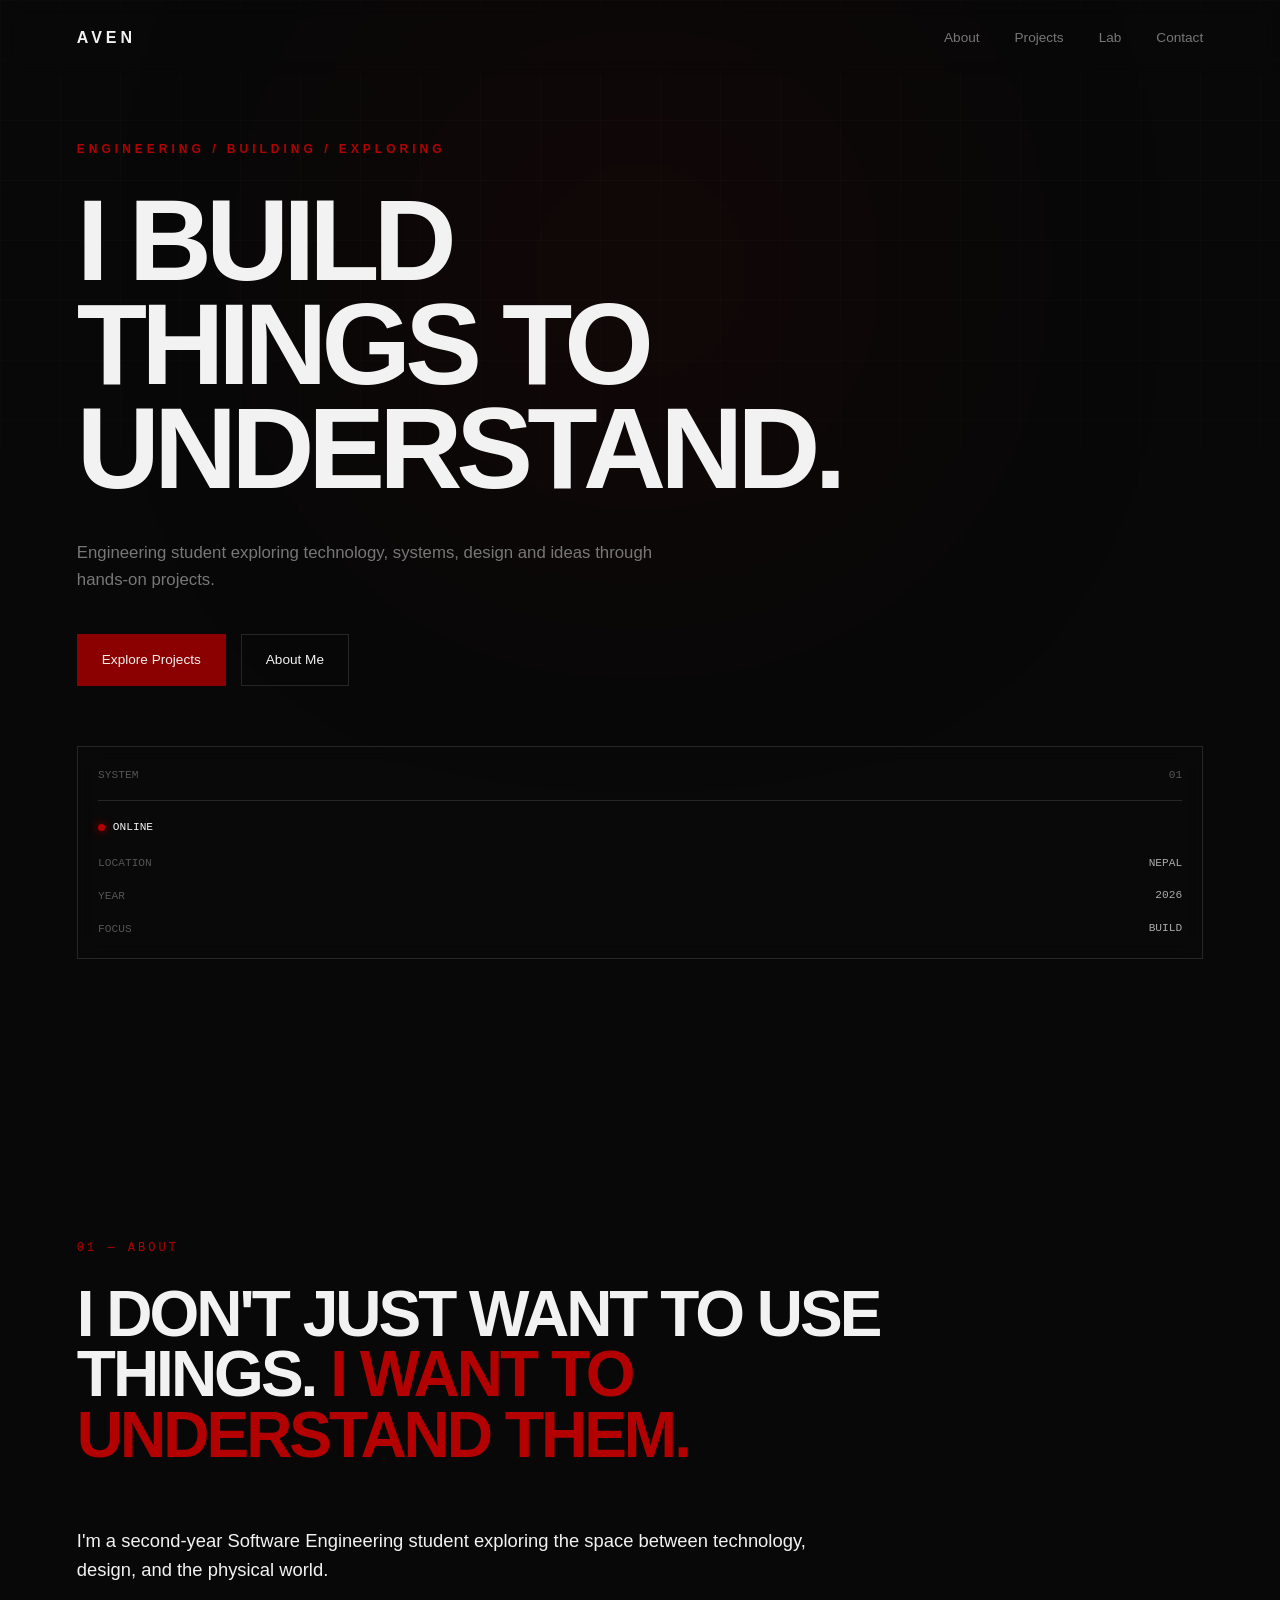
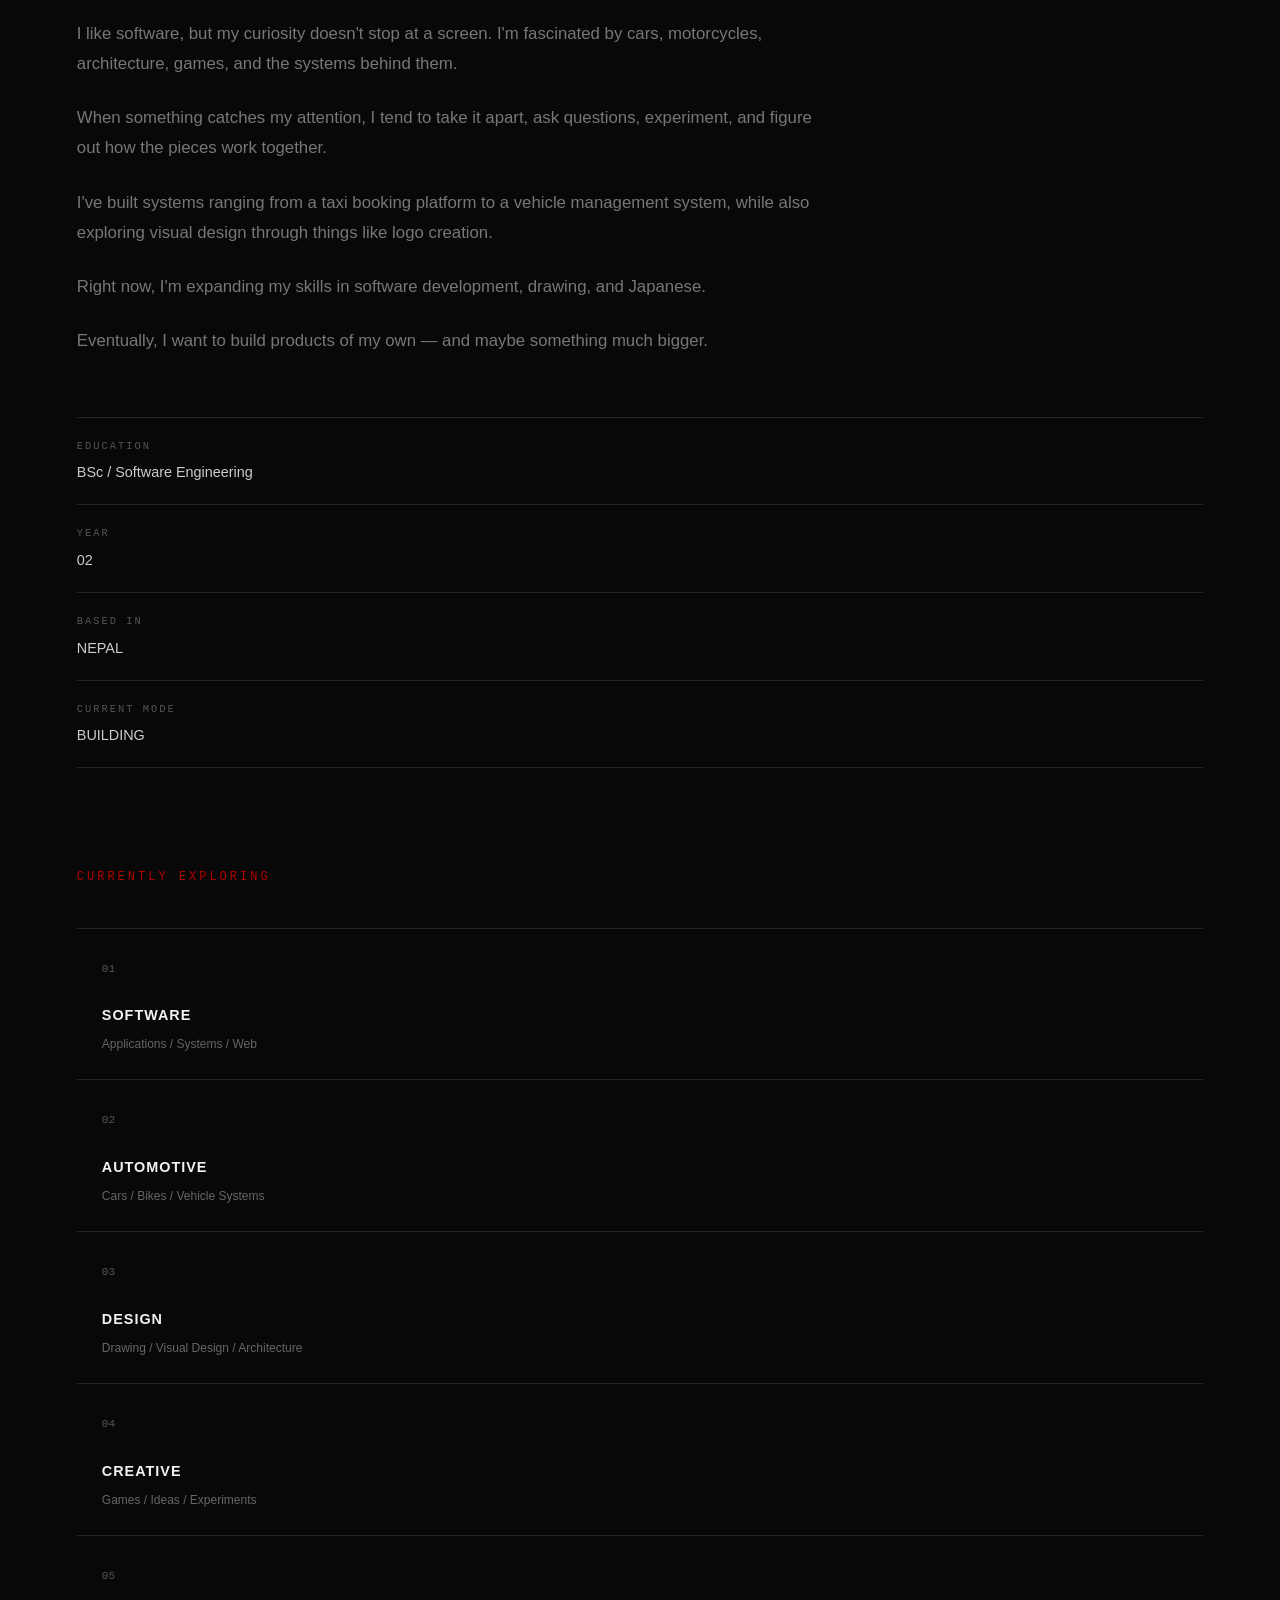
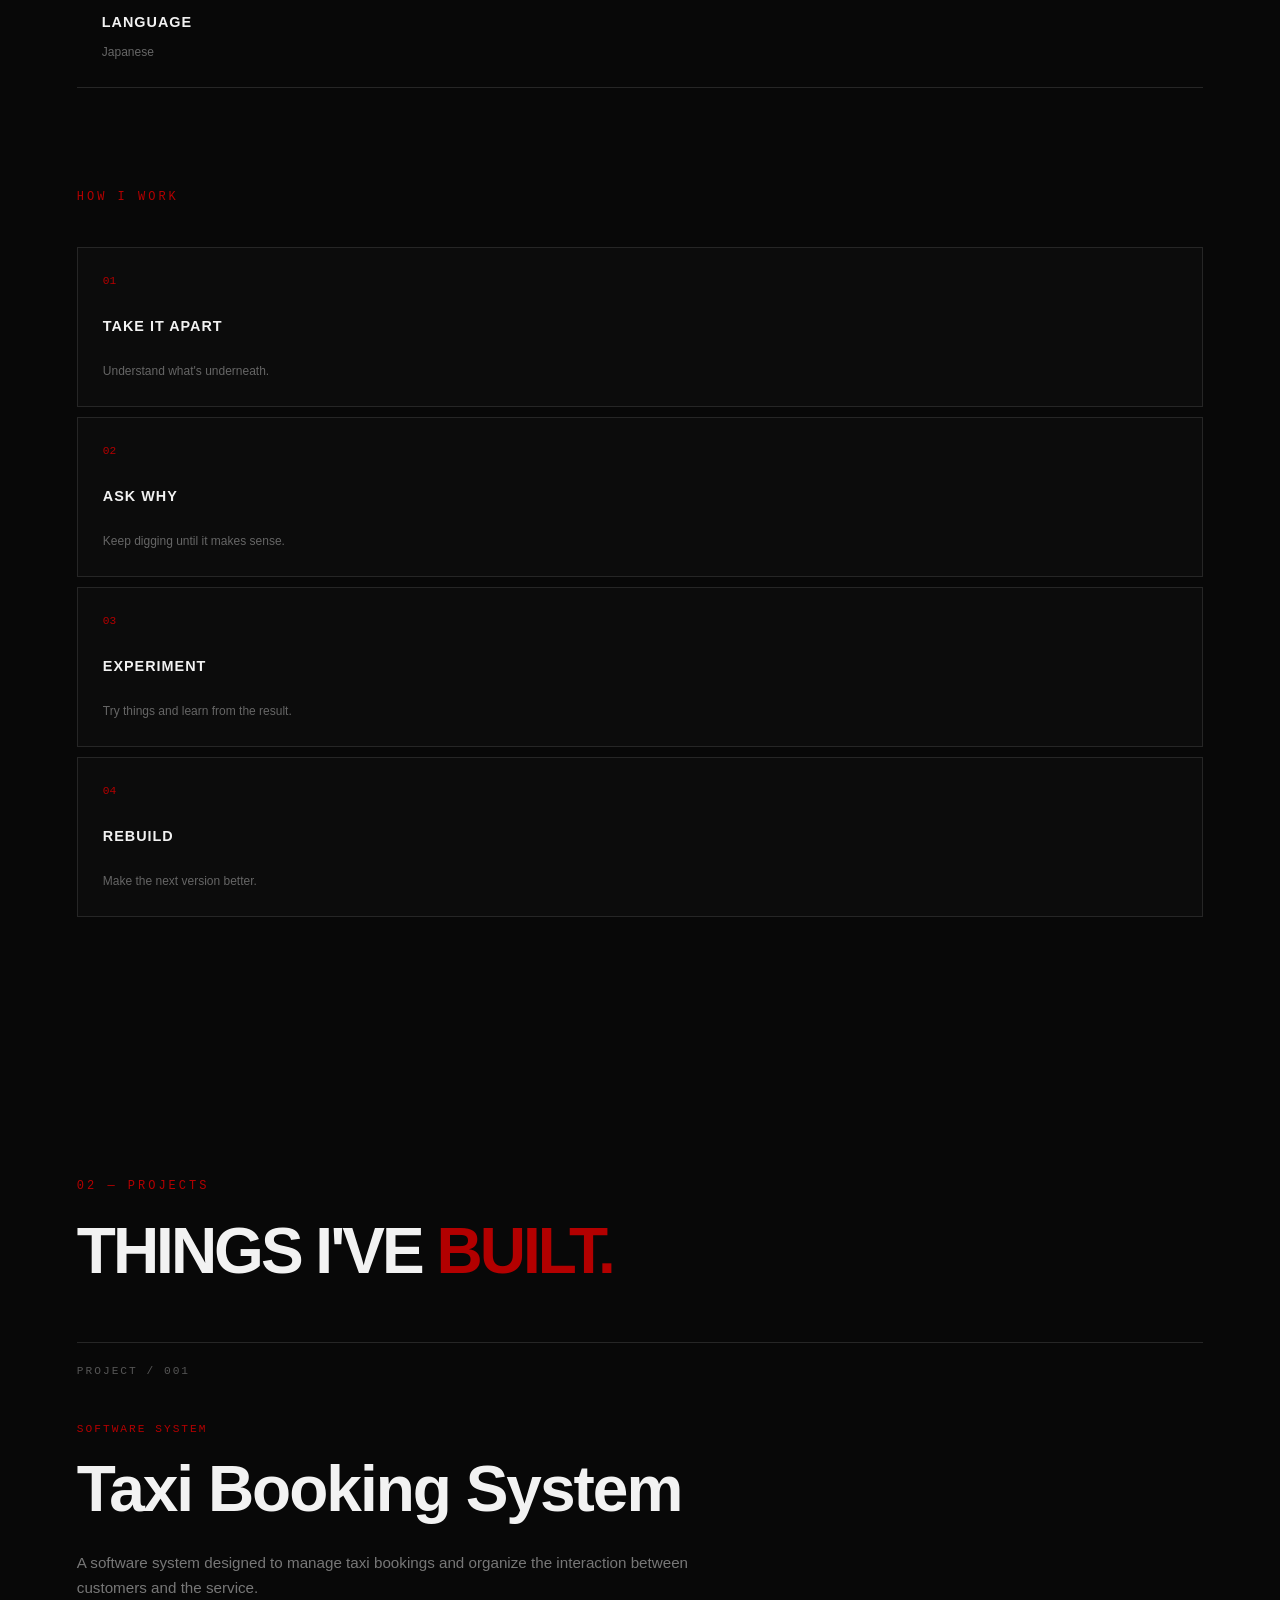
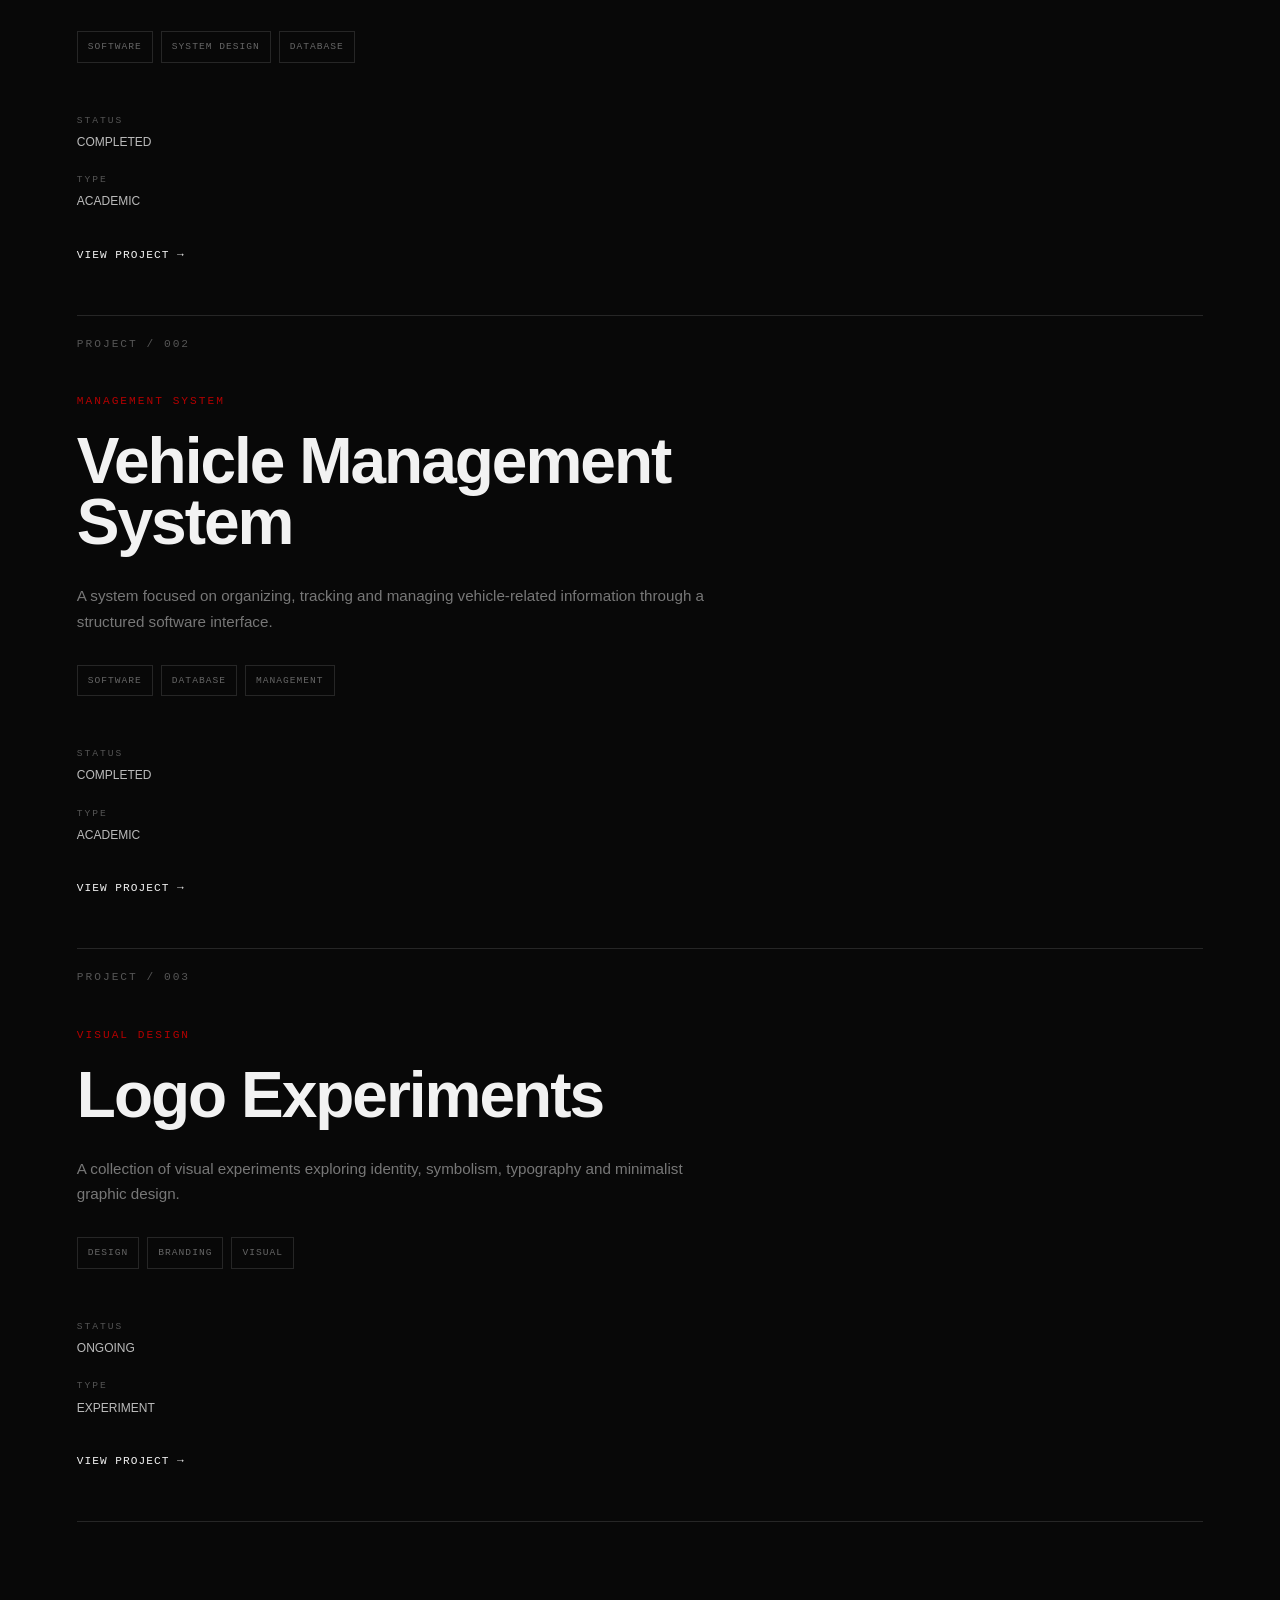
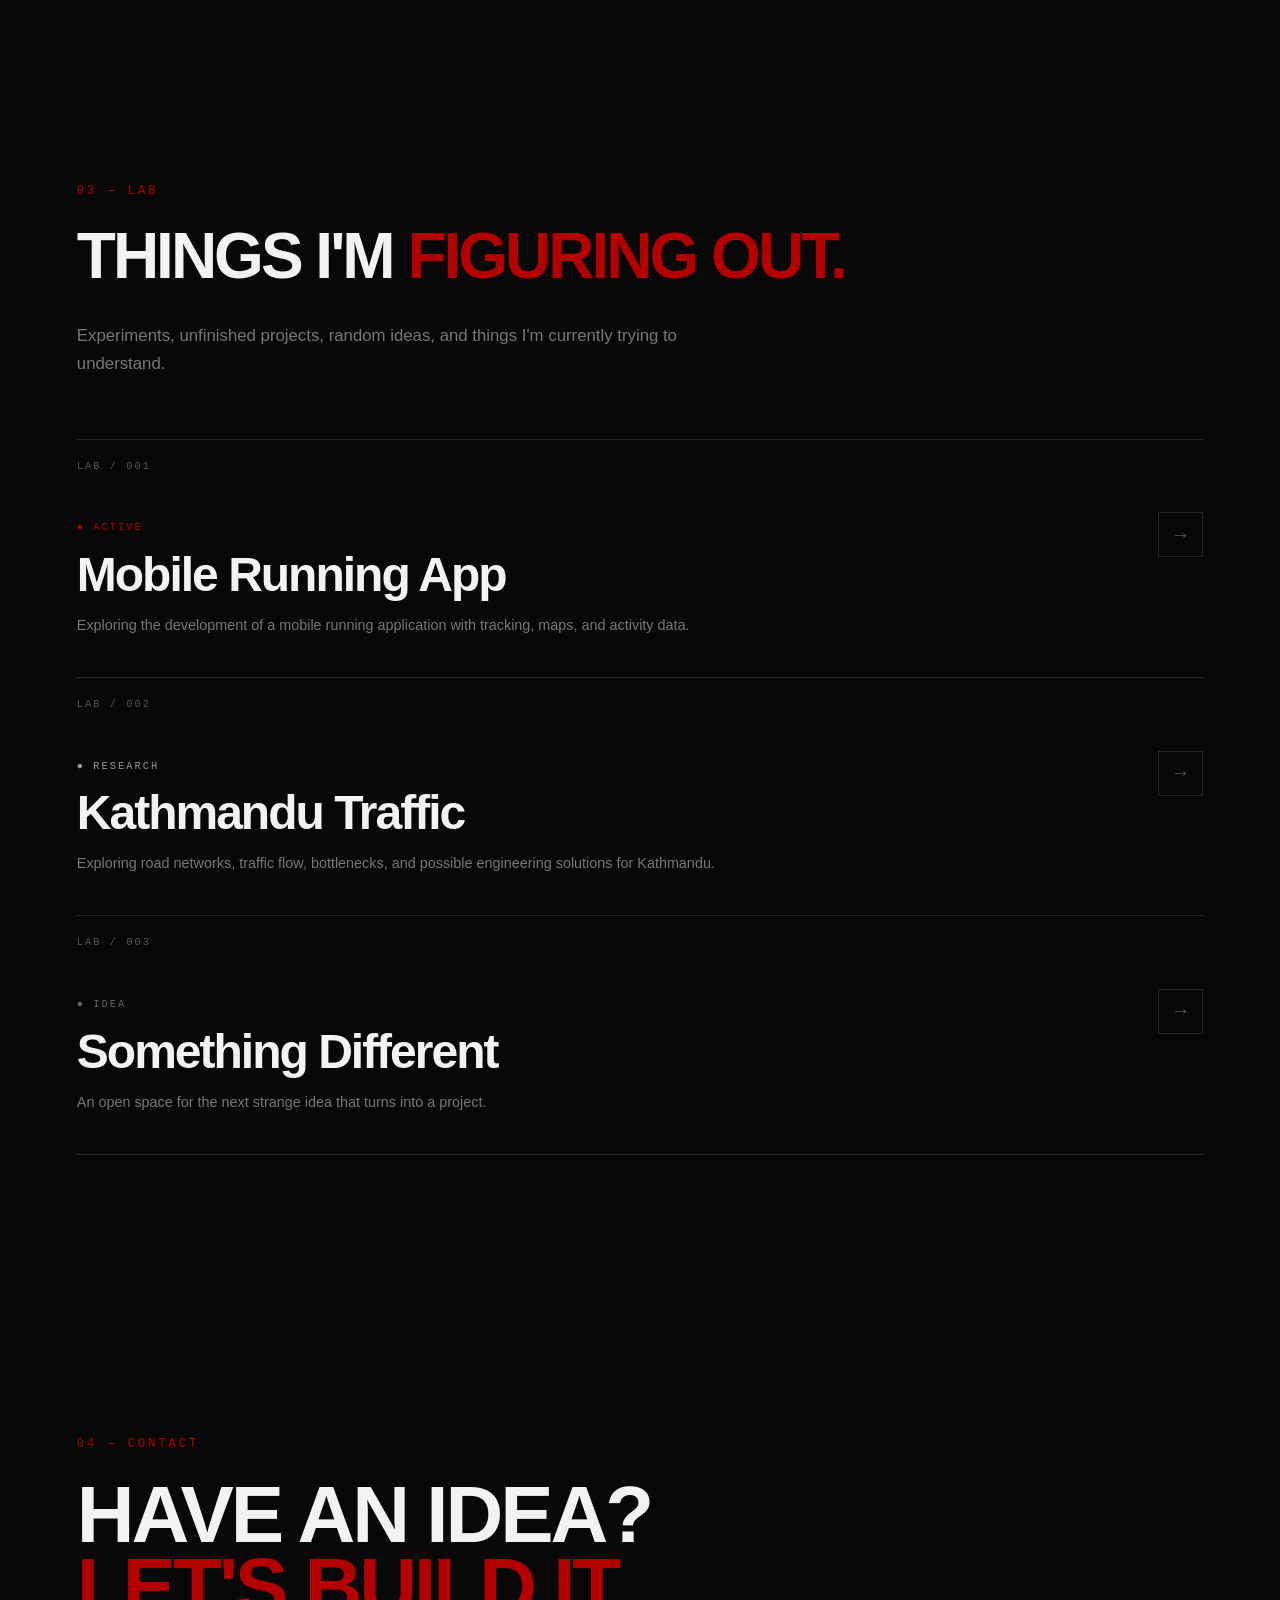
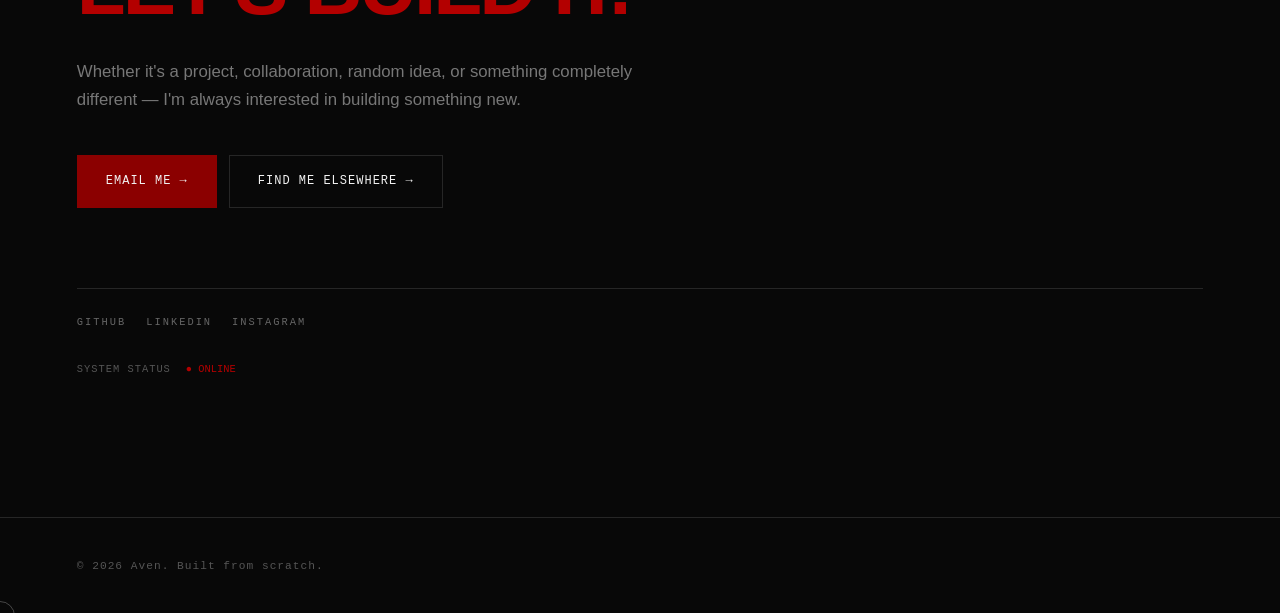
==== index.html @ 1aaad0e2 "Add taxy booking case study" ====
<!DOCTYPE html>
<html lang="en">
<head>
    <meta charset="UTF-8">
    <meta name="viewport" content="width=device-width, initial-scale=1.0">

    <title>Aven — Engineering Portfolio</title>

    <meta
        name="description"
        content="Aven's engineering portfolio — projects, experiments, skills, and ideas."
    >

    <link rel="stylesheet" href="css/style.css">
</head>

<body>

    <header>
        <nav>
            <a href="#" class="logo">AVEN</a>

            <div class="nav-links">
                <a href="#about">About</a>
                <a href="#projects">Projects</a>
                <a href="#lab">Lab</a>
                <a href="#contact">Contact</a>
            </div>
        </nav>
    </header>


    <main>

        <!-- HERO -->
        <section id="hero">

    <div class="hero-content">

        <p class="eyebrow">ENGINEERING / BUILDING / EXPLORING</p>

        <h1>
            I BUILD<br>
            THINGS TO<br>
            UNDERSTAND.
        </h1>

        <p class="hero-description">
            Engineering student exploring technology, systems,
            design and ideas through hands-on projects.
        </p>

        <div class="hero-buttons">
            <a href="#projects">Explore Projects</a>
            <a href="#about">About Me</a>
        </div>

    </div>


    <div class="system-panel">

        <div class="system-header">
            <span>SYSTEM</span>
            <span>01</span>
        </div>

        <div class="system-status">
            <span class="status-dot"></span>
            <span>ONLINE</span>
        </div>

        <div class="system-info">
            <div>
                <span>LOCATION</span>
                <strong>NEPAL</strong>
            </div>

            <div>
                <span>YEAR</span>
                <strong>2026</strong>
            </div>

            <div>
                <span>FOCUS</span>
                <strong>BUILD</strong>
            </div>
        </div>

    </div>


    <div class="scroll-indicator">
        <span>SCROLL TO EXPLORE</span>
        <div class="scroll-line"></div>
    </div>

</section>


       <!-- ABOUT -->
<section id="about">

    <div class="section-intro">

        <p class="section-label">01 — ABOUT</p>

        <h2>
            I DON'T JUST WANT
            TO USE THINGS.
            <span>I WANT TO UNDERSTAND THEM.</span>
        </h2>

    </div>


    <div class="about-content">

        <div class="about-text">

            <p class="about-lead">
                I'm a second-year Software Engineering student
                exploring the space between technology, design,
                and the physical world.
            </p>

            <p>
                I like software, but my curiosity doesn't stop
                at a screen. I'm fascinated by cars, motorcycles,
                architecture, games, and the systems behind them.
            </p>

            <p>
                When something catches my attention, I tend to
                take it apart, ask questions, experiment, and
                figure out how the pieces work together.
            </p>

            <p>
                I've built systems ranging from a taxi booking
                platform to a vehicle management system, while
                also exploring visual design through things like
                logo creation.
            </p>

            <p>
                Right now, I'm expanding my skills in software
                development, drawing, and Japanese.
            </p>

            <p>
                Eventually, I want to build products of my own —
                and maybe something much bigger.
            </p>

        </div>


        <div class="about-side">

            <div class="about-stat">
                <span>EDUCATION</span>
                <strong>BSc / Software Engineering</strong>
            </div>

            <div class="about-stat">
                <span>YEAR</span>
                <strong>02</strong>
            </div>

            <div class="about-stat">
                <span>BASED IN</span>
                <strong>NEPAL</strong>
            </div>

            <div class="about-stat">
                <span>CURRENT MODE</span>
                <strong>BUILDING</strong>
            </div>

        </div>

    </div>


    <!-- INTERESTS -->

    <div class="interests">

        <p class="section-label">CURRENTLY EXPLORING</p>

        <div class="interest-grid">

            <div class="interest">
                <span>01</span>
                <h3>SOFTWARE</h3>
                <p>Applications / Systems / Web</p>
            </div>

            <div class="interest">
                <span>02</span>
                <h3>AUTOMOTIVE</h3>
                <p>Cars / Bikes / Vehicle Systems</p>
            </div>

            <div class="interest">
                <span>03</span>
                <h3>DESIGN</h3>
                <p>Drawing / Visual Design / Architecture</p>
            </div>

            <div class="interest">
                <span>04</span>
                <h3>CREATIVE</h3>
                <p>Games / Ideas / Experiments</p>
            </div>

            <div class="interest">
                <span>05</span>
                <h3>LANGUAGE</h3>
                <p>Japanese</p>
            </div>

        </div>

    </div>


    <!-- PHILOSOPHY -->

    <div class="philosophy">

        <p class="section-label">HOW I WORK</p>

        <div class="philosophy-flow">

            <div>
                <span>01</span>
                <strong>TAKE IT APART</strong>
                <p>Understand what's underneath.</p>
            </div>

            <div class="flow-arrow">→</div>

            <div>
                <span>02</span>
                <strong>ASK WHY</strong>
                <p>Keep digging until it makes sense.</p>
            </div>

            <div class="flow-arrow">→</div>

            <div>
                <span>03</span>
                <strong>EXPERIMENT</strong>
                <p>Try things and learn from the result.</p>
            </div>

            <div class="flow-arrow">→</div>

            <div>
                <span>04</span>
                <strong>REBUILD</strong>
                <p>Make the next version better.</p>
            </div>

        </div>

    </div>

</section>

<!-- PROJECTS -->
<section id="projects">

    <div class="section-intro">

        <p class="section-label">02 — PROJECTS</p>

        <h2>
            THINGS I'VE
            <span>BUILT.</span>
        </h2>

    </div>


    <div class="projects-list">


        <!-- PROJECT 01 -->

        <article class="project">

            <div class="project-number">
                PROJECT / 001
            </div>

            <div class="project-main">

                <div class="project-info">

                    <p class="project-type">
                        SOFTWARE SYSTEM
                    </p>

                    <h3>
                        Taxi Booking System
                    </h3>

                    <p class="project-description">
                        A software system designed to manage
                        taxi bookings and organize the interaction
                        between customers and the service.
                    </p>

                    <div class="project-tags">

                        <span>SOFTWARE</span>
                        <span>SYSTEM DESIGN</span>
                        <span>DATABASE</span>

                    </div>

                </div>


                <div class="project-meta">

                    <div>
                        <span>STATUS</span>
                        <strong>COMPLETED</strong>
                    </div>

                    <div>
                        <span>TYPE</span>
                        <strong>ACADEMIC</strong>
                    </div>

                   <a href="./taxi-booking.html">
    VIEW PROJECT →
</a>
                </div>

            </div>

        </article>



        <!-- PROJECT 02 -->

        <article class="project">

            <div class="project-number">
                PROJECT / 002
            </div>

            <div class="project-main">

                <div class="project-info">

                    <p class="project-type">
                        MANAGEMENT SYSTEM
                    </p>

                    <h3>
                        Vehicle Management System
                    </h3>

                    <p class="project-description">
                        A system focused on organizing,
                        tracking and managing vehicle-related
                        information through a structured software
                        interface.
                    </p>

                    <div class="project-tags">

                        <span>SOFTWARE</span>
                        <span>DATABASE</span>
                        <span>MANAGEMENT</span>

                    </div>

                </div>


                <div class="project-meta">

                    <div>
                        <span>STATUS</span>
                        <strong>COMPLETED</strong>
                    </div>

                    <div>
                        <span>TYPE</span>
                        <strong>ACADEMIC</strong>
                    </div>

                    <a href="#">
                        VIEW PROJECT →
                    </a>

                </div>

            </div>

        </article>



        <!-- PROJECT 03 -->

        <article class="project">

            <div class="project-number">
                PROJECT / 003
            </div>

            <div class="project-main">

                <div class="project-info">

                    <p class="project-type">
                        VISUAL DESIGN
                    </p>

                    <h3>
                        Logo Experiments
                    </h3>

                    <p class="project-description">
                        A collection of visual experiments exploring
                        identity, symbolism, typography and
                        minimalist graphic design.
                    </p>

                    <div class="project-tags">

                        <span>DESIGN</span>
                        <span>BRANDING</span>
                        <span>VISUAL</span>

                    </div>

                </div>


                <div class="project-meta">

                    <div>
                        <span>STATUS</span>
                        <strong>ONGOING</strong>
                    </div>

                    <div>
                        <span>TYPE</span>
                        <strong>EXPERIMENT</strong>
                    </div>

                    <a href="#">
                        VIEW PROJECT →
                    </a>

                </div>

            </div>

        </article>

    </div>

</section>


<!-- LAB -->
<section id="lab">

    <div class="section-intro">

        <p class="section-label">03 — LAB</p>

        <h2>
            THINGS I'M
            <span>FIGURING OUT.</span>
        </h2>

        <p class="lab-intro">
            Experiments, unfinished projects, random ideas,
            and things I'm currently trying to understand.
        </p>

    </div>


    <div class="lab-list">


        <!-- LAB ITEM 01 -->

        <article class="lab-item">

            <div class="lab-index">
                LAB / 001
            </div>

            <div class="lab-content">

                <div>

                    <span class="lab-status active">
                        ● ACTIVE
                    </span>

                    <h3>
                        Mobile Running App
                    </h3>

                    <p>
                        Exploring the development of a mobile
                        running application with tracking,
                        maps, and activity data.
                    </p>

                </div>

                <div class="lab-arrow">
                    →
                </div>

            </div>

        </article>


        <!-- LAB ITEM 02 -->

        <article class="lab-item">

            <div class="lab-index">
                LAB / 002
            </div>

            <div class="lab-content">

                <div>

                    <span class="lab-status research">
                        ● RESEARCH
                    </span>

                    <h3>
                        Kathmandu Traffic
                    </h3>

                    <p>
                        Exploring road networks, traffic flow,
                        bottlenecks, and possible engineering
                        solutions for Kathmandu.
                    </p>

                </div>

                <div class="lab-arrow">
                    →
                </div>

            </div>

        </article>


<!-- LAB ITEM 03 -->

        <article class="lab-item">

            <div class="lab-index">
                LAB / 003
            </div>

            <div class="lab-content">

                <div>

                    <span class="lab-status">
                        ● IDEA
                    </span>

                    <h3>
                        Something Different
                    </h3>

                    <p>
                        An open space for the next strange idea
                        that turns into a project.
                    </p>

                </div>

                <div class="lab-arrow">
                    →
                </div>

            </div>

        </article>


    </div>

</section>


<!-- CONTACT -->
<section id="contact">

    <div class="contact-content">

        <p class="section-label">
            04 — CONTACT
        </p>

        <h2>
            HAVE AN IDEA?
            <span>LET'S BUILD IT.</span>
        </h2>

        <p class="contact-description">
            Whether it's a project, collaboration, random idea,
            or something completely different — I'm always
            interested in building something new.
        </p>

       <div class="contact-buttons">

    <a
        href="mailto:your-email@example.com"
        class="contact-button"
    >
        EMAIL ME →
    </a>

    <a
        href="https://linktr.ee/abhishek755"
        class="contact-button secondary"
        target="_blank"
        rel="noopener noreferrer"
    >
        FIND ME ELSEWHERE →
    </a>

</div>

    </div>


    <div class="contact-footer">

        <div class="social-links">

            <a href="#" target="_blank">
                GITHUB
            </a>

            <a href="#" target="_blank">
                LINKEDIN
            </a>

            <a href="#" target="_blank">
                INSTAGRAM
            </a>

        </div>


        <div class="contact-system">

            <span>
                SYSTEM STATUS
            </span>

            <strong>
                ● ONLINE
            </strong>

        </div>

    </div>

</section>
    </main>


    <footer>
        <p>© 2026 Aven. Built from scratch.</p>
    </footer>

    <div class="cursor-dot"></div>
    <div class="cursor-ring"></div>


    <script src="js/script.js"></script>

</body>
</html>
---- css/style.css ----
/* =========================================================
   AVEN PORTFOLIO — DESIGN SYSTEM
   Dark Industrial / Engineering Lab
========================================================= */


/* =========================================================
   01 — VARIABLES
========================================================= */

:root {
    --bg: #080808;
    --surface: #101010;
    --surface-light: #151515;

    --text: #f2f2f2;
    --muted: #777;
    --border: #262626;

    --accent: #8b0000;
    --accent-bright: #b30000;

    --max-width: 1400px;
}


/* =========================================================
   02 — RESET
========================================================= */

* {
    margin: 0;
    padding: 0;
    box-sizing: border-box;
}

html {
    scroll-behavior: smooth;
}

body {
    background: var(--bg);
    color: var(--text);

    font-family: Arial, sans-serif;

    line-height: 1.6;

    overflow-x: hidden;
}


/* =========================================================
   03 — BACKGROUND GRID
========================================================= */

body::before {
    content: "";

    position: fixed;
    inset: 0;

    pointer-events: none;

    background-image:
        linear-gradient(
            rgba(255, 255, 255, 0.025) 1px,
            transparent 1px
        ),
        linear-gradient(
            90deg,
            rgba(255, 255, 255, 0.025) 1px,
            transparent 1px
        );

    background-size: 60px 60px;

    mask-image: linear-gradient(
        to bottom,
        black,
        transparent 85%
    );

    z-index: -2;
}


/* =========================================================
   04 — AMBIENT RED GLOW
========================================================= */

body::after {
    content: "";

    position: fixed;

    width: 500px;
    height: 500px;

    left: var(--mouse-x, 50%);
    top: var(--mouse-y, 30%);

    transform: translate(-50%, -50%);

    background: var(--accent);

    opacity: 0.09;

    filter: blur(140px);

    pointer-events: none;

    z-index: -1;

    transition:
        left 0.15s ease-out,
        top 0.15s ease-out;
}


/* =========================================================
   05 — NAVIGATION
========================================================= */

header {
    position: fixed;

    top: 0;
    left: 0;

    width: 100%;

    padding: 25px 6%;

    z-index: 1000;

    backdrop-filter: blur(10px);
}

nav {
    max-width: var(--max-width);

    margin: auto;

    display: flex;

    justify-content: space-between;
    align-items: center;
}


/* LOGO */

.logo {
    color: var(--text);

    text-decoration: none;

    font-size: 1rem;

    font-weight: 800;

    letter-spacing: 4px;
}


/* NAV LINKS */

.nav-links {
    display: flex;

    gap: 35px;
}

.nav-links a {
    position: relative;

    color: var(--muted);

    text-decoration: none;

    font-size: 0.85rem;

    transition:
        color 0.3s ease;
}

.nav-links a::after {
    content: "";

    position: absolute;

    left: 0;
    bottom: -6px;

    width: 0;
    height: 1px;

    background: var(--accent-bright);

    transition:
        width 0.3s ease;
}

.nav-links a:hover {
    color: var(--text);
}

.nav-links a:hover::after {
    width: 100%;
}


/* =========================================================
   06 — GENERAL SECTIONS
========================================================= */

section {
    position: relative;

    min-height: 100vh;

    max-width: var(--max-width);

    margin: auto;

    padding:
        140px 6%;
}


/* =========================================================
   07 — HERO
========================================================= */

#hero {
    min-height: 100vh;

    display: flex;

    flex-direction: column;

    justify-content: center;

    align-items: flex-start;
}


/* SMALL LABEL */

.eyebrow {
    color: var(--accent-bright);

    font-size: 0.75rem;

    font-weight: 700;

    letter-spacing: 4px;

    margin-bottom: 30px;
}


/* MAIN TITLE */

h1 {
    max-width: 1000px;

    font-size:
        clamp(3.5rem, 9vw, 9rem);

    line-height: 0.9;

    letter-spacing: -6px;

    font-weight: 800;
}


/* HERO DESCRIPTION */

.hero-description {
    max-width: 600px;

    margin-top: 40px;

    color: var(--muted);

    font-size: 1.05rem;
}


/* =========================================================
   08 — BUTTONS
========================================================= */

.hero-buttons {
    display: flex;

    gap: 15px;

    margin-top: 40px;
}

.hero-buttons a {
    position: relative;

    padding: 14px 24px;

    border: 1px solid var(--border);

    color: var(--text);

    text-decoration: none;

    font-size: 0.85rem;

    transition:
        background 0.3s ease,
        border 0.3s ease,
        color 0.3s ease;
}

.hero-buttons a:first-child {
    background: var(--accent);

    border-color: var(--accent);
}

.hero-buttons a:first-child:hover {
    background: var(--accent-bright);

    border-color: var(--accent-bright);
}

.hero-buttons a:last-child:hover {
    background: var(--surface-light);

    border-color: #444;
}


/* =========================================================
   09 — SECTION LABELS
========================================================= */

.section-label {
    color: var(--accent-bright);

    font-family: monospace;

    font-size: 0.75rem;

    letter-spacing: 3px;

    margin-bottom: 25px;
}


/* =========================================================
   10 — HEADINGS
========================================================= */

h2 {
    max-width: 900px;

    font-size:
        clamp(2.5rem, 6vw, 5rem);

    line-height: 1;

    letter-spacing: -3px;

    margin-bottom: 30px;
}


/* =========================================================
   11 — ABOUT
========================================================= */

#about > p:last-child {
    max-width: 700px;

    font-size: 1.2rem;

    color: var(--muted);
}


/* =========================================================
   12 — PROJECTS
========================================================= */

.projects-grid {
    display: grid;

    grid-template-columns:
        repeat(2, 1fr);

    gap: 20px;

    margin-top: 60px;
}

.project-card {
    position: relative;

    min-height: 350px;

    padding: 35px;

    border: 1px solid var(--border);

    background: rgba(16, 16, 16, 0.6);

    display: flex;

    flex-direction: column;

    justify-content: flex-end;

    overflow: hidden;

    transition:
        transform 0.4s ease,
        border-color 0.4s ease;
}


/* RED EDGE */

.project-card::before {
    content: "";

    position: absolute;

    top: 0;
    left: 0;

    width: 2px;
    height: 0;

    background: var(--accent-bright);

    transition:
        height 0.4s ease;
}

.project-card:hover {
    transform: translateY(-6px);

    border-color: #3a3a3a;
}

.project-card:hover::before {
    height: 100%;
}


.project-card span {
    color: #555;

    font-family: monospace;

    font-size: 0.7rem;

    letter-spacing: 2px;
}

.project-card h3 {
    margin-top: 10px;

    font-size: 2rem;
}

.project-card p {
    color: var(--muted);

    margin-top: 8px;
}


/* =========================================================
   13 — LAB
========================================================= */

#lab > p:last-child {
    max-width: 700px;

    font-size: 1.1rem;

    color: var(--muted);
}


/* =========================================================
   14 — CONTACT
========================================================= */

#contact > p:last-child {
    color: var(--muted);

    font-size: 1.1rem;
}


/* =========================================================
   15 — FOOTER
========================================================= */

footer {
    max-width: var(--max-width);

    margin: auto;

    padding:
        40px 6%;

    border-top: 1px solid var(--border);
}

footer p {
    font-family: monospace;

    font-size: 0.7rem;

    color: #555;

    letter-spacing: 1px;
}

/* =========================================================
   HERO — ADVANCED SYSTEM
========================================================= */

#hero {
    position: relative;

    overflow: hidden;
}


/* HERO CONTENT */

.hero-content {
    position: relative;

    z-index: 2;

    animation:
        heroEnter 1s ease forwards;
}


/* HERO ENTRANCE */

@keyframes heroEnter {

    from {
        opacity: 0;

        transform:
            translateY(30px);
    }

    to {
        opacity: 1;

        transform:
            translateY(0);
    }

}


/* SYSTEM PANEL */

.system-panel {

    position: absolute;

    right: 6%;

    bottom: 18%;

    width: 230px;

    padding: 20px;

    border: 1px solid var(--border);

    background:
        rgba(10, 10, 10, 0.75);

    backdrop-filter:
        blur(10px);

    font-family: monospace;

    font-size: 0.7rem;

    z-index: 2;

    animation:
        panelEnter 1s ease 0.3s forwards;

    opacity: 0;

}


@keyframes panelEnter {

    from {

        opacity: 0;

        transform:
            translateY(20px);

    }

    to {

        opacity: 1;

        transform:
            translateY(0);

    }

}


/* PANEL HEADER */

.system-header {

    display: flex;

    justify-content:
        space-between;

    color: #555;

    padding-bottom: 15px;

    border-bottom:
        1px solid var(--border);

}


/* STATUS */

.system-status {

    display: flex;

    align-items: center;

    gap: 8px;

    margin: 18px 0;

    color: var(--text);

}


/* RED DOT */

.status-dot {

    width: 7px;

    height: 7px;

    background:
        var(--accent-bright);

    border-radius: 50%;

    box-shadow:
        0 0 10px
        var(--accent-bright);

    animation:
        statusPulse 2s infinite;

}


@keyframes statusPulse {

    0%,
    100% {

        opacity: 1;

        box-shadow:
            0 0 10px
            var(--accent-bright);

    }

    50% {

        opacity: 0.4;

        box-shadow:
            0 0 2px
            var(--accent-bright);

    }

}


/* SYSTEM INFO */

.system-info {

    display: flex;

    flex-direction:
        column;

    gap: 15px;

}


.system-info div {

    display: flex;

    justify-content:
        space-between;

}


.system-info span {

    color: #555;

}


.system-info strong {

    color: #aaa;

    font-weight:
        normal;

}


/* =========================================================
   SCROLL INDICATOR
========================================================= */

.scroll-indicator {

    position: absolute;

    bottom: 40px;

    left: 6%;

    display: flex;

    align-items: center;

    gap: 15px;

    font-family: monospace;

    font-size: 0.65rem;

    color: #555;

    letter-spacing: 2px;

}


.scroll-line {

    width: 60px;

    height: 1px;

    background:
        var(--border);

    position: relative;

    overflow: hidden;

}


.scroll-line::after {

    content: "";

    position: absolute;

    left: -100%;

    top: 0;

    width: 100%;

    height: 100%;

    background:
        var(--accent-bright);

    animation:
        scrollLine 2s infinite;

}


@keyframes scrollLine {

    0% {

        left: -100%;

    }

    50% {

        left: 0;

    }

    100% {

        left: 100%;

    }

}

/* =========================================================
   ABOUT SECTION
========================================================= */

.section-intro {
    max-width: 1000px;
}


/* ABOUT HEADING */

.section-intro h2 {
    max-width: 950px;

    font-size:
        clamp(3rem, 7vw, 6rem);

    line-height: 0.95;

    letter-spacing: -4px;
}

.section-intro h2 span {
    color: var(--accent-bright);
}


/* =========================================================
   ABOUT CONTENT
========================================================= */

.about-content {

    display: grid;

    grid-template-columns:
        minmax(0, 2fr)
        minmax(250px, 1fr);

    gap: 100px;

    margin-top: 80px;
}


.about-text {

    max-width: 750px;

    display: flex;

    flex-direction: column;

    gap: 24px;
}


.about-text p {

    color: var(--muted);

    font-size: 1.05rem;

    line-height: 1.8;
}


.about-text .about-lead {

    color: var(--text);

    font-size: 1.35rem;

    line-height: 1.6;

    margin-bottom: 10px;
}


/* =========================================================
   ABOUT SIDE INFORMATION
========================================================= */

.about-side {

    display: flex;

    flex-direction: column;

    align-self: start;

    border-top:
        1px solid var(--border);
}


.about-stat {

    display: flex;

    flex-direction: column;

    gap: 7px;

    padding: 20px 0;

    border-bottom:
        1px solid var(--border);
}


.about-stat span {

    font-family: monospace;

    font-size: 0.65rem;

    letter-spacing: 2px;

    color: #555;
}


.about-stat strong {

    font-size: 0.9rem;

    font-weight: normal;

    color: #ccc;
}


/* =========================================================
   INTERESTS
========================================================= */

.interests {

    margin-top: 160px;
}


.interest-grid {

    display: grid;

    grid-template-columns:
        repeat(5, 1fr);

    border-top:
        1px solid var(--border);

    border-bottom:
        1px solid var(--border);

    margin-top: 40px;
}


.interest {

    min-height: 190px;

    padding: 25px;

    border-right:
        1px solid var(--border);

    transition:
        background 0.3s ease;
}


.interest:last-child {

    border-right: none;
}


.interest:hover {

    background:
        var(--surface);
}


.interest span {

    font-family: monospace;

    color: #555;

    font-size: 0.7rem;
}


.interest h3 {

    margin-top: 45px;

    font-size: 0.9rem;

    letter-spacing: 1px;
}


.interest p {

    margin-top: 8px;

    font-size: 0.75rem;

    color: #666;
}


/* =========================================================
   PHILOSOPHY
========================================================= */

.philosophy {

    margin-top: 160px;
}


.philosophy-flow {

    display: grid;

    grid-template-columns:
        1fr auto 1fr auto 1fr auto 1fr;

    align-items: center;

    gap: 20px;

    margin-top: 40px;
}


.philosophy-flow > div:not(.flow-arrow) {

    min-height: 160px;

    padding: 25px;

    border:
        1px solid var(--border);

    background:
        rgba(16, 16, 16, 0.5);

    display: flex;

    flex-direction: column;

    justify-content: space-between;
}


.philosophy-flow span {

    font-family: monospace;

    color: var(--accent-bright);

    font-size: 0.7rem;
}


.philosophy-flow strong {

    font-size: 0.9rem;

    letter-spacing: 1px;
}


.philosophy-flow p {

    color: #666;

    font-size: 0.75rem;
}


.flow-arrow {

    color: #444;

    font-size: 1.2rem;
}

/* =========================================================
   PROJECT SYSTEM
========================================================= */

#projects {
    padding-top: 160px;
}


/* PROJECT LIST */

.projects-list {
    margin-top: 90px;

    border-top:
        1px solid var(--border);
}


/* PROJECT */

.project {

    border-bottom:
        1px solid var(--border);

    transition:
        background 0.4s ease;
}


.project:hover {

    background:
        rgba(139, 0, 0, 0.035);
}


/* PROJECT NUMBER */

.project-number {

    padding: 20px 0;

    color: #555;

    font-family: monospace;

    font-size: 0.7rem;

    letter-spacing: 2px;
}


/* PROJECT MAIN */

.project-main {

    display: grid;

    grid-template-columns:
        2fr 1fr;

    gap: 100px;

    padding:
        20px 0 60px;
}


/* PROJECT TYPE */

.project-type {

    color:
        var(--accent-bright);

    font-family: monospace;

    font-size: 0.7rem;

    letter-spacing: 2px;

    margin-bottom: 20px;
}


/* PROJECT TITLE */

.project-info h3 {

    font-size:
        clamp(2.5rem, 5vw, 5rem);

    line-height: 0.95;

    letter-spacing: -3px;

    max-width: 800px;
}


/* DESCRIPTION */

.project-description {

    max-width: 650px;

    margin-top: 30px;

    color: var(--muted);

    font-size: 1rem;

    line-height: 1.7;
}


/* TAGS */

.project-tags {

    display: flex;

    flex-wrap: wrap;

    gap: 8px;

    margin-top: 30px;
}


.project-tags span {

    padding:
        7px 10px;

    border:
        1px solid var(--border);

    color: #666;

    font-family: monospace;

    font-size: 0.6rem;

    letter-spacing: 1px;
}


/* =========================================================
   PROJECT META
========================================================= */

.project-meta {

    display: flex;

    flex-direction: column;

    align-items: flex-start;

    gap: 30px;

    padding-top: 10px;
}


.project-meta div {

    display: flex;

    flex-direction: column;

    gap: 5px;
}


.project-meta span {

    color: #555;

    font-family: monospace;

    font-size: 0.6rem;

    letter-spacing: 2px;
}


.project-meta strong {

    color: #bbb;

    font-size: 0.75rem;

    font-weight: normal;
}


/* PROJECT LINK */

.project-meta a {

    margin-top: auto;

    color: var(--text);

    text-decoration: none;

    font-family: monospace;

    font-size: 0.7rem;

    letter-spacing: 1px;

    transition:
        color 0.3s ease,
        transform 0.3s ease;
}


.project-meta a:hover {

    color:
        var(--accent-bright);

    transform:
        translateX(8px);
}

/* =========================================================
   LAB SECTION
========================================================= */

#lab {
    padding-top: 160px;
}


.lab-intro {

    max-width: 650px;

    margin-top: 35px;

    color: var(--muted);

    font-size: 1.05rem;

    line-height: 1.7;
}


/* =========================================================
   LAB LIST
========================================================= */

.lab-list {

    margin-top: 80px;

    border-top:
        1px solid var(--border);
}


/* LAB ITEM */

.lab-item {

    border-bottom:
        1px solid var(--border);

    transition:
        background 0.3s ease;
}


.lab-item:hover {

    background:
        rgba(139, 0, 0, 0.04);
}


/* LAB INDEX */

.lab-index {

    padding:
        18px 0;

    color: #555;

    font-family: monospace;

    font-size: 0.65rem;

    letter-spacing: 2px;
}


/* LAB CONTENT */

.lab-content {

    display: flex;

    justify-content:
        space-between;

    align-items: center;

    gap: 50px;

    padding:
        20px 0 50px;
}


/* STATUS */

.lab-status {

    display: inline-block;

    color: #666;

    font-family: monospace;

    font-size: 0.65rem;

    letter-spacing: 2px;

    margin-bottom: 15px;
}


.lab-status.active {

    color:
        var(--accent-bright);
}


.lab-status.research {

    color:
        #999;
}


/* TITLE */

.lab-content h3 {

    font-size:
        clamp(2rem, 4vw, 3.5rem);

    letter-spacing: -2px;

    line-height: 1;
}


/* DESCRIPTION */

.lab-content p {

    max-width: 650px;

    margin-top: 15px;

    color: var(--muted);

    font-size: 0.95rem;
}


/* ARROW */

.lab-arrow {

    width: 60px;

    height: 60px;

    border:
        1px solid var(--border);

    display: flex;

    justify-content: center;

    align-items: center;

    color: #555;

    font-size: 1.2rem;

    flex-shrink: 0;

    transition:
        color 0.3s ease,
        border-color 0.3s ease,
        transform 0.3s ease;
}


.lab-item:hover .lab-arrow {

    color:
        var(--text);

    border-color:
        var(--accent-bright);

    transform:
        translateX(8px);
}

/* =========================================================
   CONTACT SECTION
========================================================= */

#contact {

    min-height: 80vh;

    display: flex;

    flex-direction: column;

    justify-content: space-between;
}


/* CONTACT HEADING */

.contact-content h2 {

    max-width: 1000px;

    font-size:
        clamp(3rem, 8vw, 8rem);

    line-height: 0.9;

    letter-spacing: -5px;
}


.contact-content h2 span {

    display: block;

    color:
        var(--accent-bright);
}


/* DESCRIPTION */

.contact-description {

    max-width: 600px;

    margin-top: 35px;

    color: var(--muted);

    font-size: 1.05rem;

    line-height: 1.7;
}


/* EMAIL BUTTON */

.contact-button {

    display: inline-block;

    margin-top: 40px;

    padding:
        16px 28px;

    background:
        var(--accent);

    border:
        1px solid var(--accent);

    color: var(--text);

    text-decoration: none;

    font-family: monospace;

    font-size: 0.75rem;

    letter-spacing: 1px;

    transition:
        background 0.3s ease,
        transform 0.3s ease;
}


.contact-button:hover {

    background:
        var(--accent-bright);

    transform:
        translateY(-3px);
}


/* =========================================================
   CONTACT FOOTER
========================================================= */

.contact-footer {

    display: flex;

    justify-content:
        space-between;

    align-items: center;

    margin-top: 100px;

    padding-top: 25px;

    border-top:
        1px solid var(--border);
}


/* SOCIAL LINKS */

.social-links {

    display: flex;

    gap: 30px;
}


.social-links a {

    color: #666;

    text-decoration: none;

    font-family: monospace;

    font-size: 0.65rem;

    letter-spacing: 2px;

    transition:
        color 0.3s ease;
}


.social-links a:hover {

    color:
        var(--text);
}


/* SYSTEM */

.contact-system {

    display: flex;

    align-items: center;

    gap: 15px;

    font-family: monospace;

    font-size: 0.65rem;
}


.contact-system span {

    color: #555;

    letter-spacing: 1px;
}


.contact-system strong {

    color:
        var(--accent-bright);

    font-weight: normal;
}

/* =========================================================
   PROJECT CASE STUDY
========================================================= */

.project-nav {

    display: flex;

    justify-content: space-between;

    align-items: center;

    padding: 25px 6vw;

    border-bottom:
        1px solid var(--border);

    font-family: monospace;

    font-size: 0.65rem;

    letter-spacing: 2px;
}

.project-nav a {

    color: var(--text);

    text-decoration: none;

}

.project-nav > span {

    color: #555;

}

.case-study {

    width: min(1400px, 88%);

    margin: auto;

}


/* CASE HERO */

.case-hero {

    padding:
        130px 0 100px;

    max-width: 1100px;
}

.case-type {

    margin-top: 20px;

    color:
        var(--accent-bright);

    font-family: monospace;

    font-size: 0.7rem;

    letter-spacing: 2px;
}

.case-hero h1 {

    margin-top: 25px;

    font-size:
        clamp(4rem, 10vw, 10rem);

    line-height: 0.83;

    letter-spacing: -6px;
}

.case-hero h1 span {

    display: block;

    color:
        var(--accent-bright);
}

.case-intro {

    max-width: 650px;

    margin-top: 45px;

    color: var(--muted);

    font-size: 1.15rem;

    line-height: 1.8;
}


/* META */

.case-meta {

    display: grid;

    grid-template-columns:
        repeat(4, 1fr);

    border-top:
        1px solid var(--border);

    border-bottom:
        1px solid var(--border);

    margin-bottom: 100px;
}

.case-meta div {

    padding: 25px;

    border-right:
        1px solid var(--border);
}

.case-meta div:last-child {

    border-right: none;
}

.case-meta span,
.code-facts span {

    display: block;

    color: #555;

    font-family: monospace;

    font-size: 0.6rem;

    letter-spacing: 2px;

    margin-bottom: 10px;
}

.case-meta strong {

    font-size: 0.8rem;

    font-weight: normal;

    color: #ccc;
}


/* IMAGE */

.case-image {

    border:
        1px solid var(--border);

    background:
        #111;

    padding: 15px;

    margin-bottom: 160px;
}

.image-label {

    padding:
        10px 5px 15px;

    color: #555;

    font-family: monospace;

    font-size: 0.6rem;

    letter-spacing: 2px;
}

.case-image img {

    display: block;

    width: 100%;

    height: auto;
}


/* CASE SECTIONS */

.case-section {

    display: grid;

    grid-template-columns:
        220px 1fr;

    gap: 100px;

    padding:
        100px 0;

    border-top:
        1px solid var(--border);
}

.case-section-label {

    color: #555;

    font-family: monospace;

    font-size: 0.65rem;

    letter-spacing: 2px;
}

.case-section-content {

    max-width: 850px;
}

.case-section-content h2 {

    font-size:
        clamp(2.5rem, 5vw, 5rem);

    line-height: 0.95;

    letter-spacing: -3px;

    margin-bottom: 40px;
}

.case-section-content p {

    max-width: 700px;

    color: var(--muted);

    line-height: 1.8;

    margin-bottom: 22px;
}


/* ROLE GRID */

.role-grid {

    display: grid;

    grid-template-columns:
        repeat(3, 1fr);

    gap: 15px;

    margin-top: 60px;
}

.role-grid article {

    min-height: 260px;

    padding: 25px;

    border:
        1px solid var(--border);

    display: flex;

    flex-direction: column;
}

.role-grid span {

    color:
        var(--accent-bright);

    font-family: monospace;

    font-size: 0.65rem;
}

.role-grid h3 {

    margin-top: 60px;

    font-size: 1rem;

    letter-spacing: 1px;
}

.role-grid p {

    margin-top: auto;

    font-size: 0.85rem;

    margin-bottom: 0;
}


/* WORKFLOW */

.workflow {

    display: grid;

    grid-template-columns:
        1fr auto 1fr auto 1fr auto 1fr;

    align-items: center;

    gap: 15px;

    margin-top: 60px;
}

.workflow > div:not(.workflow-arrow) {

    min-height: 180px;

    padding: 22px;

    border:
        1px solid var(--border);

    display: flex;

    flex-direction: column;
}

.workflow span {

    color:
        var(--accent-bright);

    font-family: monospace;

    font-size: 0.65rem;
}

.workflow strong {

    margin-top: 45px;

    font-size: 0.8rem;

    letter-spacing: 1px;
}

.workflow p {

    margin-top: auto;

    margin-bottom: 0;

    font-size: 0.72rem;

    line-height: 1.5;
}

.workflow-arrow {

    color: #444;

    font-size: 1.2rem;
}


/* TECHNICAL FACTS */

.code-facts {

    display: grid;

    grid-template-columns:
        repeat(4, 1fr);

    margin-top: 60px;

    border-top:
        1px solid var(--border);

    border-bottom:
        1px solid var(--border);
}

.code-facts div {

    padding: 25px;

    border-right:
        1px solid var(--border);
}

.code-facts div:last-child {

    border-right: none;
}

.code-facts strong {

    font-family: monospace;

    font-size: 0.75rem;

    font-weight: normal;
}


/* END */

.case-end {

    padding:
        100px 0;

    display: flex;

    justify-content:
        space-between;

    align-items: center;

    border-top:
        1px solid var(--border);
}

.case-end p {

    color: #555;

    font-family: monospace;

    font-size: 0.65rem;

    letter-spacing: 2px;
}

.case-end a {

    color: var(--text);

    text-decoration: none;

    font-family: monospace;

    font-size: 0.7rem;

    letter-spacing: 1px;
}

.case-end a:hover {

    color:
        var(--accent-bright);
}
/* =========================================================
   16 — MOBILE
========================================================= */

@media (max-width: 700px) {

    header {
        padding: 20px 6%;
    }

    .nav-links {
        display: none;
    }

    section {
        padding:
            120px 7%;
    }

    h1 {
        font-size:
            clamp(3.2rem, 15vw, 5rem);

        letter-spacing: -3px;
    }

    h2 {
        letter-spacing: -2px;
    }

    .hero-description {
        font-size: 1rem;
    }

    .hero-buttons {
        flex-direction: column;

        width: 100%;
    }

    .hero-buttons a {
        text-align: center;
    }

    .projects-grid {
        grid-template-columns: 1fr;
    }

    .project-card {
        min-height: 280px;
    }
}
    .system-panel {
        position: relative;

        right: auto;
        bottom: auto;

        width: 100%;

        margin-top: 60px;
    }

    .scroll-indicator {
        display: none;
    }

        /* ABOUT */

    .section-intro h2 {
        font-size:
            clamp(2.8rem, 14vw, 4rem);

        letter-spacing: -3px;
    }

    .about-content {
        grid-template-columns: 1fr;

        gap: 60px;

        margin-top: 60px;
    }

    .about-text .about-lead {
        font-size: 1.15rem;
    }

    .interests {
        margin-top: 100px;
    }

    .interest-grid {
        grid-template-columns: 1fr;
    }

    .interest {
        min-height: auto;

        border-right: none;

        border-bottom:
            1px solid var(--border);
    }

    .interest:last-child {
        border-bottom: none;
    }

    .interest h3 {
        margin-top: 25px;
    }

    .philosophy {
        margin-top: 100px;
    }

    .philosophy-flow {
        grid-template-columns: 1fr;

        gap: 10px;
    }

    .flow-arrow {
        display: none;
    }


    /* PROJECTS */

#projects {
    padding-top: 120px;
}

.projects-list {
    margin-top: 60px;
}

.project-main {

    grid-template-columns: 1fr;

    gap: 50px;

    padding-bottom: 50px;
}

.project-info h3 {

    font-size:
        clamp(2.5rem, 13vw, 4rem);

    letter-spacing: -2px;
}

.project-description {
    font-size: 0.95rem;
}

.project-meta {

    padding-top: 0;

    gap: 20px;
}

.project-meta a {
    margin-top: 15px;
}

/* LAB */

#lab {
    padding-top: 120px;
}

.lab-list {
    margin-top: 60px;
}

.lab-content {
    align-items: flex-start;

    gap: 30px;

    padding-bottom: 40px;
}

.lab-content h3 {
    font-size:
        clamp(2rem, 11vw, 3rem);
}

.lab-content p {
    font-size: 0.9rem;
}

.lab-arrow {
    width: 45px;
    height: 45px;
}

    /* CONTACT */

    #contact {
        min-height: 80vh;
    }

    .contact-content h2 {
        font-size:
            clamp(3rem, 14vw, 5rem);

        letter-spacing: -3px;
    }

    .contact-footer {
        flex-direction: column;

        align-items: flex-start;

        gap: 30px;

        margin-top: 80px;
    }

    .social-links {
        flex-wrap: wrap;

        gap: 20px;
    }

    /* PROJECT CASE STUDY — MOBILE */

.project-nav {
    padding: 20px 5vw;
}

.case-study {
    width: 90%;
}

.case-hero {
    padding:
        90px 0 70px;
}

.case-hero h1 {
    font-size:
        clamp(3.5rem, 17vw, 6rem);

    letter-spacing: -4px;
}

.case-intro {
    font-size: 1rem;
}

.case-meta {
    grid-template-columns: 1fr 1fr;
}

.case-meta div:nth-child(2) {
    border-right: none;
}

.case-meta div:nth-child(-n+2) {
    border-bottom:
        1px solid var(--border);
}

.case-image {
    margin-bottom: 90px;
}

.case-section {
    grid-template-columns: 1fr;

    gap: 35px;

    padding: 70px 0;
}

.case-section-content h2 {
    font-size:
        clamp(2.5rem, 13vw, 4rem);

    letter-spacing: -2px;
}

.role-grid {
    grid-template-columns: 1fr;
}

.workflow {
    grid-template-columns: 1fr;

    gap: 10px;
}

.workflow-arrow {
    display: none;
}

.code-facts {
    grid-template-columns: 1fr 1fr;
}

.code-facts div:nth-child(2) {
    border-right: none;
}

.code-facts div:nth-child(-n+2) {
    border-bottom:
        1px solid var(--border);
}

.case-end {
    flex-direction: column;

    align-items: flex-start;

    gap: 30px;
}
    /* =========================================================
   CUSTOM CURSOR
========================================================= */

.cursor-dot {

    position: fixed;

    width: 5px;
    height: 5px;

    background:
        var(--text);

    border-radius: 50%;

    pointer-events: none;

    z-index: 9999;

    transform:
        translate(-50%, -50%);

}

.contact-buttons {
    display: flex;
    flex-wrap: wrap;
    gap: 12px;
}

.contact-button.secondary {
    background: transparent;
    border-color: var(--border);
}

.contact-button.secondary:hover {
    background: var(--surface-light);
    border-color: #444;
}


.cursor-ring {

    position: fixed;

    width: 30px;
    height: 30px;

    border: 1px solid
        rgba(255, 255, 255, 0.25);

    border-radius: 50%;

    pointer-events: none;

    z-index: 9998;

    transform:
        translate(-50%, -50%);

    transition:
        width 0.2s ease,
        height 0.2s ease,
        border-color 0.2s ease;

}


/* Hide custom cursor on touch devices */

@media (hover: none) {

    .cursor-dot,
    .cursor-ring {

        display: none;

    }

}
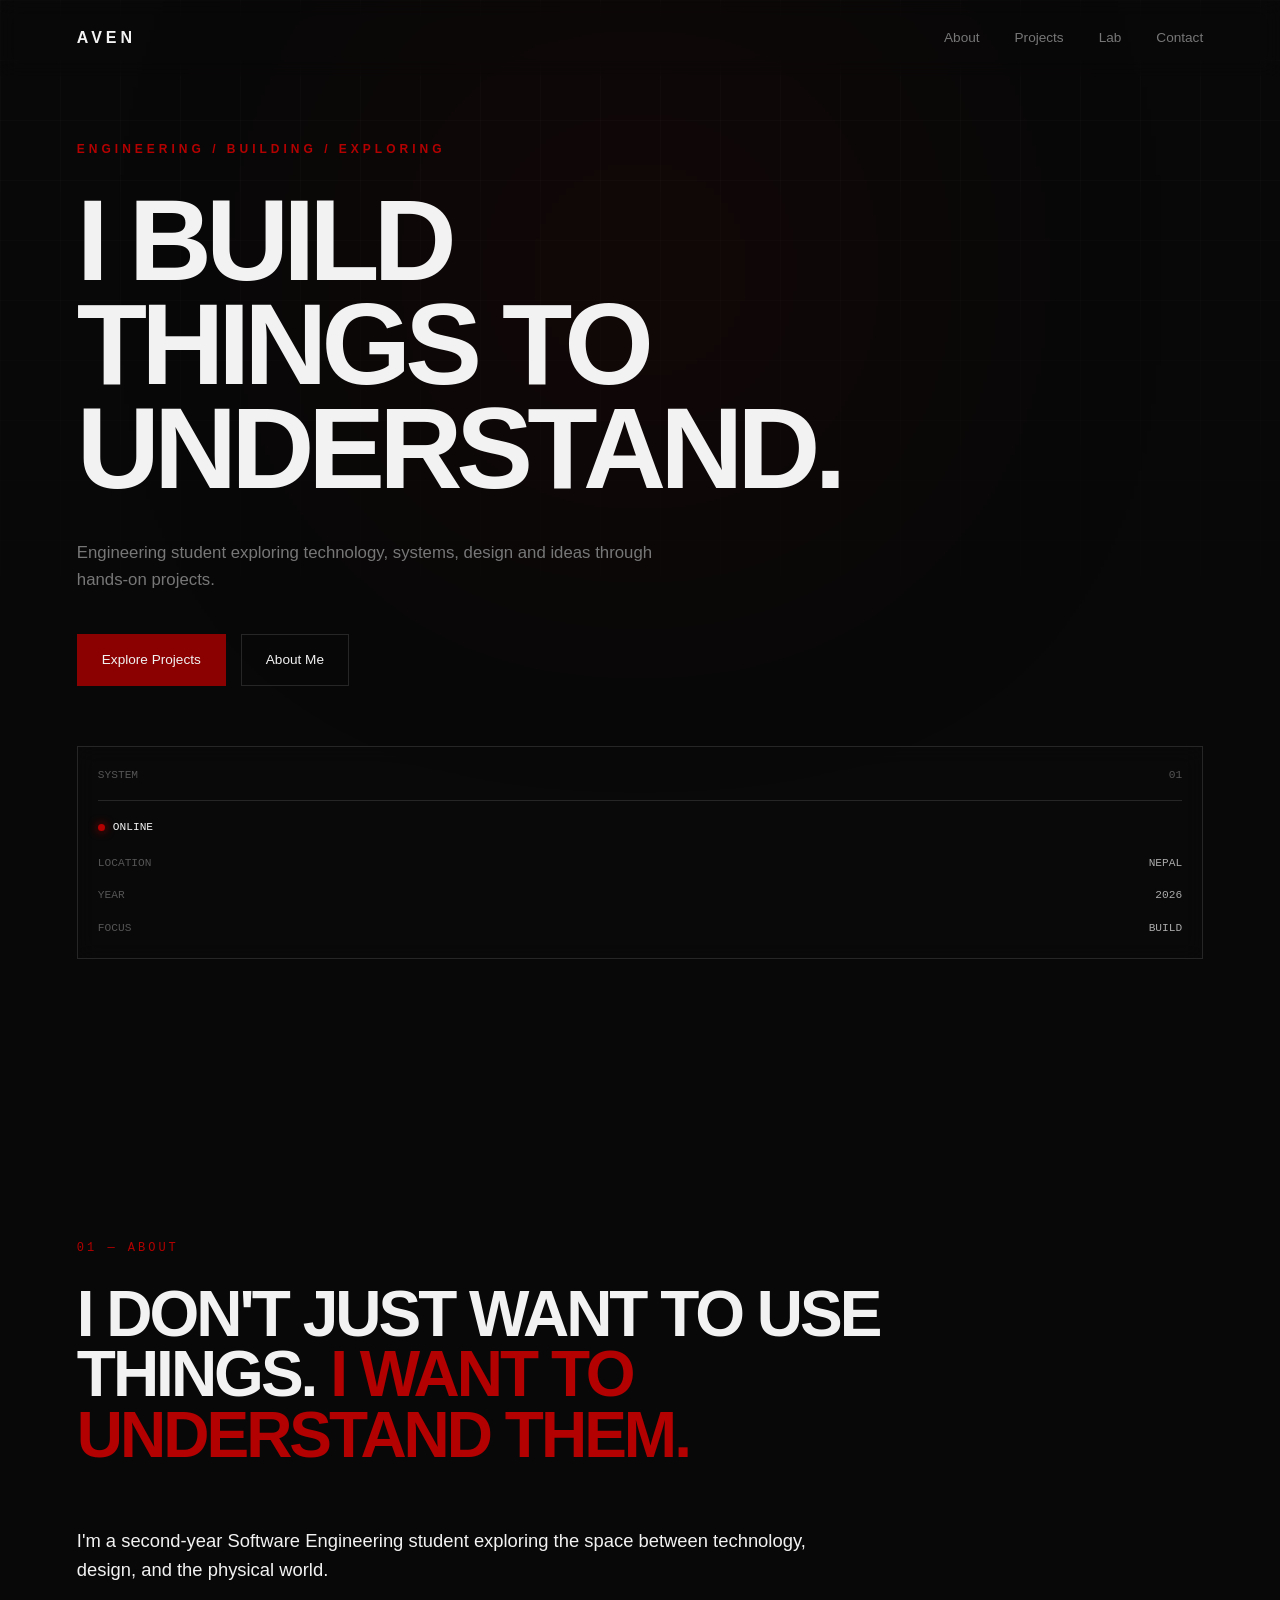
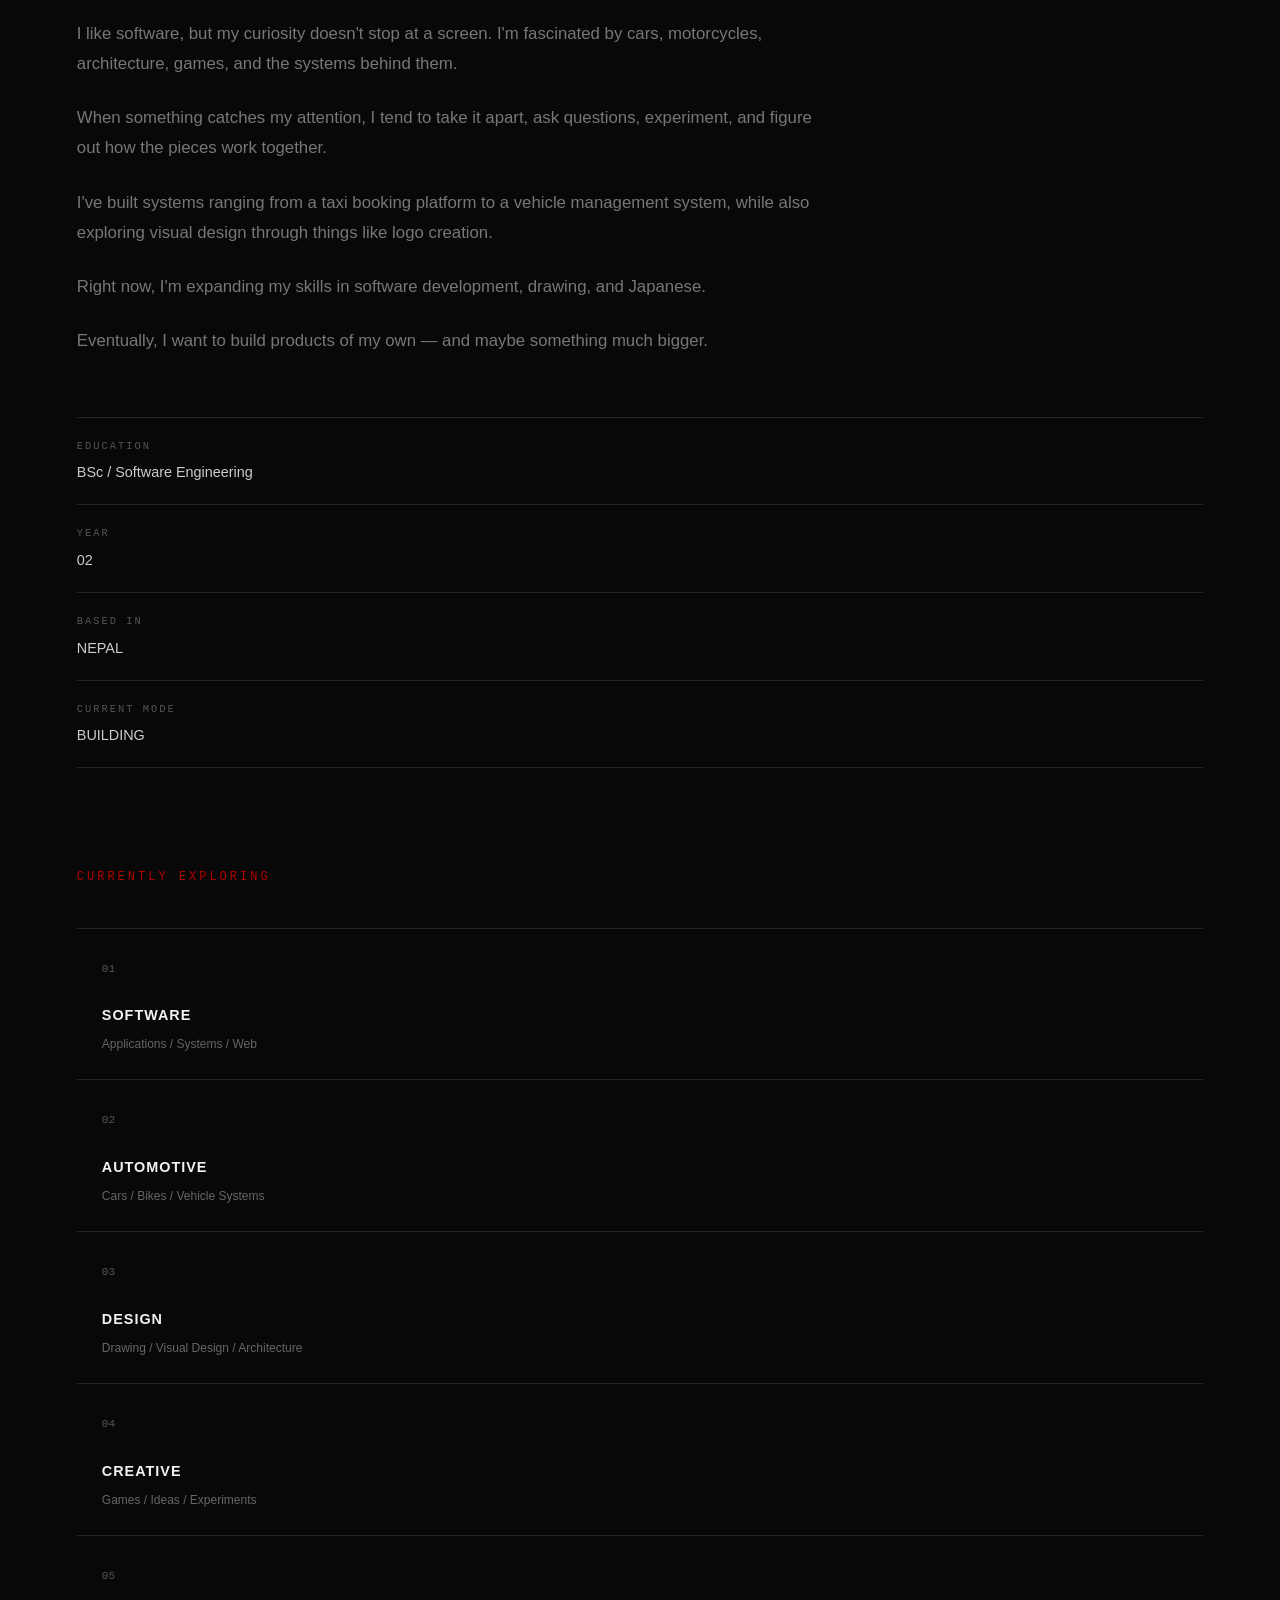
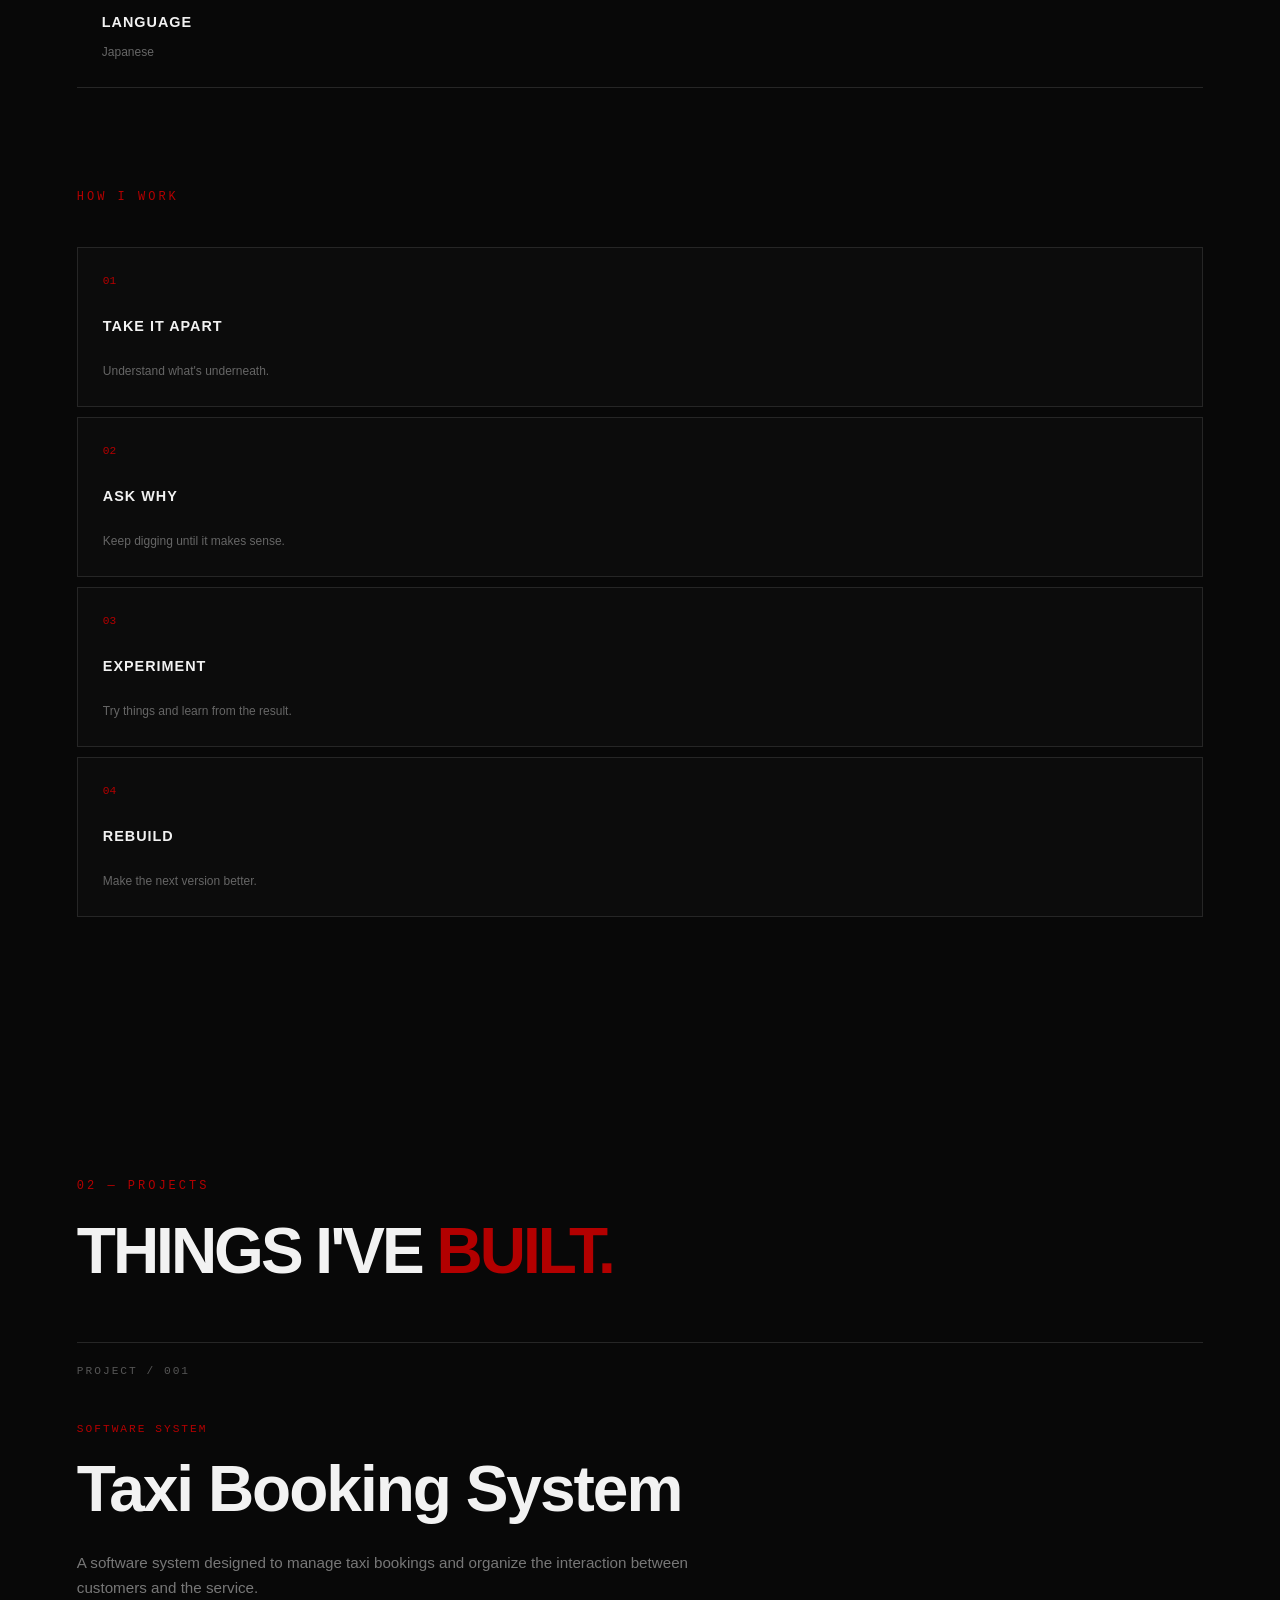
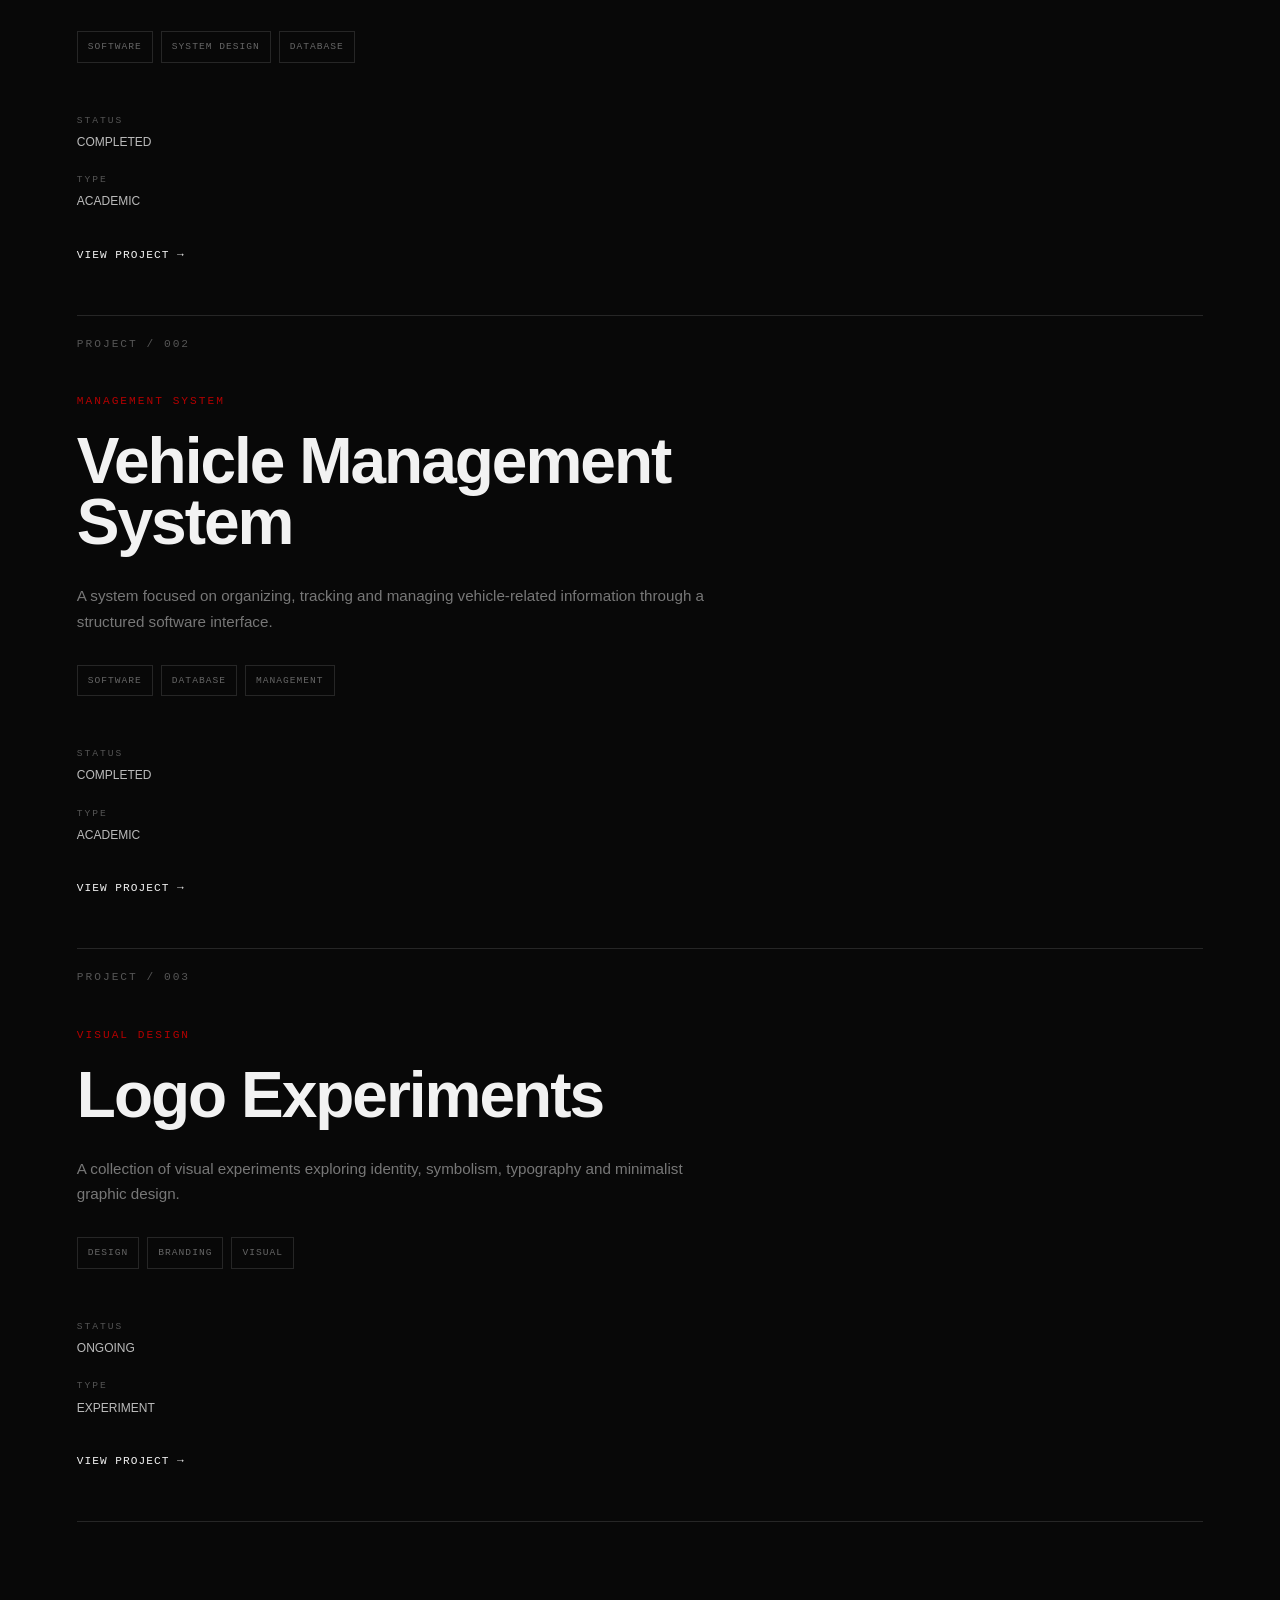
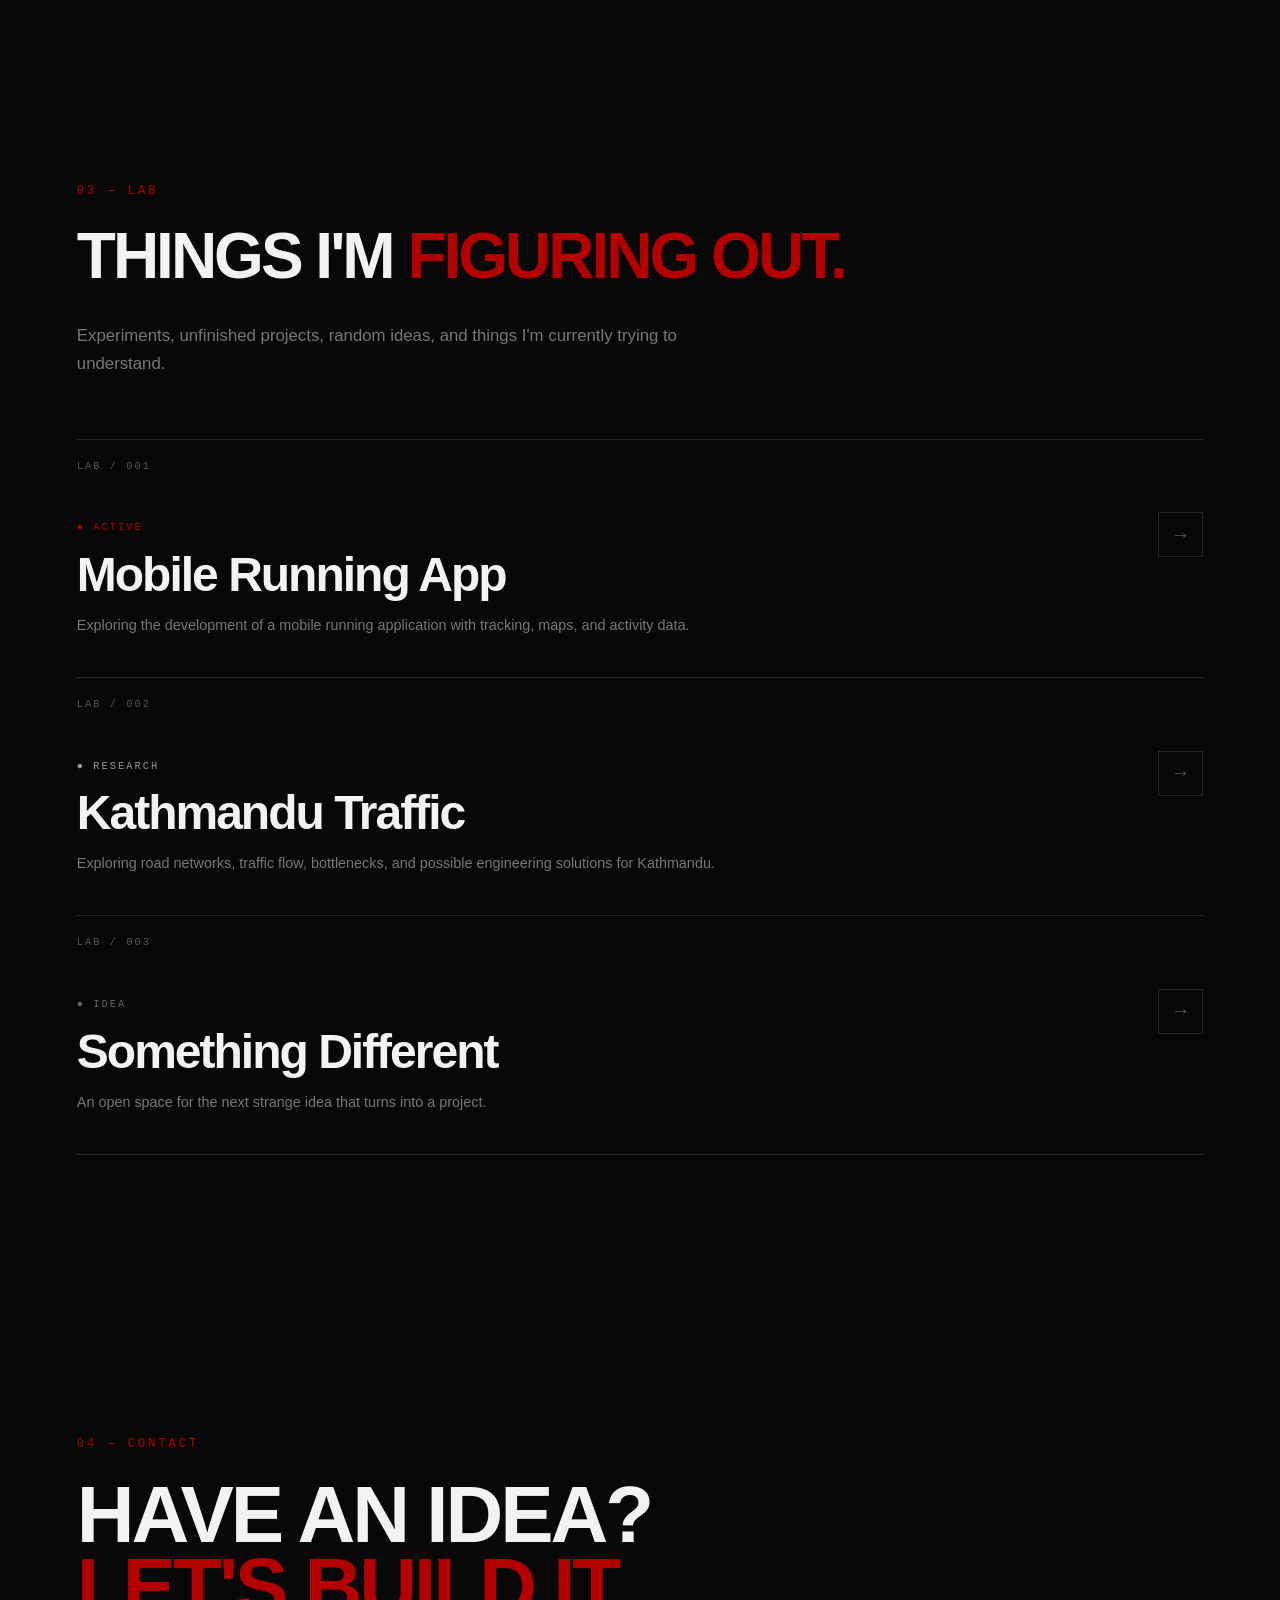
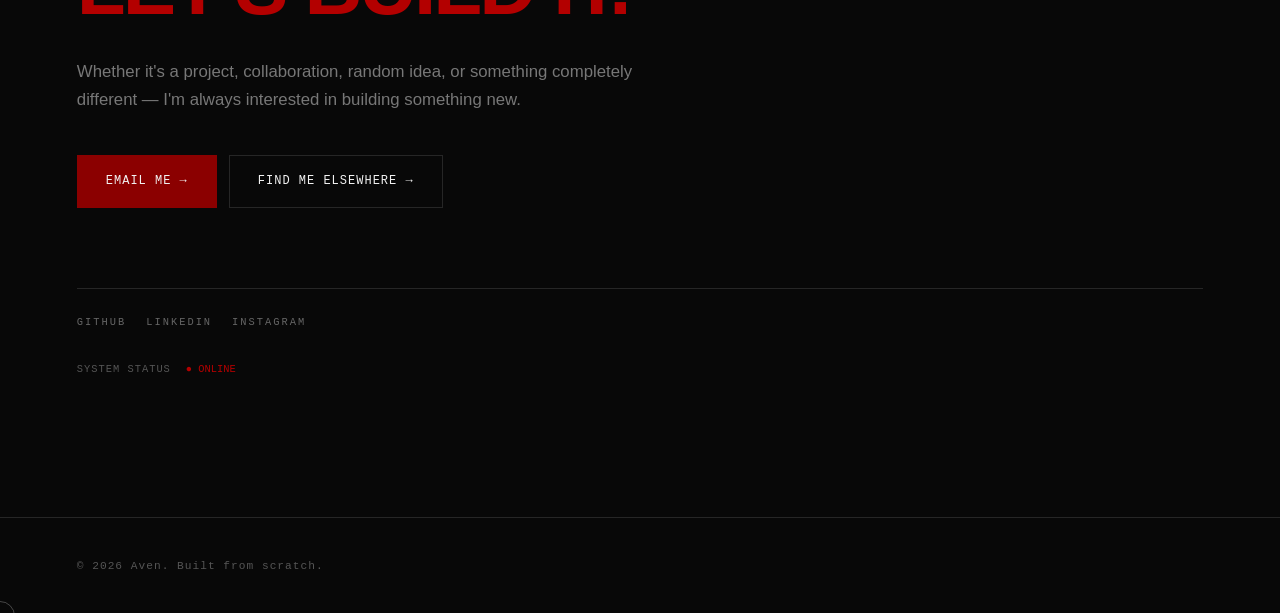
==== commit 5a3b29f5: "Add social media links" ====
--- a/index.html
+++ b/index.html
@@ -635,7 +635,7 @@
        <div class="contact-buttons">
 
     <a
-        href="mailto:your-email@example.com"
+        href="mailto:your-abhisheknepal69@gmail.com"
         class="contact-button"
     >
         EMAIL ME →
@@ -659,15 +659,15 @@
 
         <div class="social-links">
 
-            <a href="#" target="_blank">
+            <a href="#" target="https://github.com/itzabhishek18?tab=repositories">
                 GITHUB
             </a>
 
-            <a href="#" target="_blank">
+            <a href="#" target="https://www.linkedin.com/in/abhishek-nepal-785886305/?utm_so">
                 LINKEDIN
             </a>
 
-            <a href="#" target="_blank">
+            <a href="#" target="https://www.instagram.com/abhishek_5.12/?utm_source=profile">
                 INSTAGRAM
             </a>
 
--- a/css/style.css
+++ b/css/style.css
@@ -2353,6 +2353,19 @@
     }
 
 
+.system-roles {
+    grid-template-columns: 1fr;
+}
+
+.state-flow {
+    flex-direction: column;
+}
+
+.state-flow span {
+    transform: rotate(90deg);
+}
+
+
     /* PROJECTS */
 
 #projects {
@@ -2465,21 +2478,145 @@
 .case-study {
     width: 90%;
 }
-
+/* SYSTEM MAP */
+
+.system-map {
+    margin-top: 60px;
+}
+
+.system-node {
+    border: 1px solid var(--border);
+    padding: 25px;
+    background: rgba(255, 255, 255, 0.01);
+
+    display: flex;
+    flex-direction: column;
+    gap: 10px;
+}
+
+.system-node span,
+.ride-state > span {
+    color: #555;
+
+    font-family: monospace;
+
+    font-size: 0.6rem;
+
+    letter-spacing: 2px;
+}
+
+.system-node strong {
+    font-size: 1rem;
+
+    letter-spacing: 1px;
+}
+
+.system-node small {
+    color: var(--muted);
+
+    font-size: 0.75rem;
+
+    line-height: 1.5;
+}
+
+.login-node {
+    max-width: 300px;
+
+    margin: auto;
+
+    text-align: center;
+}
+
+.system-line {
+    width: 1px;
+
+    height: 45px;
+
+    background: var(--border);
+
+    margin: auto;
+}
+
+.system-roles {
+    display: grid;
+
+    grid-template-columns:
+        repeat(3, 1fr);
+
+    gap: 15px;
+}
+
+.ride-state {
+    border: 1px solid var(--border);
+
+    padding: 30px;
+}
+
+.state-flow {
+    display: flex;
+
+    align-items: center;
+
+    justify-content: center;
+
+    flex-wrap: wrap;
+
+    gap: 15px;
+
+    margin-top: 25px;
+}
+
+.state-flow div {
+    padding: 12px 16px;
+
+    border: 1px solid var(--border);
+
+    font-family: monospace;
+
+    font-size: 0.65rem;
+
+    letter-spacing: 1px;
+}
+
+.state-flow span {
+    color: var(--accent-bright);
+}
+
+.state-secondary {
+    margin-top: 20px;
+
+    text-align: center;
+
+    color: #555;
+
+    font-family: monospace;
+
+    font-size: 0.6rem;
+
+    letter-spacing: 2px;
+}
 .case-hero {
-    padding:
-        90px 0 70px;
+    padding: 70px 0 35px;
+    max-width: 1100px;
 }
 
 .case-hero h1 {
-    font-size:
-        clamp(3.5rem, 17vw, 6rem);
-
-    letter-spacing: -4px;
+    margin-top: 25px;
+
+    font-size: clamp(4rem, 7vw, 7.5rem);
+
+    line-height: 0.86;
+
+    letter-spacing: -5px;
+
+    max-width: 1200px;
 }
 
 .case-intro {
-    font-size: 1rem;
+
+    max-width: 650px;
+
+    margin-top: 30px;
 }
 
 .case-meta {
@@ -2496,7 +2633,16 @@
 }
 
 .case-image {
-    margin-bottom: 90px;
+
+    border:
+        1px solid var(--border);
+
+    background:
+        #111;
+
+    padding: 15px;
+
+    margin-bottom: 100px;
 }
 
 .case-section {
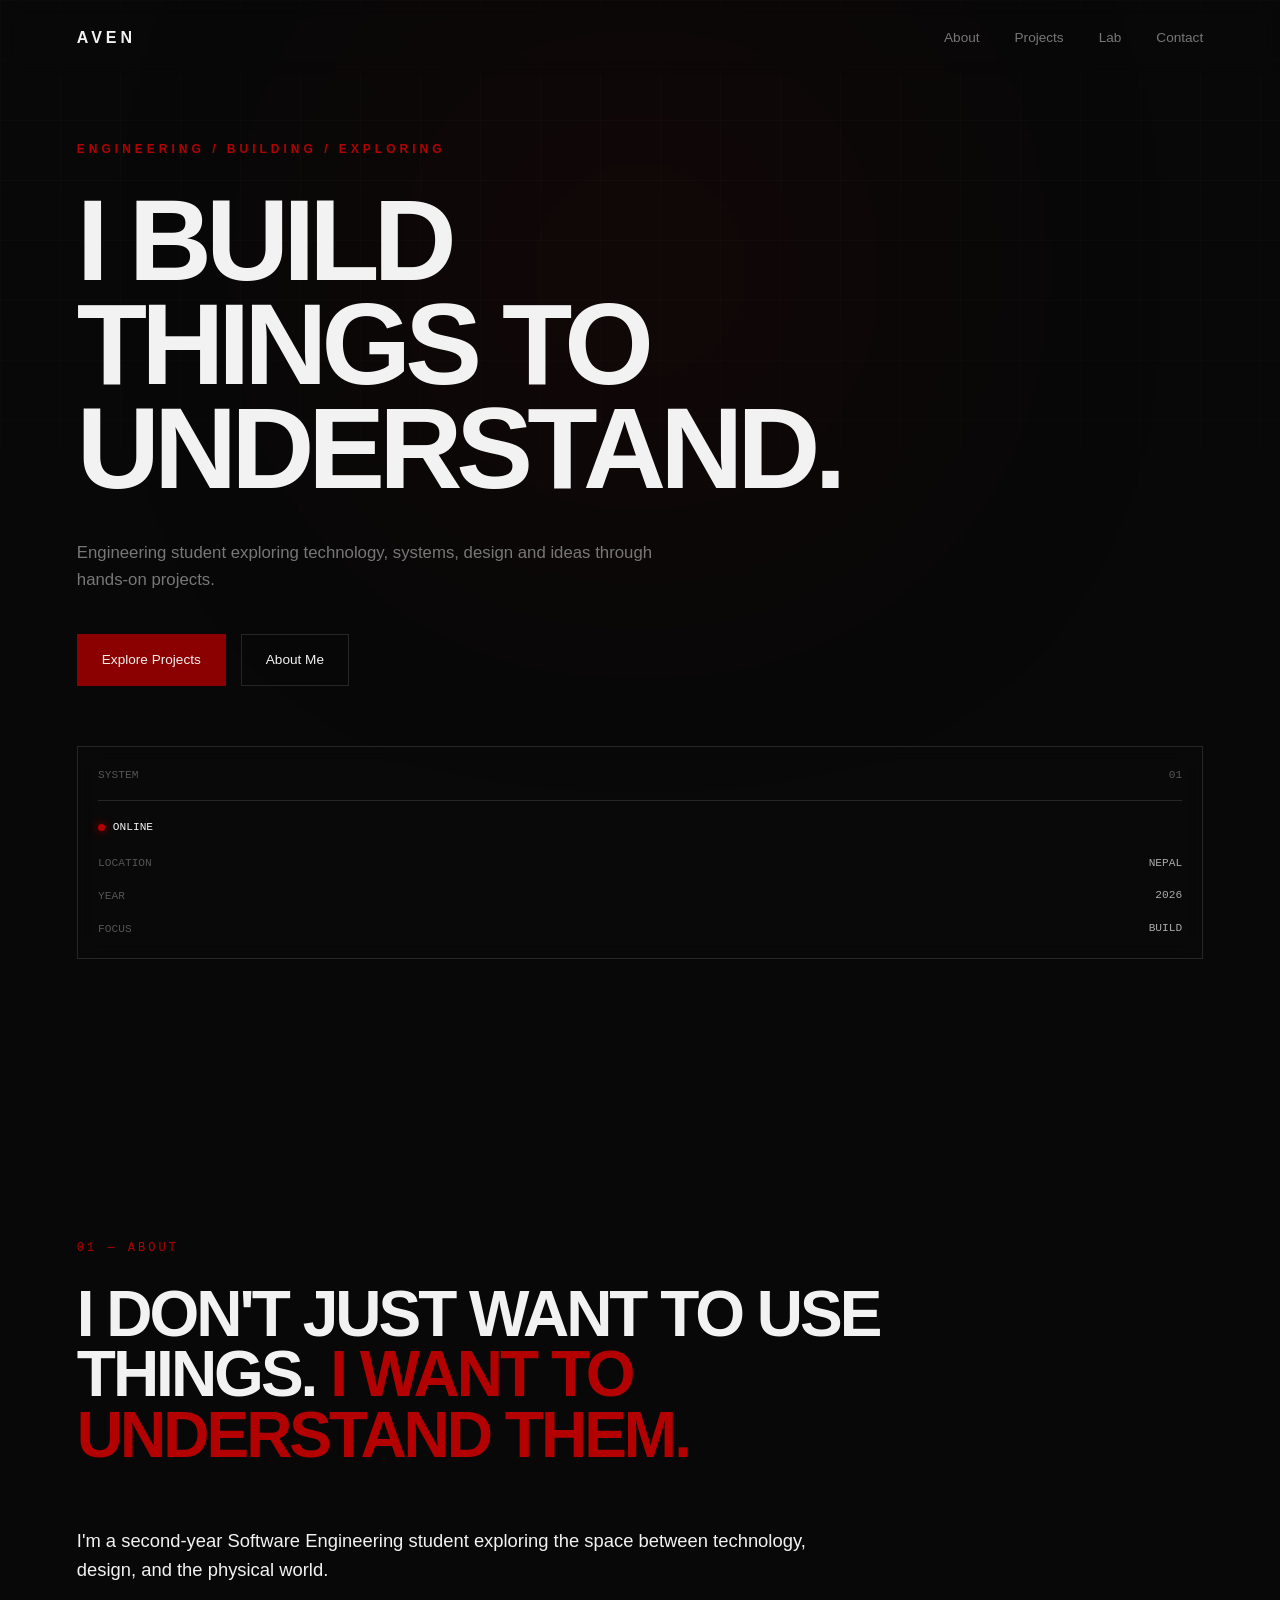
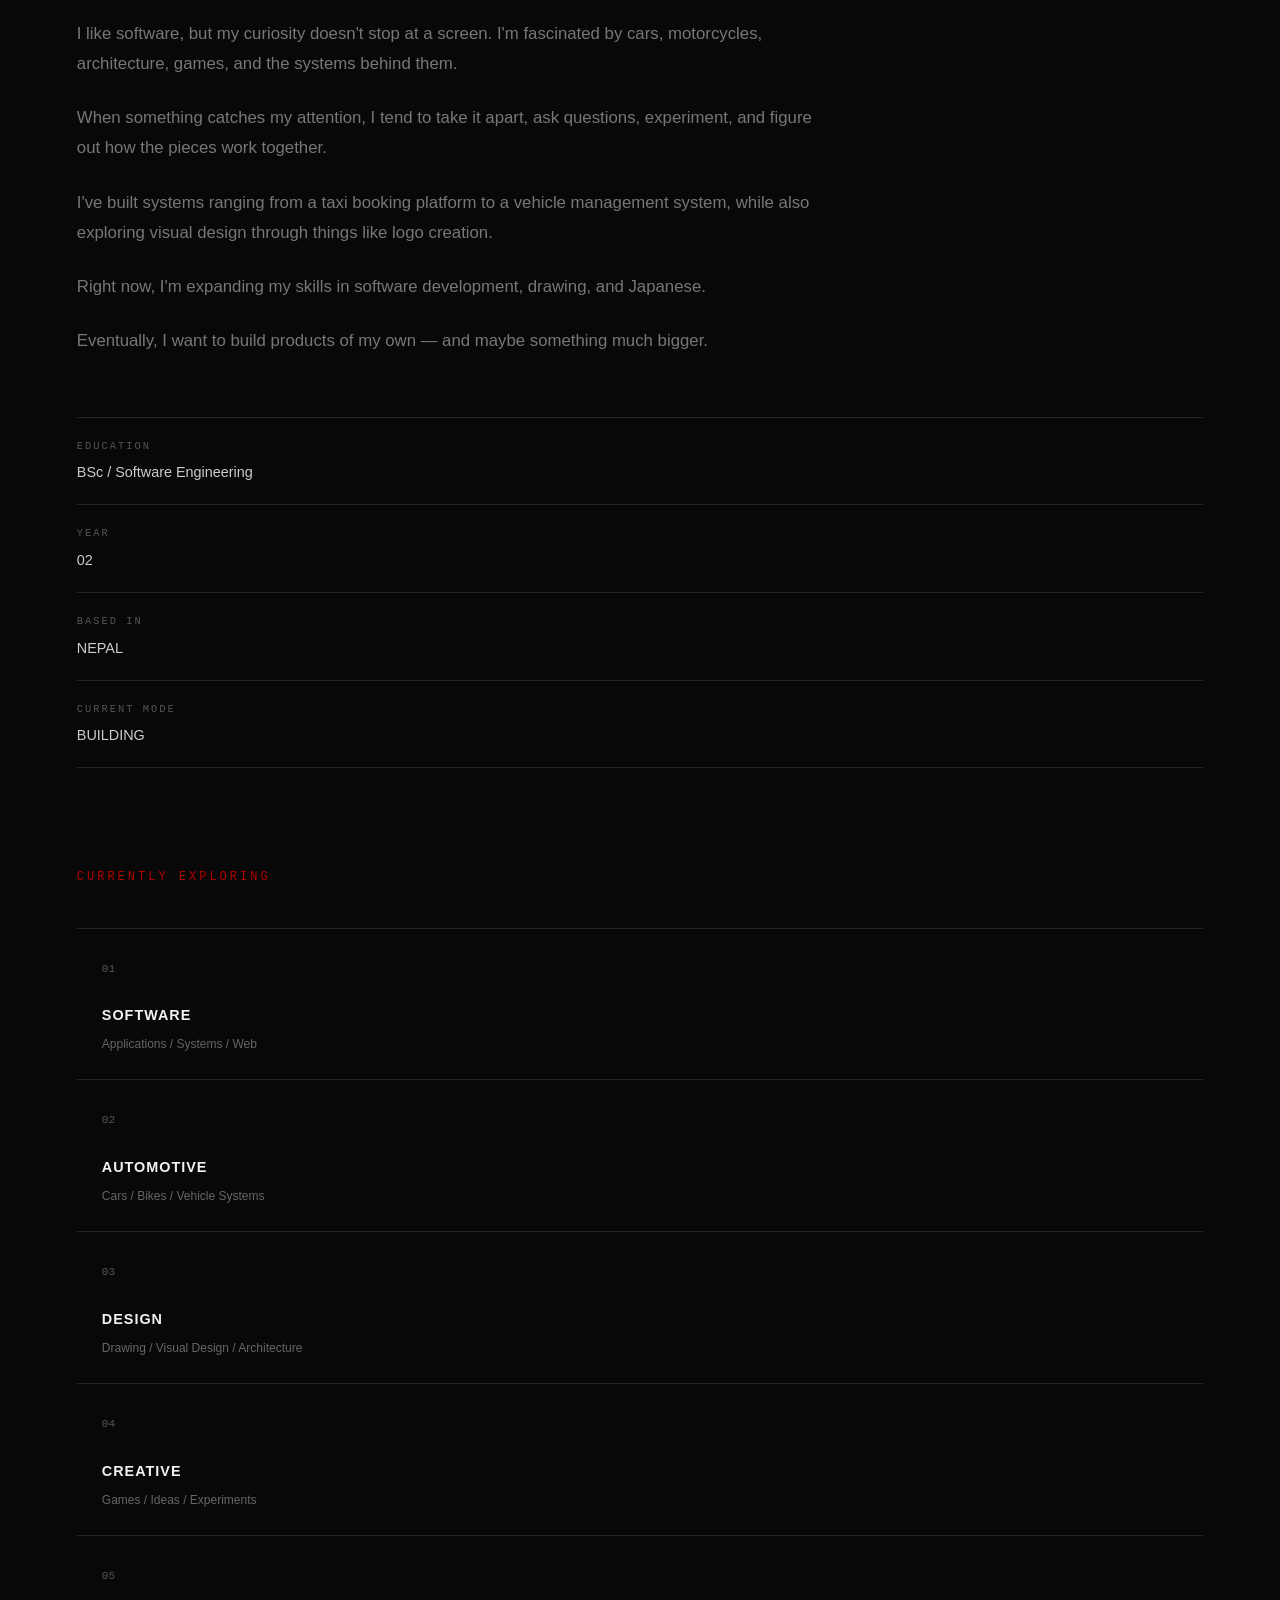
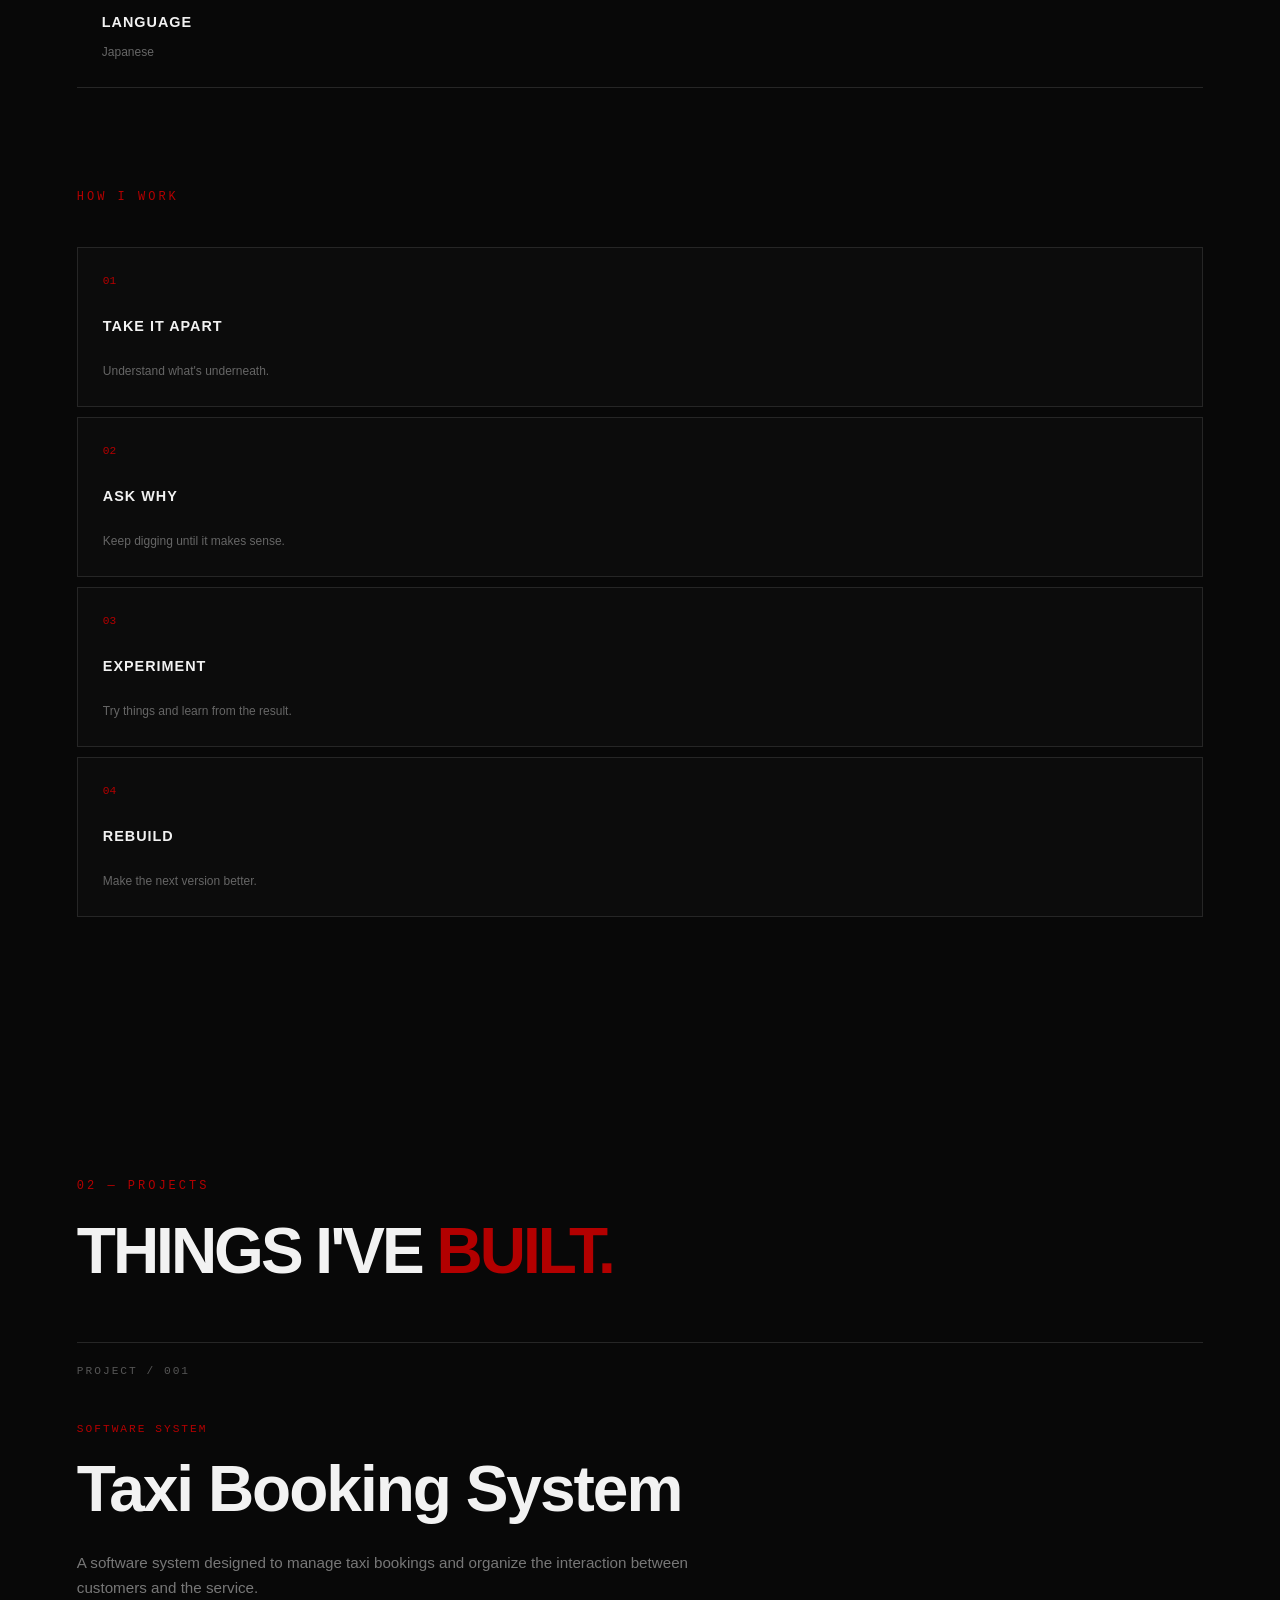
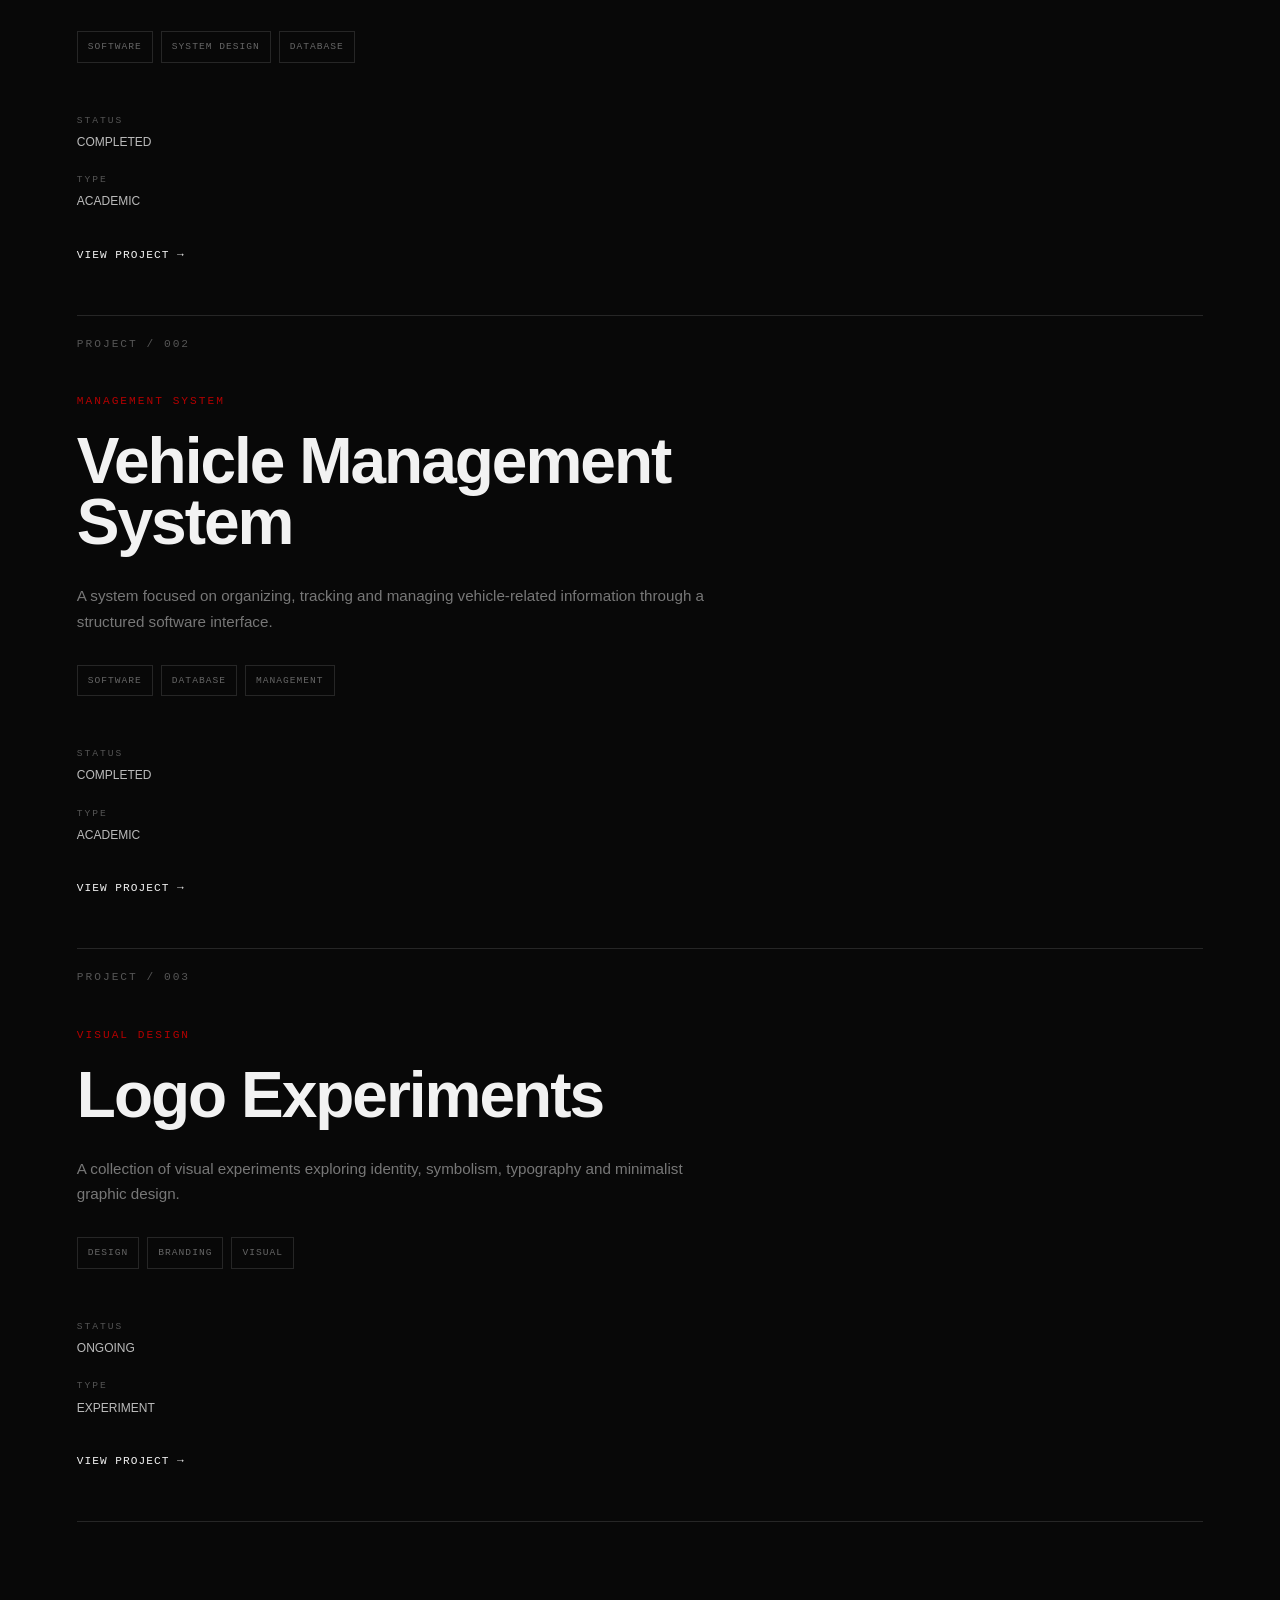
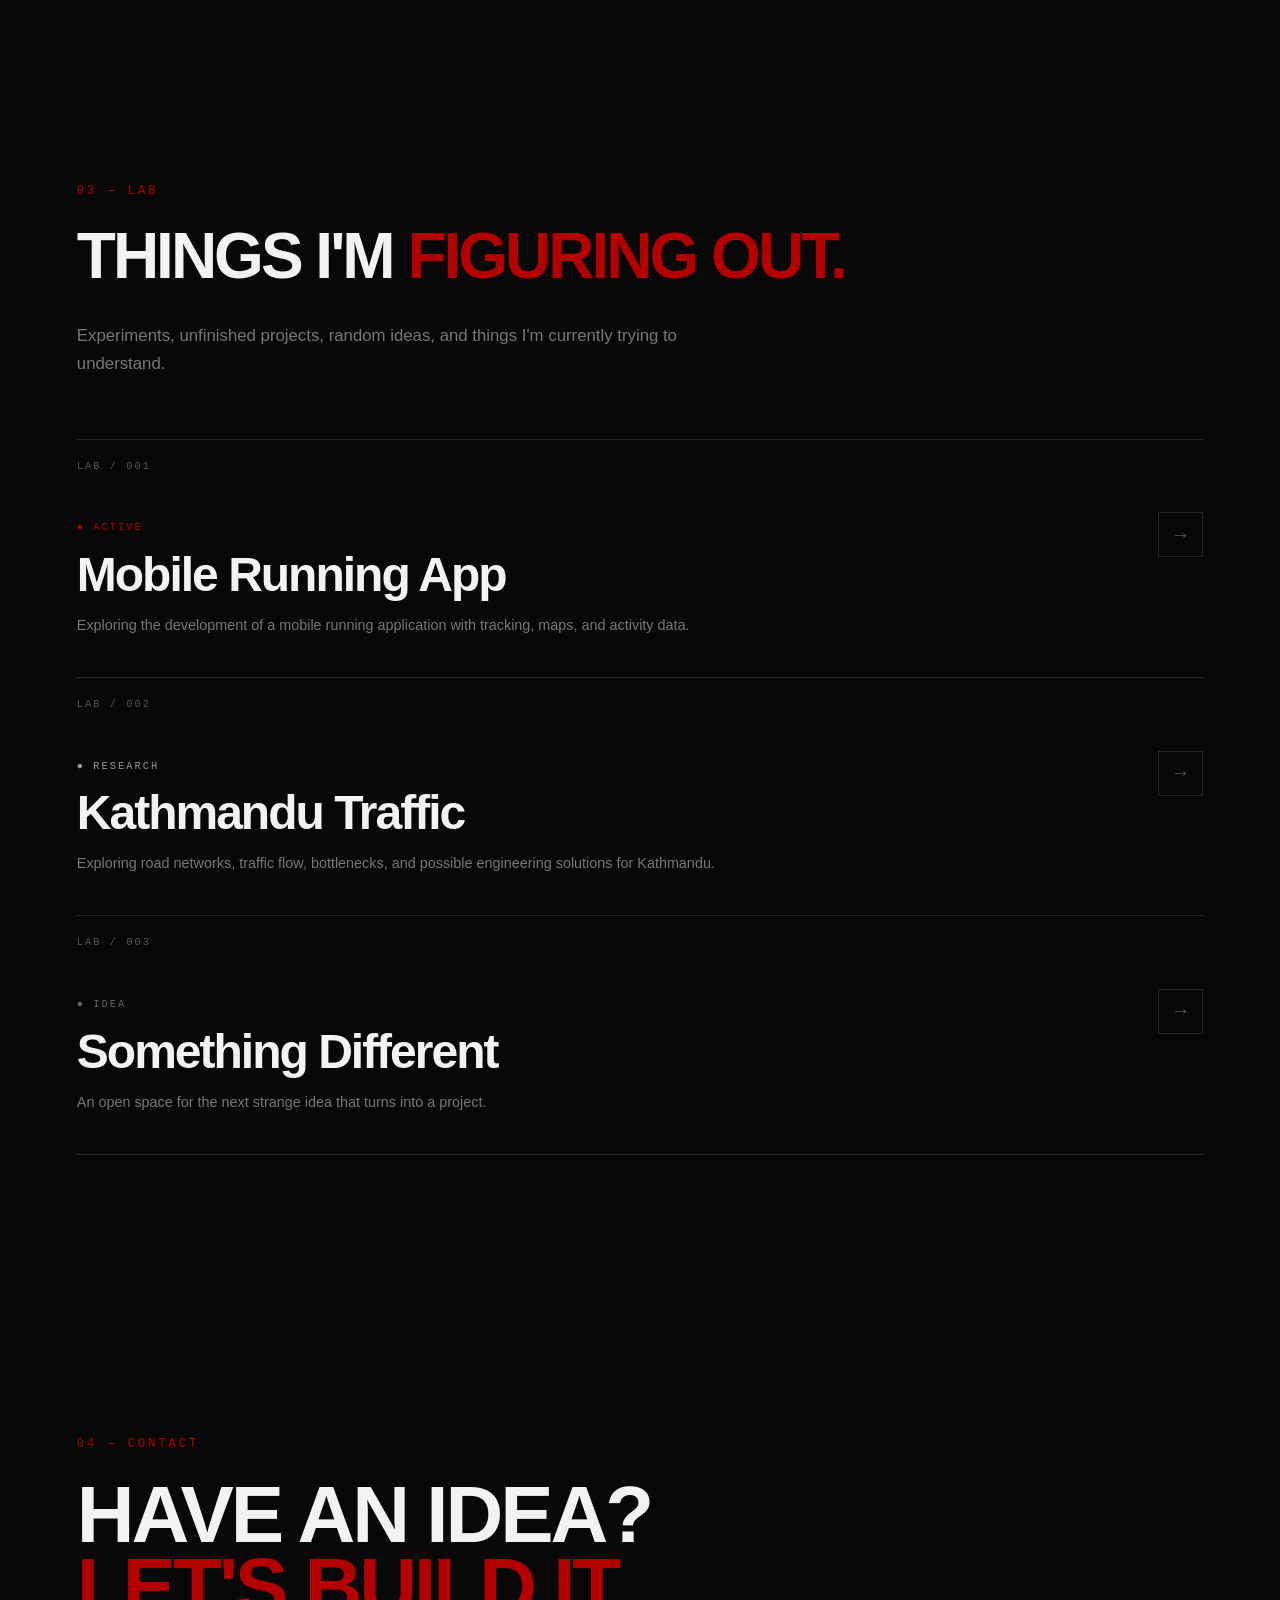
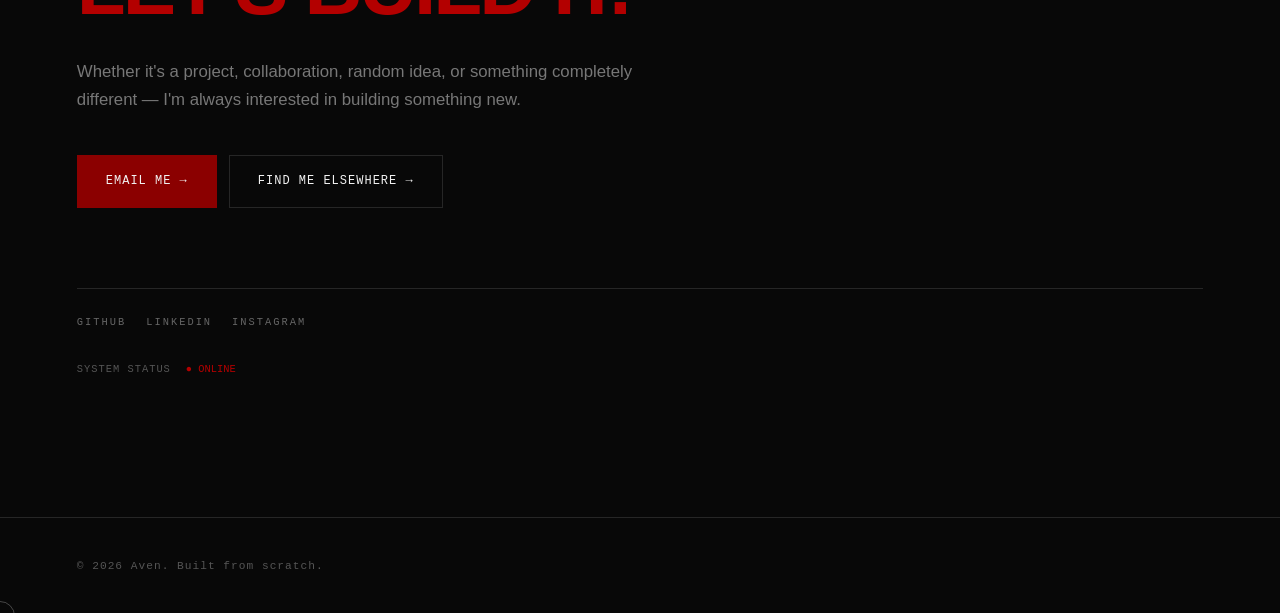
==== commit 2bb30df8: "Add social media links" ====
--- a/index.html
+++ b/index.html
@@ -659,19 +659,19 @@
 
         <div class="social-links">
 
-            <a href="#" target="https://github.com/itzabhishek18?tab=repositories">
-                GITHUB
-            </a>
-
-            <a href="#" target="https://www.linkedin.com/in/abhishek-nepal-785886305/?utm_so">
-                LINKEDIN
-            </a>
-
-            <a href="#" target="https://www.instagram.com/abhishek_5.12/?utm_source=profile">
-                INSTAGRAM
-            </a>
-
-        </div>
+    <a href="https://github.com/itzabhishek18" target="_blank" rel="noopener noreferrer">
+        GITHUB
+    </a>
+
+    <a href="https://www.linkedin.com/in/abhishek-nepal-785886305/" target="_blank" rel="noopener noreferrer">
+        LINKEDIN
+    </a>
+
+    <a href="https://www.instagram.com/abhishek_5.12/" target="_blank" rel="noopener noreferrer">
+        INSTAGRAM
+    </a>
+
+</div>
 
 
         <div class="contact-system">
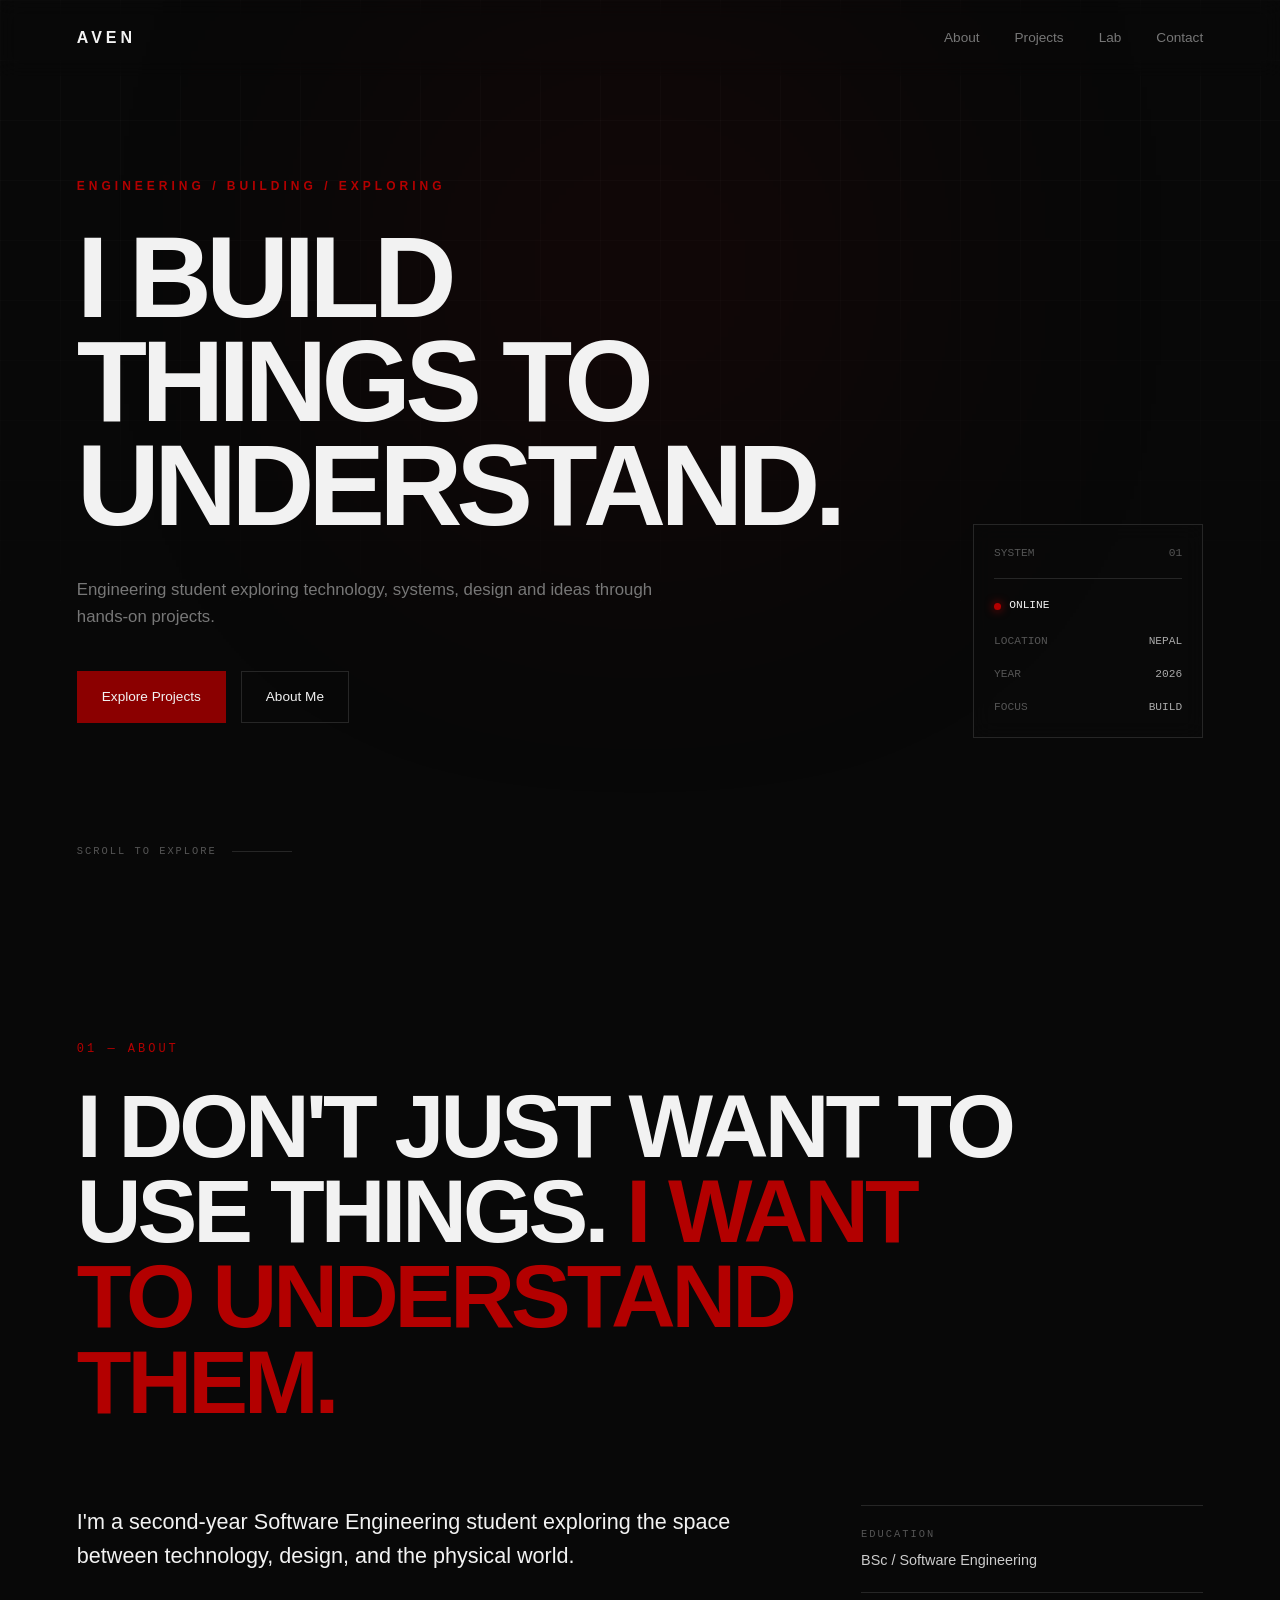
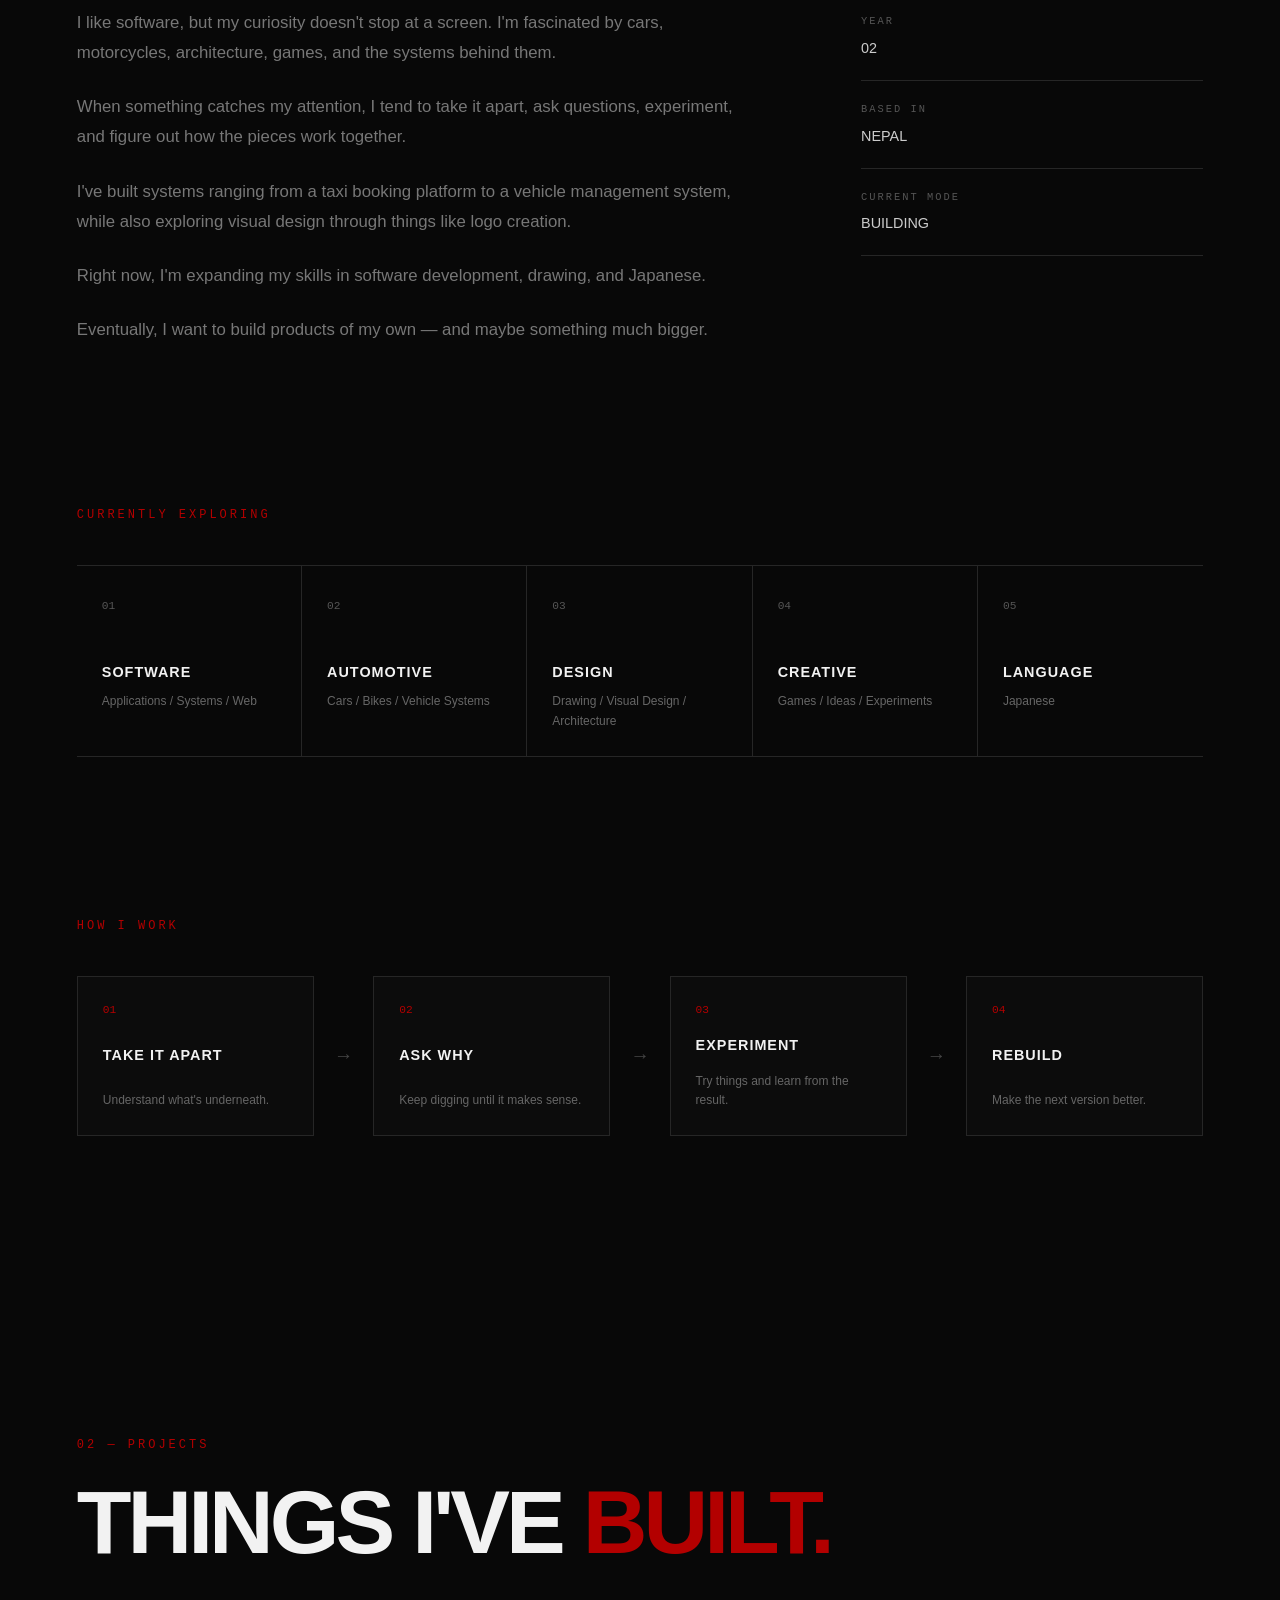
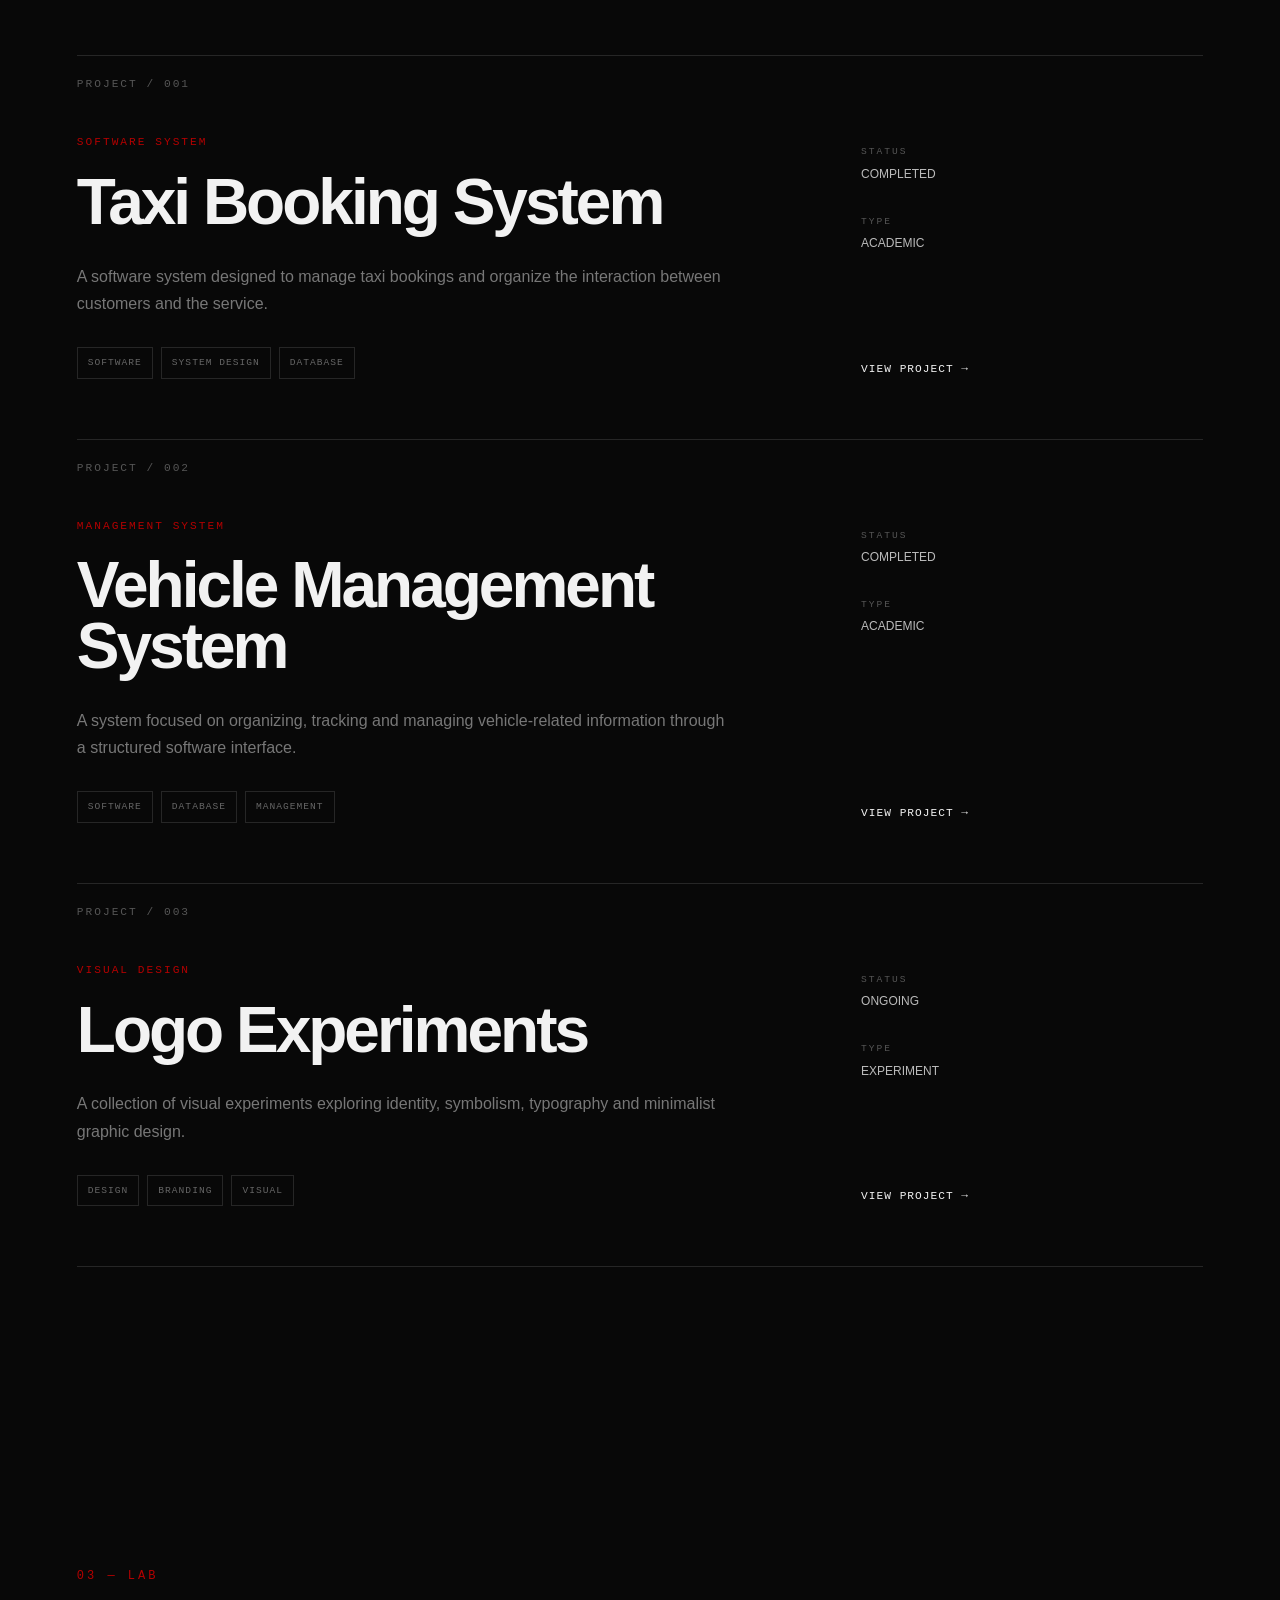
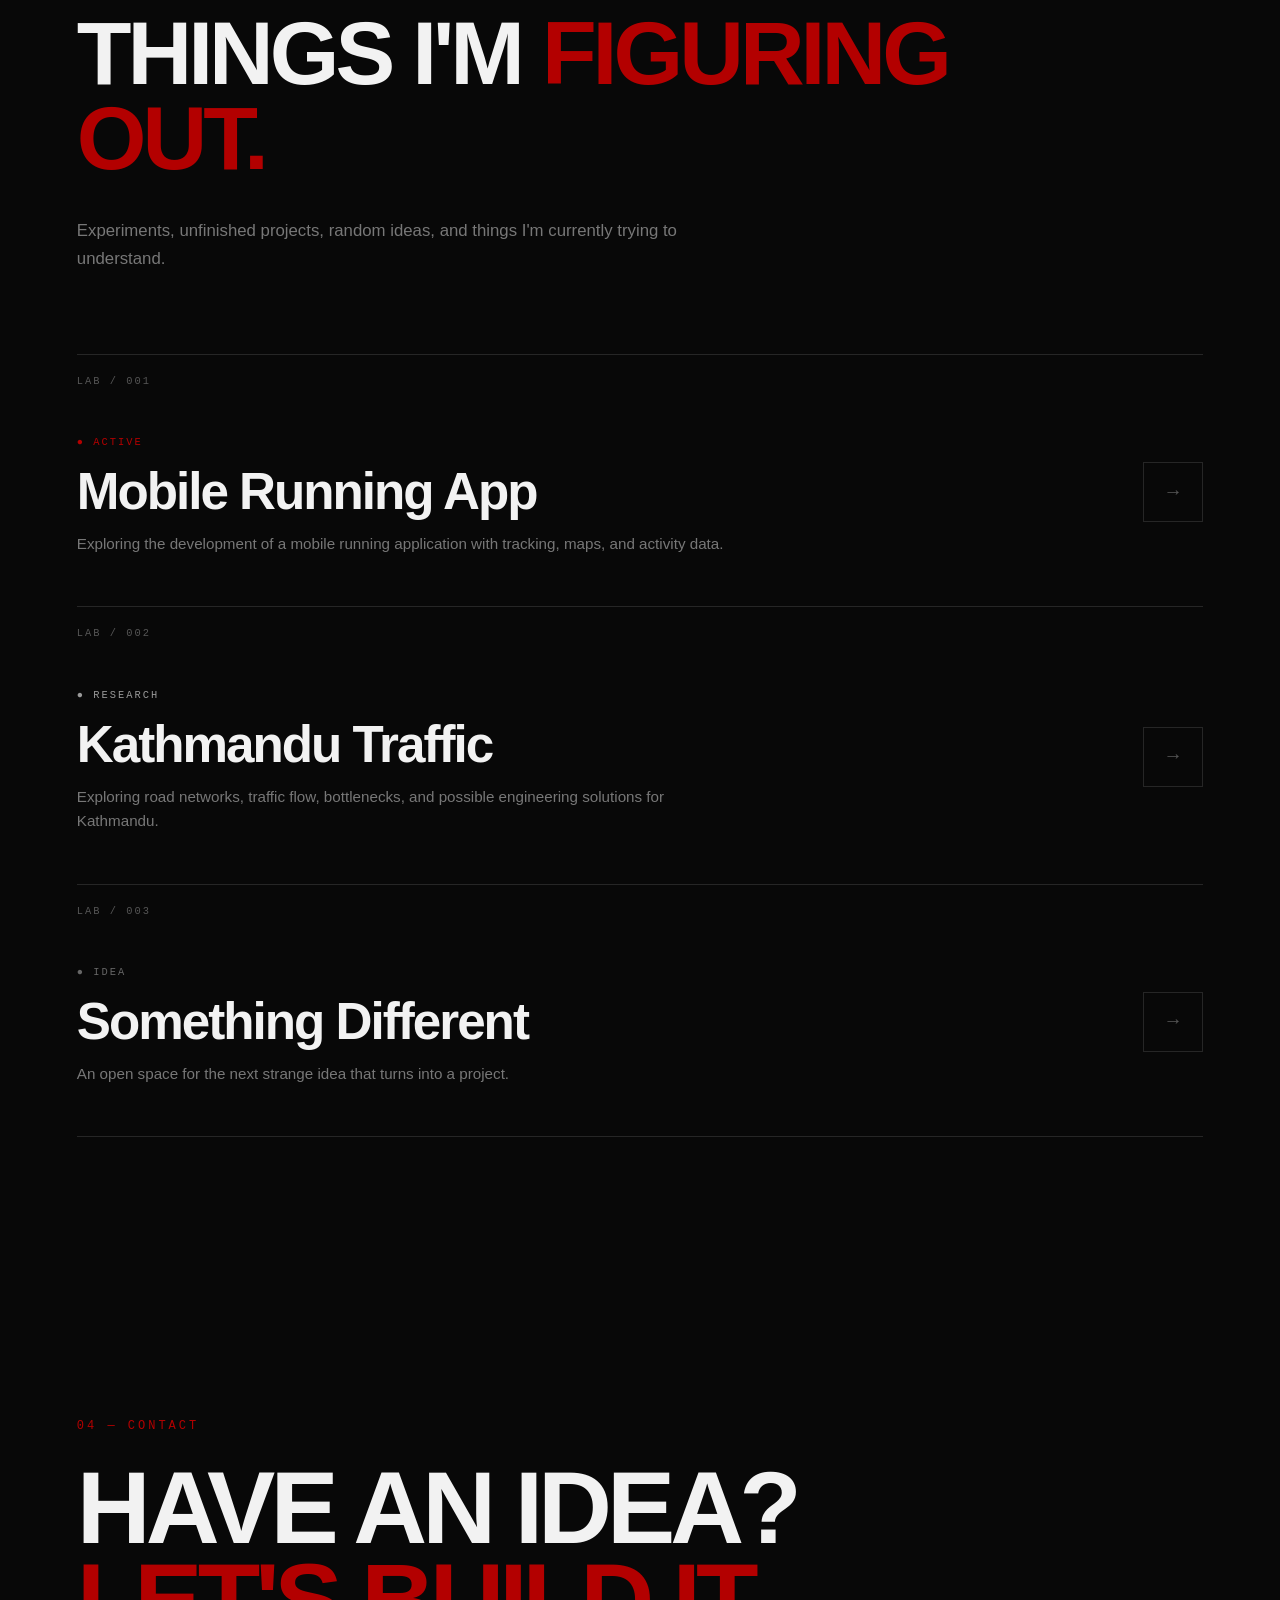
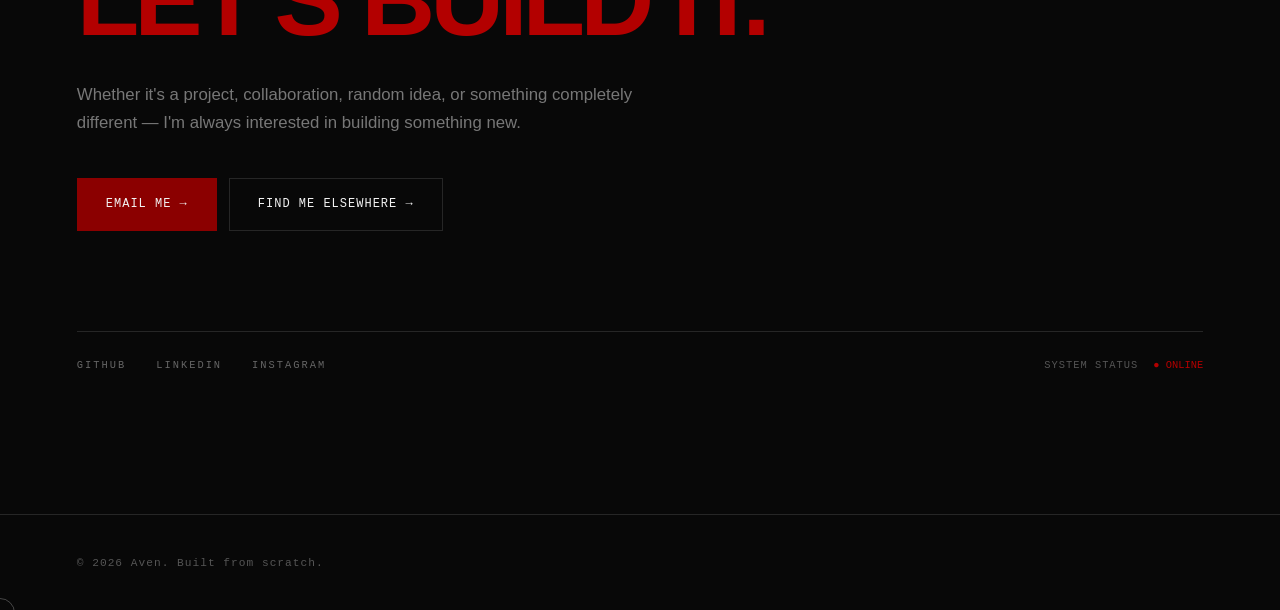
==== commit 434234e9: "updating medata" ====
--- a/css/style.css
+++ b/css/style.css
@@ -1,8 +1,8 @@
 /* =========================================================
-   AVEN PORTFOLIO — DESIGN SYSTEM
+   AVEN PORTFOLIO — CLEAN DESIGN SYSTEM
    Dark Industrial / Engineering Lab
+   Cleaned and consolidated from the existing stylesheet.
 ========================================================= */
-
 
 /* =========================================================
    01 — VARIABLES
@@ -23,9 +23,8 @@
     --max-width: 1400px;
 }
 
-
 /* =========================================================
-   02 — RESET
+   02 — RESET / BASE
 ========================================================= */
 
 * {
@@ -41,27 +40,20 @@
 body {
     background: var(--bg);
     color: var(--text);
-
     font-family: Arial, sans-serif;
-
     line-height: 1.6;
-
     overflow-x: hidden;
 }
 
-
 /* =========================================================
-   03 — BACKGROUND GRID
+   03 — GLOBAL BACKGROUND
 ========================================================= */
 
 body::before {
     content: "";
-
     position: fixed;
     inset: 0;
-
     pointer-events: none;
-
     background-image:
         linear-gradient(
             rgba(255, 255, 255, 0.025) 1px,
@@ -72,51 +64,69 @@
             rgba(255, 255, 255, 0.025) 1px,
             transparent 1px
         );
-
     background-size: 60px 60px;
-
-    mask-image: linear-gradient(
-        to bottom,
-        black,
-        transparent 85%
-    );
-
+    mask-image: linear-gradient(to bottom, black, transparent 85%);
     z-index: -2;
 }
-
-
-/* =========================================================
-   04 — AMBIENT RED GLOW
-========================================================= */
 
 body::after {
     content: "";
-
     position: fixed;
-
     width: 500px;
     height: 500px;
-
     left: var(--mouse-x, 50%);
     top: var(--mouse-y, 30%);
-
     transform: translate(-50%, -50%);
-
     background: var(--accent);
-
     opacity: 0.09;
-
     filter: blur(140px);
-
     pointer-events: none;
-
     z-index: -1;
-
     transition:
         left 0.15s ease-out,
         top 0.15s ease-out;
 }
 
+/* =========================================================
+   04 — GLOBAL SECTIONS / TYPOGRAPHY
+========================================================= */
+
+section {
+    position: relative;
+    max-width: var(--max-width);
+    margin: auto;
+    padding: 140px 6%;
+}
+
+h1,
+h2,
+h3 {
+    color: var(--text);
+}
+
+h1 {
+    max-width: 1000px;
+    font-size: clamp(3.5rem, 9vw, 9rem);
+    line-height: 0.9;
+    letter-spacing: -6px;
+    font-weight: 800;
+}
+
+h2 {
+    max-width: 900px;
+    font-size: clamp(2.5rem, 6vw, 5rem);
+    line-height: 1;
+    letter-spacing: -3px;
+    margin-bottom: 30px;
+}
+
+.section-label {
+    color: var(--accent-bright);
+    font-family: monospace;
+    font-size: 0.75rem;
+    letter-spacing: 3px;
+    margin-bottom: 25px;
+}
 
 /* =========================================================
    05 — NAVIGATION
@@ -124,82 +134,52 @@
 
 header {
     position: fixed;
-
     top: 0;
     left: 0;
-
     width: 100%;
-
     padding: 25px 6%;
-
     z-index: 1000;
-
     backdrop-filter: blur(10px);
 }
 
 nav {
     max-width: var(--max-width);
-
     margin: auto;
-
-    display: flex;
-
+    display: flex;
     justify-content: space-between;
     align-items: center;
 }
 
-
-/* LOGO */
-
 .logo {
     color: var(--text);
-
     text-decoration: none;
-
     font-size: 1rem;
-
     font-weight: 800;
-
     letter-spacing: 4px;
 }
 
-
-/* NAV LINKS */
-
 .nav-links {
     display: flex;
-
     gap: 35px;
 }
 
 .nav-links a {
     position: relative;
-
     color: var(--muted);
-
     text-decoration: none;
-
     font-size: 0.85rem;
-
-    transition:
-        color 0.3s ease;
+    transition: color 0.3s ease;
 }
 
 .nav-links a::after {
     content: "";
-
     position: absolute;
-
     left: 0;
     bottom: -6px;
-
     width: 0;
     height: 1px;
-
     background: var(--accent-bright);
-
-    transition:
-        width 0.3s ease;
+    transition: width 0.3s ease;
 }
 
 .nav-links a:hover {
@@ -210,246 +190,467 @@
     width: 100%;
 }
 
-
 /* =========================================================
-   06 — GENERAL SECTIONS
-========================================================= */
-
-section {
-    position: relative;
-
-    min-height: 100vh;
-
-    max-width: var(--max-width);
-
-    margin: auto;
-
-    padding:
-        140px 6%;
-}
-
-
-/* =========================================================
-   07 — HERO
+   06 — HERO
 ========================================================= */
 
 #hero {
     min-height: 100vh;
-
-    display: flex;
-
+    display: flex;
     flex-direction: column;
-
     justify-content: center;
-
     align-items: flex-start;
-}
-
-
-/* SMALL LABEL */
+    position: relative;
+    overflow: hidden;
+}
 
 .eyebrow {
     color: var(--accent-bright);
-
     font-size: 0.75rem;
-
     font-weight: 700;
-
     letter-spacing: 4px;
-
     margin-bottom: 30px;
 }
-
-
-/* MAIN TITLE */
-
-h1 {
-    max-width: 1000px;
-
-    font-size:
-        clamp(3.5rem, 9vw, 9rem);
-
-    line-height: 0.9;
-
-    letter-spacing: -6px;
-
-    font-weight: 800;
-}
-
-
-/* HERO DESCRIPTION */
 
 .hero-description {
     max-width: 600px;
-
     margin-top: 40px;
-
     color: var(--muted);
-
     font-size: 1.05rem;
 }
 
-
-/* =========================================================
-   08 — BUTTONS
-========================================================= */
-
 .hero-buttons {
     display: flex;
-
     gap: 15px;
-
     margin-top: 40px;
 }
 
 .hero-buttons a {
     position: relative;
-
     padding: 14px 24px;
-
     border: 1px solid var(--border);
-
     color: var(--text);
-
     text-decoration: none;
-
     font-size: 0.85rem;
-
     transition:
         background 0.3s ease,
-        border 0.3s ease,
+        border-color 0.3s ease,
         color 0.3s ease;
 }
 
 .hero-buttons a:first-child {
     background: var(--accent);
-
     border-color: var(--accent);
 }
 
 .hero-buttons a:first-child:hover {
     background: var(--accent-bright);
-
     border-color: var(--accent-bright);
 }
 
 .hero-buttons a:last-child:hover {
     background: var(--surface-light);
-
     border-color: #444;
 }
 
+.hero-content {
+    position: relative;
+    z-index: 2;
+    animation: heroEnter 1s ease forwards;
+}
+
+@keyframes heroEnter {
+    from {
+        opacity: 0;
+        transform: translateY(30px);
+    }
+
+    to {
+        opacity: 1;
+        transform: translateY(0);
+    }
+}
 
 /* =========================================================
-   09 — SECTION LABELS
+   07 — HERO SYSTEM PANEL
 ========================================================= */
 
-.section-label {
+.system-panel {
+    position: absolute;
+    right: 6%;
+    bottom: 18%;
+    width: 230px;
+    padding: 20px;
+    border: 1px solid var(--border);
+    background: rgba(10, 10, 10, 0.75);
+    backdrop-filter: blur(10px);
+    font-family: monospace;
+    font-size: 0.7rem;
+    z-index: 2;
+    opacity: 0;
+    animation: panelEnter 1s ease 0.3s forwards;
+}
+
+@keyframes panelEnter {
+    from {
+        opacity: 0;
+        transform: translateY(20px);
+    }
+
+    to {
+        opacity: 1;
+        transform: translateY(0);
+    }
+}
+
+.system-header {
+    display: flex;
+    justify-content: space-between;
+    color: #555;
+    padding-bottom: 15px;
+    border-bottom: 1px solid var(--border);
+}
+
+.system-status {
+    display: flex;
+    align-items: center;
+    gap: 8px;
+    margin: 18px 0;
+    color: var(--text);
+}
+
+.status-dot {
+    width: 7px;
+    height: 7px;
+    background: var(--accent-bright);
+    border-radius: 50%;
+    box-shadow: 0 0 10px var(--accent-bright);
+    animation: statusPulse 2s infinite;
+}
+
+@keyframes statusPulse {
+    0%,
+    100% {
+        opacity: 1;
+        box-shadow: 0 0 10px var(--accent-bright);
+    }
+
+    50% {
+        opacity: 0.4;
+        box-shadow: 0 0 2px var(--accent-bright);
+    }
+}
+
+.system-info {
+    display: flex;
+    flex-direction: column;
+    gap: 15px;
+}
+
+.system-info div {
+    display: flex;
+    justify-content: space-between;
+}
+
+.system-info span {
+    color: #555;
+}
+
+.system-info strong {
+    color: #aaa;
+    font-weight: normal;
+}
+
+.scroll-indicator {
+    position: absolute;
+    bottom: 40px;
+    left: 6%;
+    display: flex;
+    align-items: center;
+    gap: 15px;
+    font-family: monospace;
+    font-size: 0.65rem;
+    color: #555;
+    letter-spacing: 2px;
+}
+
+.scroll-line {
+    width: 60px;
+    height: 1px;
+    background: var(--border);
+    position: relative;
+    overflow: hidden;
+}
+
+.scroll-line::after {
+    content: "";
+    position: absolute;
+    left: -100%;
+    top: 0;
+    width: 100%;
+    height: 100%;
+    background: var(--accent-bright);
+    animation: scrollLine 2s infinite;
+}
+
+@keyframes scrollLine {
+    0% {
+        left: -100%;
+    }
+
+    50% {
+        left: 0;
+    }
+
+    100% {
+        left: 100%;
+    }
+}
+
+/* =========================================================
+   08 — ABOUT
+========================================================= */
+
+.section-intro {
+    max-width: 1000px;
+}
+
+.section-intro h2 {
+    max-width: 950px;
+    font-size: clamp(3rem, 7vw, 6rem);
+    line-height: 0.95;
+    letter-spacing: -4px;
+}
+
+.section-intro h2 span {
     color: var(--accent-bright);
-
-    font-family: monospace;
-
-    font-size: 0.75rem;
-
-    letter-spacing: 3px;
-
-    margin-bottom: 25px;
-}
-
-
-/* =========================================================
-   10 — HEADINGS
-========================================================= */
-
-h2 {
-    max-width: 900px;
-
-    font-size:
-        clamp(2.5rem, 6vw, 5rem);
-
-    line-height: 1;
-
-    letter-spacing: -3px;
-
-    margin-bottom: 30px;
-}
-
-
-/* =========================================================
-   11 — ABOUT
-========================================================= */
+}
 
 #about > p:last-child {
     max-width: 700px;
-
     font-size: 1.2rem;
-
     color: var(--muted);
 }
 
+.about-content {
+    display: grid;
+    grid-template-columns: minmax(0, 2fr) minmax(250px, 1fr);
+    gap: 100px;
+    margin-top: 80px;
+}
+
+.about-text {
+    max-width: 750px;
+    display: flex;
+    flex-direction: column;
+    gap: 24px;
+}
+
+.about-text p {
+    color: var(--muted);
+    font-size: 1.05rem;
+    line-height: 1.8;
+}
+
+.about-text .about-lead {
+    color: var(--text);
+    font-size: 1.35rem;
+    line-height: 1.6;
+    margin-bottom: 10px;
+}
+
+.about-side {
+    display: flex;
+    flex-direction: column;
+    align-self: start;
+    border-top: 1px solid var(--border);
+}
+
+.about-stat {
+    display: flex;
+    flex-direction: column;
+    gap: 7px;
+    padding: 20px 0;
+    border-bottom: 1px solid var(--border);
+}
+
+.about-stat span {
+    font-family: monospace;
+    font-size: 0.65rem;
+    letter-spacing: 2px;
+    color: #555;
+}
+
+.about-stat strong {
+    font-size: 0.9rem;
+    font-weight: normal;
+    color: #ccc;
+}
+
+/* INTERESTS */
+
+.interests {
+    margin-top: 160px;
+}
+
+.interest-grid {
+    display: grid;
+    grid-template-columns: repeat(5, 1fr);
+    border-top: 1px solid var(--border);
+    border-bottom: 1px solid var(--border);
+    margin-top: 40px;
+}
+
+.interest {
+    min-height: 190px;
+    padding: 25px;
+    border-right: 1px solid var(--border);
+    transition: background 0.3s ease;
+}
+
+.interest:last-child {
+    border-right: none;
+}
+
+.interest:hover {
+    background: var(--surface);
+}
+
+.interest span {
+    font-family: monospace;
+    color: #555;
+    font-size: 0.7rem;
+}
+
+.interest h3 {
+    margin-top: 45px;
+    font-size: 0.9rem;
+    letter-spacing: 1px;
+}
+
+.interest p {
+    margin-top: 8px;
+    font-size: 0.75rem;
+    color: #666;
+}
+
+/* PHILOSOPHY */
+
+.philosophy {
+    margin-top: 160px;
+}
+
+.philosophy-flow {
+    display: grid;
+    grid-template-columns: 1fr auto 1fr auto 1fr auto 1fr;
+    align-items: center;
+    gap: 20px;
+    margin-top: 40px;
+}
+
+.philosophy-flow > div:not(.flow-arrow) {
+    min-height: 160px;
+    padding: 25px;
+    border: 1px solid var(--border);
+    background: rgba(16, 16, 16, 0.5);
+    display: flex;
+    flex-direction: column;
+    justify-content: space-between;
+}
+
+.philosophy-flow span {
+    font-family: monospace;
+    color: var(--accent-bright);
+    font-size: 0.7rem;
+}
+
+.philosophy-flow strong {
+    font-size: 0.9rem;
+    letter-spacing: 1px;
+}
+
+.philosophy-flow p {
+    color: #666;
+    font-size: 0.75rem;
+}
+
+.flow-arrow {
+    color: #444;
+    font-size: 1.2rem;
+}
 
 /* =========================================================
-   12 — PROJECTS
+   09 — PROJECTS
 ========================================================= */
+
+#projects {
+    padding-top: 160px;
+}
 
 .projects-grid {
     display: grid;
-
-    grid-template-columns:
-        repeat(2, 1fr);
-
+    grid-template-columns: repeat(2, 1fr);
     gap: 20px;
-
     margin-top: 60px;
+}
+
+.projects-list {
+    margin-top: 90px;
+    border-top: 1px solid var(--border);
+}
+
+.project {
+    border-bottom: 1px solid var(--border);
+    transition: background 0.4s ease;
+}
+
+.project:hover {
+    background: rgba(139, 0, 0, 0.035);
+}
+
+.project-number {
+    padding: 20px 0;
+    color: #555;
+    font-family: monospace;
+    font-size: 0.7rem;
+    letter-spacing: 2px;
+}
+
+.project-main {
+    display: grid;
+    grid-template-columns: 2fr 1fr;
+    gap: 100px;
+    padding: 20px 0 60px;
 }
 
 .project-card {
     position: relative;
-
     min-height: 350px;
-
     padding: 35px;
-
     border: 1px solid var(--border);
-
     background: rgba(16, 16, 16, 0.6);
-
-    display: flex;
-
+    display: flex;
     flex-direction: column;
-
     justify-content: flex-end;
-
     overflow: hidden;
-
     transition:
         transform 0.4s ease,
         border-color 0.4s ease;
 }
 
-
-/* RED EDGE */
-
 .project-card::before {
     content: "";
-
     position: absolute;
-
     top: 0;
     left: 0;
-
     width: 2px;
     height: 0;
-
     background: var(--accent-bright);
-
-    transition:
-        height 0.4s ease;
+    transition: height 0.4s ease;
 }
 
 .project-card:hover {
     transform: translateY(-6px);
-
     border-color: #3a3a3a;
 }
 
@@ -457,2027 +658,578 @@
     height: 100%;
 }
 
-
 .project-card span {
     color: #555;
-
-    font-family: monospace;
-
+    font-family: monospace;
     font-size: 0.7rem;
-
     letter-spacing: 2px;
 }
 
 .project-card h3 {
     margin-top: 10px;
-
     font-size: 2rem;
 }
 
 .project-card p {
     color: var(--muted);
-
     margin-top: 8px;
 }
 
-
-/* =========================================================
-   13 — LAB
-========================================================= */
-
-#lab > p:last-child {
-    max-width: 700px;
-
-    font-size: 1.1rem;
-
+.project-type {
+    color: var(--accent-bright);
+    font-family: monospace;
+    font-size: 0.7rem;
+    letter-spacing: 2px;
+    margin-bottom: 20px;
+}
+
+.project-info h3 {
+    font-size: clamp(2.5rem, 5vw, 5rem);
+    line-height: 0.95;
+    letter-spacing: -3px;
+    max-width: 800px;
+}
+
+.project-description {
+    max-width: 650px;
+    margin-top: 30px;
     color: var(--muted);
-}
-
-
-/* =========================================================
-   14 — CONTACT
-========================================================= */
-
-#contact > p:last-child {
-    color: var(--muted);
-
-    font-size: 1.1rem;
-}
-
-
-/* =========================================================
-   15 — FOOTER
-========================================================= */
-
-footer {
-    max-width: var(--max-width);
-
-    margin: auto;
-
-    padding:
-        40px 6%;
-
-    border-top: 1px solid var(--border);
-}
-
-footer p {
-    font-family: monospace;
-
+    font-size: 1rem;
+    line-height: 1.7;
+}
+
+.project-tags {
+    display: flex;
+    flex-wrap: wrap;
+    gap: 8px;
+    margin-top: 30px;
+}
+
+.project-tags span {
+    padding: 7px 10px;
+    border: 1px solid var(--border);
+    color: #666;
+    font-family: monospace;
+    font-size: 0.6rem;
+    letter-spacing: 1px;
+}
+
+.project-meta {
+    display: flex;
+    flex-direction: column;
+    align-items: flex-start;
+    gap: 30px;
+    padding-top: 10px;
+}
+
+.project-meta div {
+    display: flex;
+    flex-direction: column;
+    gap: 5px;
+}
+
+.project-meta span {
+    color: #555;
+    font-family: monospace;
+    font-size: 0.6rem;
+    letter-spacing: 2px;
+}
+
+.project-meta strong {
+    color: #bbb;
+    font-size: 0.75rem;
+    font-weight: normal;
+}
+
+.project-meta a {
+    margin-top: auto;
+    color: var(--text);
+    text-decoration: none;
+    font-family: monospace;
     font-size: 0.7rem;
-
-    color: #555;
-
     letter-spacing: 1px;
-}
-
-/* =========================================================
-   HERO — ADVANCED SYSTEM
-========================================================= */
-
-#hero {
-    position: relative;
-
-    overflow: hidden;
-}
-
-
-/* HERO CONTENT */
-
-.hero-content {
-    position: relative;
-
-    z-index: 2;
-
-    animation:
-        heroEnter 1s ease forwards;
-}
-
-
-/* HERO ENTRANCE */
-
-@keyframes heroEnter {
-
-    from {
-        opacity: 0;
-
-        transform:
-            translateY(30px);
-    }
-
-    to {
-        opacity: 1;
-
-        transform:
-            translateY(0);
-    }
-
-}
-
-
-/* SYSTEM PANEL */
-
-.system-panel {
-
-    position: absolute;
-
-    right: 6%;
-
-    bottom: 18%;
-
-    width: 230px;
-
-    padding: 20px;
-
-    border: 1px solid var(--border);
-
-    background:
-        rgba(10, 10, 10, 0.75);
-
-    backdrop-filter:
-        blur(10px);
-
-    font-family: monospace;
-
-    font-size: 0.7rem;
-
-    z-index: 2;
-
-    animation:
-        panelEnter 1s ease 0.3s forwards;
-
-    opacity: 0;
-
-}
-
-
-@keyframes panelEnter {
-
-    from {
-
-        opacity: 0;
-
-        transform:
-            translateY(20px);
-
-    }
-
-    to {
-
-        opacity: 1;
-
-        transform:
-            translateY(0);
-
-    }
-
-}
-
-
-/* PANEL HEADER */
-
-.system-header {
-
-    display: flex;
-
-    justify-content:
-        space-between;
-
-    color: #555;
-
-    padding-bottom: 15px;
-
-    border-bottom:
-        1px solid var(--border);
-
-}
-
-
-/* STATUS */
-
-.system-status {
-
-    display: flex;
-
-    align-items: center;
-
-    gap: 8px;
-
-    margin: 18px 0;
-
-    color: var(--text);
-
-}
-
-
-/* RED DOT */
-
-.status-dot {
-
-    width: 7px;
-
-    height: 7px;
-
-    background:
-        var(--accent-bright);
-
-    border-radius: 50%;
-
-    box-shadow:
-        0 0 10px
-        var(--accent-bright);
-
-    animation:
-        statusPulse 2s infinite;
-
-}
-
-
-@keyframes statusPulse {
-
-    0%,
-    100% {
-
-        opacity: 1;
-
-        box-shadow:
-            0 0 10px
-            var(--accent-bright);
-
-    }
-
-    50% {
-
-        opacity: 0.4;
-
-        box-shadow:
-            0 0 2px
-            var(--accent-bright);
-
-    }
-
-}
-
-
-/* SYSTEM INFO */
-
-.system-info {
-
-    display: flex;
-
-    flex-direction:
-        column;
-
-    gap: 15px;
-
-}
-
-
-.system-info div {
-
-    display: flex;
-
-    justify-content:
-        space-between;
-
-}
-
-
-.system-info span {
-
-    color: #555;
-
-}
-
-
-.system-info strong {
-
-    color: #aaa;
-
-    font-weight:
-        normal;
-
-}
-
-
-/* =========================================================
-   SCROLL INDICATOR
-========================================================= */
-
-.scroll-indicator {
-
-    position: absolute;
-
-    bottom: 40px;
-
-    left: 6%;
-
-    display: flex;
-
-    align-items: center;
-
-    gap: 15px;
-
-    font-family: monospace;
-
-    font-size: 0.65rem;
-
-    color: #555;
-
-    letter-spacing: 2px;
-
-}
-
-
-.scroll-line {
-
-    width: 60px;
-
-    height: 1px;
-
-    background:
-        var(--border);
-
-    position: relative;
-
-    overflow: hidden;
-
-}
-
-
-.scroll-line::after {
-
-    content: "";
-
-    position: absolute;
-
-    left: -100%;
-
-    top: 0;
-
-    width: 100%;
-
-    height: 100%;
-
-    background:
-        var(--accent-bright);
-
-    animation:
-        scrollLine 2s infinite;
-
-}
-
-
-@keyframes scrollLine {
-
-    0% {
-
-        left: -100%;
-
-    }
-
-    50% {
-
-        left: 0;
-
-    }
-
-    100% {
-
-        left: 100%;
-
-    }
-
-}
-
-/* =========================================================
-   ABOUT SECTION
-========================================================= */
-
-.section-intro {
-    max-width: 1000px;
-}
-
-
-/* ABOUT HEADING */
-
-.section-intro h2 {
-    max-width: 950px;
-
-    font-size:
-        clamp(3rem, 7vw, 6rem);
-
-    line-height: 0.95;
-
-    letter-spacing: -4px;
-}
-
-.section-intro h2 span {
-    color: var(--accent-bright);
-}
-
-
-/* =========================================================
-   ABOUT CONTENT
-========================================================= */
-
-.about-content {
-
-    display: grid;
-
-    grid-template-columns:
-        minmax(0, 2fr)
-        minmax(250px, 1fr);
-
-    gap: 100px;
-
-    margin-top: 80px;
-}
-
-
-.about-text {
-
-    max-width: 750px;
-
-    display: flex;
-
-    flex-direction: column;
-
-    gap: 24px;
-}
-
-
-.about-text p {
-
-    color: var(--muted);
-
-    font-size: 1.05rem;
-
-    line-height: 1.8;
-}
-
-
-.about-text .about-lead {
-
-    color: var(--text);
-
-    font-size: 1.35rem;
-
-    line-height: 1.6;
-
-    margin-bottom: 10px;
-}
-
-
-/* =========================================================
-   ABOUT SIDE INFORMATION
-========================================================= */
-
-.about-side {
-
-    display: flex;
-
-    flex-direction: column;
-
-    align-self: start;
-
-    border-top:
-        1px solid var(--border);
-}
-
-
-.about-stat {
-
-    display: flex;
-
-    flex-direction: column;
-
-    gap: 7px;
-
-    padding: 20px 0;
-
-    border-bottom:
-        1px solid var(--border);
-}
-
-
-.about-stat span {
-
-    font-family: monospace;
-
-    font-size: 0.65rem;
-
-    letter-spacing: 2px;
-
-    color: #555;
-}
-
-
-.about-stat strong {
-
-    font-size: 0.9rem;
-
-    font-weight: normal;
-
-    color: #ccc;
-}
-
-
-/* =========================================================
-   INTERESTS
-========================================================= */
-
-.interests {
-
-    margin-top: 160px;
-}
-
-
-.interest-grid {
-
-    display: grid;
-
-    grid-template-columns:
-        repeat(5, 1fr);
-
-    border-top:
-        1px solid var(--border);
-
-    border-bottom:
-        1px solid var(--border);
-
-    margin-top: 40px;
-}
-
-
-.interest {
-
-    min-height: 190px;
-
-    padding: 25px;
-
-    border-right:
-        1px solid var(--border);
-
-    transition:
-        background 0.3s ease;
-}
-
-
-.interest:last-child {
-
-    border-right: none;
-}
-
-
-.interest:hover {
-
-    background:
-        var(--surface);
-}
-
-
-.interest span {
-
-    font-family: monospace;
-
-    color: #555;
-
-    font-size: 0.7rem;
-}
-
-
-.interest h3 {
-
-    margin-top: 45px;
-
-    font-size: 0.9rem;
-
-    letter-spacing: 1px;
-}
-
-
-.interest p {
-
-    margin-top: 8px;
-
-    font-size: 0.75rem;
-
-    color: #666;
-}
-
-
-/* =========================================================
-   PHILOSOPHY
-========================================================= */
-
-.philosophy {
-
-    margin-top: 160px;
-}
-
-
-.philosophy-flow {
-
-    display: grid;
-
-    grid-template-columns:
-        1fr auto 1fr auto 1fr auto 1fr;
-
-    align-items: center;
-
-    gap: 20px;
-
-    margin-top: 40px;
-}
-
-
-.philosophy-flow > div:not(.flow-arrow) {
-
-    min-height: 160px;
-
-    padding: 25px;
-
-    border:
-        1px solid var(--border);
-
-    background:
-        rgba(16, 16, 16, 0.5);
-
-    display: flex;
-
-    flex-direction: column;
-
-    justify-content: space-between;
-}
-
-
-.philosophy-flow span {
-
-    font-family: monospace;
-
-    color: var(--accent-bright);
-
-    font-size: 0.7rem;
-}
-
-
-.philosophy-flow strong {
-
-    font-size: 0.9rem;
-
-    letter-spacing: 1px;
-}
-
-
-.philosophy-flow p {
-
-    color: #666;
-
-    font-size: 0.75rem;
-}
-
-
-.flow-arrow {
-
-    color: #444;
-
-    font-size: 1.2rem;
-}
-
-/* =========================================================
-   PROJECT SYSTEM
-========================================================= */
-
-#projects {
-    padding-top: 160px;
-}
-
-
-/* PROJECT LIST */
-
-.projects-list {
-    margin-top: 90px;
-
-    border-top:
-        1px solid var(--border);
-}
-
-
-/* PROJECT */
-
-.project {
-
-    border-bottom:
-        1px solid var(--border);
-
-    transition:
-        background 0.4s ease;
-}
-
-
-.project:hover {
-
-    background:
-        rgba(139, 0, 0, 0.035);
-}
-
-
-/* PROJECT NUMBER */
-
-.project-number {
-
-    padding: 20px 0;
-
-    color: #555;
-
-    font-family: monospace;
-
-    font-size: 0.7rem;
-
-    letter-spacing: 2px;
-}
-
-
-/* PROJECT MAIN */
-
-.project-main {
-
-    display: grid;
-
-    grid-template-columns:
-        2fr 1fr;
-
-    gap: 100px;
-
-    padding:
-        20px 0 60px;
-}
-
-
-/* PROJECT TYPE */
-
-.project-type {
-
-    color:
-        var(--accent-bright);
-
-    font-family: monospace;
-
-    font-size: 0.7rem;
-
-    letter-spacing: 2px;
-
-    margin-bottom: 20px;
-}
-
-
-/* PROJECT TITLE */
-
-.project-info h3 {
-
-    font-size:
-        clamp(2.5rem, 5vw, 5rem);
-
-    line-height: 0.95;
-
-    letter-spacing: -3px;
-
-    max-width: 800px;
-}
-
-
-/* DESCRIPTION */
-
-.project-description {
-
-    max-width: 650px;
-
-    margin-top: 30px;
-
-    color: var(--muted);
-
-    font-size: 1rem;
-
-    line-height: 1.7;
-}
-
-
-/* TAGS */
-
-.project-tags {
-
-    display: flex;
-
-    flex-wrap: wrap;
-
-    gap: 8px;
-
-    margin-top: 30px;
-}
-
-
-.project-tags span {
-
-    padding:
-        7px 10px;
-
-    border:
-        1px solid var(--border);
-
-    color: #666;
-
-    font-family: monospace;
-
-    font-size: 0.6rem;
-
-    letter-spacing: 1px;
-}
-
-
-/* =========================================================
-   PROJECT META
-========================================================= */
-
-.project-meta {
-
-    display: flex;
-
-    flex-direction: column;
-
-    align-items: flex-start;
-
-    gap: 30px;
-
-    padding-top: 10px;
-}
-
-
-.project-meta div {
-
-    display: flex;
-
-    flex-direction: column;
-
-    gap: 5px;
-}
-
-
-.project-meta span {
-
-    color: #555;
-
-    font-family: monospace;
-
-    font-size: 0.6rem;
-
-    letter-spacing: 2px;
-}
-
-
-.project-meta strong {
-
-    color: #bbb;
-
-    font-size: 0.75rem;
-
-    font-weight: normal;
-}
-
-
-/* PROJECT LINK */
-
-.project-meta a {
-
-    margin-top: auto;
-
-    color: var(--text);
-
-    text-decoration: none;
-
-    font-family: monospace;
-
-    font-size: 0.7rem;
-
-    letter-spacing: 1px;
-
     transition:
         color 0.3s ease,
         transform 0.3s ease;
 }
 
-
 .project-meta a:hover {
-
-    color:
-        var(--accent-bright);
-
-    transform:
-        translateX(8px);
+    color: var(--accent-bright);
+    transform: translateX(8px);
 }
 
 /* =========================================================
-   LAB SECTION
+   10 — LAB
 ========================================================= */
 
 #lab {
     padding-top: 160px;
 }
 
+#lab > p:last-child {
+    max-width: 700px;
+    font-size: 1.1rem;
+    color: var(--muted);
+}
 
 .lab-intro {
-
     max-width: 650px;
-
     margin-top: 35px;
-
     color: var(--muted);
-
     font-size: 1.05rem;
-
     line-height: 1.7;
 }
 
-
-/* =========================================================
-   LAB LIST
-========================================================= */
-
 .lab-list {
-
     margin-top: 80px;
-
-    border-top:
-        1px solid var(--border);
-}
-
-
-/* LAB ITEM */
+    border-top: 1px solid var(--border);
+}
 
 .lab-item {
-
-    border-bottom:
-        1px solid var(--border);
-
-    transition:
-        background 0.3s ease;
-}
-
+    border-bottom: 1px solid var(--border);
+    transition: background 0.3s ease;
+}
 
 .lab-item:hover {
-
-    background:
-        rgba(139, 0, 0, 0.04);
-}
-
-
-/* LAB INDEX */
+    background: rgba(139, 0, 0, 0.04);
+}
 
 .lab-index {
-
-    padding:
-        18px 0;
-
-    color: #555;
-
-    font-family: monospace;
-
+    padding: 18px 0;
+    color: #555;
+    font-family: monospace;
     font-size: 0.65rem;
-
     letter-spacing: 2px;
 }
 
-
-/* LAB CONTENT */
-
 .lab-content {
-
-    display: flex;
-
-    justify-content:
-        space-between;
-
+    display: flex;
+    justify-content: space-between;
     align-items: center;
-
     gap: 50px;
-
-    padding:
-        20px 0 50px;
-}
-
-
-/* STATUS */
+    padding: 20px 0 50px;
+}
 
 .lab-status {
-
     display: inline-block;
-
     color: #666;
-
-    font-family: monospace;
-
+    font-family: monospace;
     font-size: 0.65rem;
-
     letter-spacing: 2px;
-
     margin-bottom: 15px;
 }
 
-
 .lab-status.active {
-
-    color:
-        var(--accent-bright);
-}
-
+    color: var(--accent-bright);
+}
 
 .lab-status.research {
-
-    color:
-        #999;
-}
-
-
-/* TITLE */
+    color: #999;
+}
 
 .lab-content h3 {
-
-    font-size:
-        clamp(2rem, 4vw, 3.5rem);
-
+    font-size: clamp(2rem, 4vw, 3.5rem);
     letter-spacing: -2px;
-
     line-height: 1;
 }
 
-
-/* DESCRIPTION */
-
 .lab-content p {
-
     max-width: 650px;
-
     margin-top: 15px;
-
     color: var(--muted);
-
     font-size: 0.95rem;
 }
 
-
-/* ARROW */
-
 .lab-arrow {
-
     width: 60px;
-
     height: 60px;
-
-    border:
-        1px solid var(--border);
-
-    display: flex;
-
+    border: 1px solid var(--border);
+    display: flex;
     justify-content: center;
-
     align-items: center;
-
-    color: #555;
-
+    color: #555;
     font-size: 1.2rem;
-
     flex-shrink: 0;
-
     transition:
         color 0.3s ease,
         border-color 0.3s ease,
         transform 0.3s ease;
 }
 
-
 .lab-item:hover .lab-arrow {
-
-    color:
-        var(--text);
-
-    border-color:
-        var(--accent-bright);
-
-    transform:
-        translateX(8px);
+    color: var(--text);
+    border-color: var(--accent-bright);
+    transform: translateX(8px);
 }
 
 /* =========================================================
-   CONTACT SECTION
+   11 — CONTACT
 ========================================================= */
 
 #contact {
-
     min-height: 80vh;
-
-    display: flex;
-
+    display: flex;
     flex-direction: column;
-
     justify-content: space-between;
 }
 
-
-/* CONTACT HEADING */
-
 .contact-content h2 {
-
     max-width: 1000px;
-
-    font-size:
-        clamp(3rem, 8vw, 8rem);
-
+    font-size: clamp(3rem, 8vw, 8rem);
     line-height: 0.9;
-
     letter-spacing: -5px;
 }
 
-
 .contact-content h2 span {
-
     display: block;
-
-    color:
-        var(--accent-bright);
-}
-
-
-/* DESCRIPTION */
+    color: var(--accent-bright);
+}
 
 .contact-description {
-
     max-width: 600px;
-
     margin-top: 35px;
-
     color: var(--muted);
-
     font-size: 1.05rem;
-
     line-height: 1.7;
 }
 
-
-/* EMAIL BUTTON */
+.contact-buttons {
+    display: flex;
+    flex-wrap: wrap;
+    gap: 12px;
+}
 
 .contact-button {
-
     display: inline-block;
-
     margin-top: 40px;
-
-    padding:
-        16px 28px;
-
-    background:
-        var(--accent);
-
-    border:
-        1px solid var(--accent);
-
+    padding: 16px 28px;
+    background: var(--accent);
+    border: 1px solid var(--accent);
     color: var(--text);
-
     text-decoration: none;
-
-    font-family: monospace;
-
+    font-family: monospace;
     font-size: 0.75rem;
-
     letter-spacing: 1px;
-
     transition:
         background 0.3s ease,
         transform 0.3s ease;
 }
 
-
 .contact-button:hover {
-
-    background:
-        var(--accent-bright);
-
-    transform:
-        translateY(-3px);
-}
-
+    background: var(--accent-bright);
+    transform: translateY(-3px);
+}
+
+.contact-button.secondary {
+    background: transparent;
+    border-color: var(--border);
+}
+
+.contact-button.secondary:hover {
+    background: var(--surface-light);
+    border-color: #444;
+}
+
+.contact-footer {
+    display: flex;
+    justify-content: space-between;
+    align-items: center;
+    margin-top: 100px;
+    padding-top: 25px;
+    border-top: 1px solid var(--border);
+}
+
+.social-links {
+    display: flex;
+    gap: 30px;
+}
+
+.social-links a {
+    color: #666;
+    text-decoration: none;
+    font-family: monospace;
+    font-size: 0.65rem;
+    letter-spacing: 2px;
+    transition: color 0.3s ease;
+}
+
+.social-links a:hover {
+    color: var(--text);
+}
+
+.contact-system {
+    display: flex;
+    align-items: center;
+    gap: 15px;
+    font-family: monospace;
+    font-size: 0.65rem;
+}
+
+.contact-system span {
+    color: #555;
+    letter-spacing: 1px;
+}
+
+.contact-system strong {
+    color: var(--accent-bright);
+    font-weight: normal;
+}
 
 /* =========================================================
-   CONTACT FOOTER
+   12 — FOOTER
 ========================================================= */
 
-.contact-footer {
-
-    display: flex;
-
-    justify-content:
-        space-between;
-
+footer {
+    max-width: var(--max-width);
+    margin: auto;
+    padding: 40px 6%;
+    border-top: 1px solid var(--border);
+}
+
+footer p {
+    font-family: monospace;
+    font-size: 0.7rem;
+    color: #555;
+    letter-spacing: 1px;
+}
+
+/* =========================================================
+   13 — TAXI BOOKING CASE STUDY
+========================================================= */
+
+/* CASE NAVIGATION */
+
+.project-nav {
+    display: flex;
+    justify-content: space-between;
     align-items: center;
-
-    margin-top: 100px;
-
-    padding-top: 25px;
-
-    border-top:
-        1px solid var(--border);
-}
-
-
-/* SOCIAL LINKS */
-
-.social-links {
-
-    display: flex;
-
-    gap: 30px;
-}
-
-
-.social-links a {
-
-    color: #666;
-
+    padding: 25px 6vw;
+    border-bottom: 1px solid var(--border);
+    font-family: monospace;
+    font-size: 0.65rem;
+    letter-spacing: 2px;
+}
+
+.project-nav a {
+    color: var(--text);
     text-decoration: none;
-
-    font-family: monospace;
-
-    font-size: 0.65rem;
-
+}
+
+.project-nav > span {
+    color: #555;
+}
+
+/* CASE CONTAINER */
+
+.case-study {
+    width: min(1400px, 88%);
+    margin: auto;
+}
+
+/* CASE HERO */
+
+.case-hero {
+    padding: 130px 0 100px;
+    max-width: 1100px;
+}
+
+.case-type {
+    margin-top: 20px;
+    color: var(--accent-bright);
+    font-family: monospace;
+    font-size: 0.7rem;
     letter-spacing: 2px;
-
-    transition:
-        color 0.3s ease;
-}
-
-
-.social-links a:hover {
-
-    color:
-        var(--text);
-}
-
-
-/* SYSTEM */
-
-.contact-system {
-
-    display: flex;
-
-    align-items: center;
-
-    gap: 15px;
-
-    font-family: monospace;
-
-    font-size: 0.65rem;
-}
-
-
-.contact-system span {
-
-    color: #555;
-
-    letter-spacing: 1px;
-}
-
-
-.contact-system strong {
-
-    color:
-        var(--accent-bright);
-
-    font-weight: normal;
-}
-
-/* =========================================================
-   PROJECT CASE STUDY
-========================================================= */
-
-.project-nav {
-
-    display: flex;
-
-    justify-content: space-between;
-
-    align-items: center;
-
-    padding: 25px 6vw;
-
-    border-bottom:
-        1px solid var(--border);
-
-    font-family: monospace;
-
-    font-size: 0.65rem;
-
-    letter-spacing: 2px;
-}
-
-.project-nav a {
-
-    color: var(--text);
-
-    text-decoration: none;
-
-}
-
-.project-nav > span {
-
-    color: #555;
-
-}
-
-.case-study {
-
-    width: min(1400px, 88%);
-
-    margin: auto;
-
-}
-
-
-/* CASE HERO */
-
-.case-hero {
-
-    padding:
-        130px 0 100px;
-
-    max-width: 1100px;
-}
-
-.case-type {
-
-    margin-top: 20px;
-
-    color:
-        var(--accent-bright);
-
-    font-family: monospace;
-
-    font-size: 0.7rem;
-
-    letter-spacing: 2px;
 }
 
 .case-hero h1 {
-
     margin-top: 25px;
-
-    font-size:
-        clamp(4rem, 10vw, 10rem);
-
+    font-size: clamp(4rem, 10vw, 10rem);
     line-height: 0.83;
-
     letter-spacing: -6px;
 }
 
 .case-hero h1 span {
-
     display: block;
-
-    color:
-        var(--accent-bright);
+    color: var(--accent-bright);
 }
 
 .case-intro {
-
     max-width: 650px;
-
     margin-top: 45px;
-
     color: var(--muted);
-
     font-size: 1.15rem;
-
     line-height: 1.8;
 }
 
-
-/* META */
+/* CASE METADATA
+   Intentionally compact: this is project information,
+   not a full-screen section.
+*/
 
 .case-meta {
-
     display: grid;
-
-    grid-template-columns:
-        repeat(4, 1fr);
-
-    border-top:
-        1px solid var(--border);
-
-    border-bottom:
-        1px solid var(--border);
-
-    margin-bottom: 100px;
+    grid-template-columns: repeat(2, minmax(0, 1fr));
+    border-top: 1px solid var(--border);
+    border-bottom: 1px solid var(--border);
+    margin-bottom: 90px;
 }
 
 .case-meta div {
-
-    padding: 25px;
-
-    border-right:
-        1px solid var(--border);
-}
-
-.case-meta div:last-child {
-
+    min-height: 0;
+    padding: 24px 22px;
+    border-right: 1px solid var(--border);
+}
+
+.case-meta div:nth-child(2n) {
     border-right: none;
+}
+
+.case-meta div:nth-child(-n + 2) {
+    border-bottom: 1px solid var(--border);
 }
 
 .case-meta span,
 .code-facts span {
-
     display: block;
-
-    color: #555;
-
-    font-family: monospace;
-
+    color: #555;
+    font-family: monospace;
     font-size: 0.6rem;
-
     letter-spacing: 2px;
-
     margin-bottom: 10px;
 }
 
 .case-meta strong {
-
+    display: block;
     font-size: 0.8rem;
-
     font-weight: normal;
-
     color: #ccc;
 }
 
-
-/* IMAGE */
+/* MAIN APPLICATION IMAGE */
 
 .case-image {
-
-    border:
-        1px solid var(--border);
-
-    background:
-        #111;
-
+    border: 1px solid var(--border);
+    background: #111;
     padding: 15px;
-
-    margin-bottom: 160px;
+    margin-bottom: 140px;
 }
 
 .image-label {
-
-    padding:
-        10px 5px 15px;
-
-    color: #555;
-
-    font-family: monospace;
-
+    padding: 10px 5px 15px;
+    color: #555;
+    font-family: monospace;
     font-size: 0.6rem;
-
     letter-spacing: 2px;
 }
 
 .case-image img {
-
     display: block;
-
     width: 100%;
-
     height: auto;
 }
 
+/* APPLICATION VISUAL */
+
+.project-visual {
+    width: 100%;
+    max-width: 1100px;
+    margin: 80px auto 120px;
+}
+
+.project-visual-label {
+    margin-bottom: 18px;
+    color: var(--accent-bright);
+    font-family: monospace;
+    font-size: 0.65rem;
+    letter-spacing: 3px;
+}
+
+.project-visual img {
+    display: block;
+    width: 100%;
+    height: auto;
+    border: 1px solid rgba(255, 255, 255, 0.12);
+    border-radius: 2px;
+}
+
+.project-visual p {
+    margin-top: 14px;
+    color: #777;
+    font-size: 0.8rem;
+    line-height: 1.6;
+}
 
 /* CASE SECTIONS */
 
 .case-section {
-
     display: grid;
-
-    grid-template-columns:
-        220px 1fr;
-
+    grid-template-columns: 220px minmax(0, 1fr);
     gap: 100px;
-
-    padding:
-        100px 0;
-
-    border-top:
-        1px solid var(--border);
+    padding: 100px 0;
+    border-top: 1px solid var(--border);
+    min-height: auto;
 }
 
 .case-section-label {
-
-    color: #555;
-
-    font-family: monospace;
-
+    color: #555;
+    font-family: monospace;
     font-size: 0.65rem;
-
     letter-spacing: 2px;
 }
 
 .case-section-content {
-
     max-width: 850px;
 }
 
 .case-section-content h2 {
-
-    font-size:
-        clamp(2.5rem, 5vw, 5rem);
-
+    font-size: clamp(2.5rem, 5vw, 5rem);
     line-height: 0.95;
-
     letter-spacing: -3px;
-
     margin-bottom: 40px;
 }
 
 .case-section-content p {
-
     max-width: 700px;
-
     color: var(--muted);
-
     line-height: 1.8;
-
     margin-bottom: 22px;
 }
 
-
 /* ROLE GRID */
 
 .role-grid {
-
     display: grid;
-
-    grid-template-columns:
-        repeat(3, 1fr);
-
+    grid-template-columns: repeat(3, minmax(0, 1fr));
     gap: 15px;
-
     margin-top: 60px;
 }
 
 .role-grid article {
-
     min-height: 260px;
-
     padding: 25px;
-
-    border:
-        1px solid var(--border);
-
-    display: flex;
-
+    border: 1px solid var(--border);
+    display: flex;
     flex-direction: column;
 }
 
 .role-grid span {
-
-    color:
-        var(--accent-bright);
-
-    font-family: monospace;
-
+    color: var(--accent-bright);
+    font-family: monospace;
     font-size: 0.65rem;
 }
 
 .role-grid h3 {
-
     margin-top: 60px;
-
     font-size: 1rem;
-
     letter-spacing: 1px;
 }
 
 .role-grid p {
-
     margin-top: auto;
-
+    margin-bottom: 0;
     font-size: 0.85rem;
-
-    margin-bottom: 0;
-}
-
-
-/* WORKFLOW */
-
-.workflow {
-
-    display: grid;
-
-    grid-template-columns:
-        1fr auto 1fr auto 1fr auto 1fr;
-
-    align-items: center;
-
-    gap: 15px;
-
-    margin-top: 60px;
-}
-
-.workflow > div:not(.workflow-arrow) {
-
-    min-height: 180px;
-
-    padding: 22px;
-
-    border:
-        1px solid var(--border);
-
-    display: flex;
-
-    flex-direction: column;
-}
-
-.workflow span {
-
-    color:
-        var(--accent-bright);
-
-    font-family: monospace;
-
-    font-size: 0.65rem;
-}
-
-.workflow strong {
-
-    margin-top: 45px;
-
-    font-size: 0.8rem;
-
-    letter-spacing: 1px;
-}
-
-.workflow p {
-
-    margin-top: auto;
-
-    margin-bottom: 0;
-
-    font-size: 0.72rem;
-
-    line-height: 1.5;
-}
-
-.workflow-arrow {
-
-    color: #444;
-
-    font-size: 1.2rem;
-}
-
-
-/* TECHNICAL FACTS */
-
-.code-facts {
-
-    display: grid;
-
-    grid-template-columns:
-        repeat(4, 1fr);
-
-    margin-top: 60px;
-
-    border-top:
-        1px solid var(--border);
-
-    border-bottom:
-        1px solid var(--border);
-}
-
-.code-facts div {
-
-    padding: 25px;
-
-    border-right:
-        1px solid var(--border);
-}
-
-.code-facts div:last-child {
-
-    border-right: none;
-}
-
-.code-facts strong {
-
-    font-family: monospace;
-
-    font-size: 0.75rem;
-
-    font-weight: normal;
-}
-
-
-/* END */
-
-.case-end {
-
-    padding:
-        100px 0;
-
-    display: flex;
-
-    justify-content:
-        space-between;
-
-    align-items: center;
-
-    border-top:
-        1px solid var(--border);
-}
-
-.case-end p {
-
-    color: #555;
-
-    font-family: monospace;
-
-    font-size: 0.65rem;
-
-    letter-spacing: 2px;
-}
-
-.case-end a {
-
-    color: var(--text);
-
-    text-decoration: none;
-
-    font-family: monospace;
-
-    font-size: 0.7rem;
-
-    letter-spacing: 1px;
-}
-
-.case-end a:hover {
-
-    color:
-        var(--accent-bright);
-}
-/* =========================================================
-   16 — MOBILE
-========================================================= */
-
-@media (max-width: 700px) {
-
-    header {
-        padding: 20px 6%;
-    }
-
-    .nav-links {
-        display: none;
-    }
-
-    section {
-        padding:
-            120px 7%;
-    }
-
-    h1 {
-        font-size:
-            clamp(3.2rem, 15vw, 5rem);
-
-        letter-spacing: -3px;
-    }
-
-    h2 {
-        letter-spacing: -2px;
-    }
-
-    .hero-description {
-        font-size: 1rem;
-    }
-
-    .hero-buttons {
-        flex-direction: column;
-
-        width: 100%;
-    }
-
-    .hero-buttons a {
-        text-align: center;
-    }
-
-    .projects-grid {
-        grid-template-columns: 1fr;
-    }
-
-    .project-card {
-        min-height: 280px;
-    }
-}
-    .system-panel {
-        position: relative;
-
-        right: auto;
-        bottom: auto;
-
-        width: 100%;
-
-        margin-top: 60px;
-    }
-
-    .scroll-indicator {
-        display: none;
-    }
-
-        /* ABOUT */
-
-    .section-intro h2 {
-        font-size:
-            clamp(2.8rem, 14vw, 4rem);
-
-        letter-spacing: -3px;
-    }
-
-    .about-content {
-        grid-template-columns: 1fr;
-
-        gap: 60px;
-
-        margin-top: 60px;
-    }
-
-    .about-text .about-lead {
-        font-size: 1.15rem;
-    }
-
-    .interests {
-        margin-top: 100px;
-    }
-
-    .interest-grid {
-        grid-template-columns: 1fr;
-    }
-
-    .interest {
-        min-height: auto;
-
-        border-right: none;
-
-        border-bottom:
-            1px solid var(--border);
-    }
-
-    .interest:last-child {
-        border-bottom: none;
-    }
-
-    .interest h3 {
-        margin-top: 25px;
-    }
-
-    .philosophy {
-        margin-top: 100px;
-    }
-
-    .philosophy-flow {
-        grid-template-columns: 1fr;
-
-        gap: 10px;
-    }
-
-    .flow-arrow {
-        display: none;
-    }
-
-
-.system-roles {
-    grid-template-columns: 1fr;
-}
-
-.state-flow {
-    flex-direction: column;
-}
-
-.state-flow span {
-    transform: rotate(90deg);
-}
-
-
-    /* PROJECTS */
-
-#projects {
-    padding-top: 120px;
-}
-
-.projects-list {
-    margin-top: 60px;
-}
-
-.project-main {
-
-    grid-template-columns: 1fr;
-
-    gap: 50px;
-
-    padding-bottom: 50px;
-}
-
-.project-info h3 {
-
-    font-size:
-        clamp(2.5rem, 13vw, 4rem);
-
-    letter-spacing: -2px;
-}
-
-.project-description {
-    font-size: 0.95rem;
-}
-
-.project-meta {
-
-    padding-top: 0;
-
-    gap: 20px;
-}
-
-.project-meta a {
-    margin-top: 15px;
-}
-
-/* LAB */
-
-#lab {
-    padding-top: 120px;
-}
-
-.lab-list {
-    margin-top: 60px;
-}
-
-.lab-content {
-    align-items: flex-start;
-
-    gap: 30px;
-
-    padding-bottom: 40px;
-}
-
-.lab-content h3 {
-    font-size:
-        clamp(2rem, 11vw, 3rem);
-}
-
-.lab-content p {
-    font-size: 0.9rem;
-}
-
-.lab-arrow {
-    width: 45px;
-    height: 45px;
-}
-
-    /* CONTACT */
-
-    #contact {
-        min-height: 80vh;
-    }
-
-    .contact-content h2 {
-        font-size:
-            clamp(3rem, 14vw, 5rem);
-
-        letter-spacing: -3px;
-    }
-
-    .contact-footer {
-        flex-direction: column;
-
-        align-items: flex-start;
-
-        gap: 30px;
-
-        margin-top: 80px;
-    }
-
-    .social-links {
-        flex-wrap: wrap;
-
-        gap: 20px;
-    }
-
-    /* PROJECT CASE STUDY — MOBILE */
-
-.project-nav {
-    padding: 20px 5vw;
-}
-
-.case-study {
-    width: 90%;
-}
+}
+
 /* SYSTEM MAP */
 
 .system-map {
@@ -2488,7 +1240,6 @@
     border: 1px solid var(--border);
     padding: 25px;
     background: rgba(255, 255, 255, 0.01);
-
     display: flex;
     flex-direction: column;
     gap: 10px;
@@ -2497,84 +1248,62 @@
 .system-node span,
 .ride-state > span {
     color: #555;
-
-    font-family: monospace;
-
+    font-family: monospace;
     font-size: 0.6rem;
-
     letter-spacing: 2px;
 }
 
 .system-node strong {
     font-size: 1rem;
-
     letter-spacing: 1px;
 }
 
 .system-node small {
     color: var(--muted);
-
     font-size: 0.75rem;
-
     line-height: 1.5;
 }
 
 .login-node {
     max-width: 300px;
-
     margin: auto;
-
     text-align: center;
 }
 
 .system-line {
     width: 1px;
-
     height: 45px;
-
     background: var(--border);
-
     margin: auto;
 }
 
 .system-roles {
     display: grid;
-
-    grid-template-columns:
-        repeat(3, 1fr);
-
+    grid-template-columns: repeat(3, minmax(0, 1fr));
     gap: 15px;
 }
+
+/* RIDE STATE */
 
 .ride-state {
     border: 1px solid var(--border);
-
     padding: 30px;
 }
 
 .state-flow {
     display: flex;
-
     align-items: center;
-
     justify-content: center;
-
     flex-wrap: wrap;
-
     gap: 15px;
-
     margin-top: 25px;
 }
 
 .state-flow div {
     padding: 12px 16px;
-
     border: 1px solid var(--border);
-
-    font-family: monospace;
-
+    font-family: monospace;
     font-size: 0.65rem;
-
     letter-spacing: 1px;
 }
 
@@ -2584,184 +1313,442 @@
 
 .state-secondary {
     margin-top: 20px;
-
     text-align: center;
-
-    color: #555;
-
-    font-family: monospace;
-
+    color: #555;
+    font-family: monospace;
     font-size: 0.6rem;
-
     letter-spacing: 2px;
 }
-.case-hero {
-    padding: 70px 0 35px;
-    max-width: 1100px;
-}
-
-.case-hero h1 {
-    margin-top: 25px;
-
-    font-size: clamp(4rem, 7vw, 7.5rem);
-
-    line-height: 0.86;
-
-    letter-spacing: -5px;
-
-    max-width: 1200px;
-}
-
-.case-intro {
-
-    max-width: 650px;
-
-    margin-top: 30px;
-}
-
-.case-meta {
-    grid-template-columns: 1fr 1fr;
-}
-
-.case-meta div:nth-child(2) {
+
+/* WORKFLOW */
+
+.workflow {
+    display: grid;
+    grid-template-columns: 1fr auto 1fr auto 1fr auto 1fr;
+    align-items: center;
+    gap: 15px;
+    margin-top: 60px;
+}
+
+.workflow > div:not(.workflow-arrow) {
+    min-height: 180px;
+    padding: 22px;
+    border: 1px solid var(--border);
+    display: flex;
+    flex-direction: column;
+}
+
+.workflow span {
+    color: var(--accent-bright);
+    font-family: monospace;
+    font-size: 0.65rem;
+}
+
+.workflow strong {
+    margin-top: 45px;
+    font-size: 0.8rem;
+    letter-spacing: 1px;
+}
+
+.workflow p {
+    margin-top: auto;
+    margin-bottom: 0;
+    font-size: 0.72rem;
+    line-height: 1.5;
+}
+
+.workflow-arrow {
+    color: #444;
+    font-size: 1.2rem;
+}
+
+/* TECHNICAL FACTS */
+
+.code-facts {
+    display: grid;
+    grid-template-columns: repeat(4, minmax(0, 1fr));
+    margin-top: 60px;
+    border-top: 1px solid var(--border);
+    border-bottom: 1px solid var(--border);
+}
+
+.code-facts div {
+    padding: 25px;
+    border-right: 1px solid var(--border);
+}
+
+.code-facts div:last-child {
     border-right: none;
 }
 
-.case-meta div:nth-child(-n+2) {
-    border-bottom:
-        1px solid var(--border);
-}
-
-.case-image {
-
-    border:
-        1px solid var(--border);
-
-    background:
-        #111;
-
-    padding: 15px;
-
-    margin-bottom: 100px;
-}
-
-.case-section {
-    grid-template-columns: 1fr;
-
-    gap: 35px;
-
-    padding: 70px 0;
-}
-
-.case-section-content h2 {
-    font-size:
-        clamp(2.5rem, 13vw, 4rem);
-
-    letter-spacing: -2px;
-}
-
-.role-grid {
-    grid-template-columns: 1fr;
-}
-
-.workflow {
-    grid-template-columns: 1fr;
-
-    gap: 10px;
-}
-
-.workflow-arrow {
-    display: none;
-}
-
-.code-facts {
-    grid-template-columns: 1fr 1fr;
-}
-
-.code-facts div:nth-child(2) {
-    border-right: none;
-}
-
-.code-facts div:nth-child(-n+2) {
-    border-bottom:
-        1px solid var(--border);
-}
+.code-facts strong {
+    font-family: monospace;
+    font-size: 0.75rem;
+    font-weight: normal;
+}
+
+/* CASE END */
 
 .case-end {
-    flex-direction: column;
-
-    align-items: flex-start;
-
-    gap: 30px;
-}
-    /* =========================================================
-   CUSTOM CURSOR
+    padding: 100px 0;
+    display: flex;
+    justify-content: space-between;
+    align-items: center;
+    border-top: 1px solid var(--border);
+}
+
+.case-end p {
+    color: #555;
+    font-family: monospace;
+    font-size: 0.65rem;
+    letter-spacing: 2px;
+}
+
+.case-end a {
+    color: var(--text);
+    text-decoration: none;
+    font-family: monospace;
+    font-size: 0.7rem;
+    letter-spacing: 1px;
+}
+
+.case-end a:hover {
+    color: var(--accent-bright);
+}
+
+/* =========================================================
+   14 — CUSTOM CURSOR
 ========================================================= */
 
 .cursor-dot {
-
     position: fixed;
-
     width: 5px;
     height: 5px;
-
-    background:
-        var(--text);
-
+    background: var(--text);
     border-radius: 50%;
-
     pointer-events: none;
-
     z-index: 9999;
-
-    transform:
-        translate(-50%, -50%);
-
-}
-
-.contact-buttons {
-    display: flex;
-    flex-wrap: wrap;
-    gap: 12px;
-}
-
-.contact-button.secondary {
-    background: transparent;
-    border-color: var(--border);
-}
-
-.contact-button.secondary:hover {
-    background: var(--surface-light);
-    border-color: #444;
-}
-
+    transform: translate(-50%, -50%);
+}
 
 .cursor-ring {
-
     position: fixed;
-
     width: 30px;
     height: 30px;
-
-    border: 1px solid
-        rgba(255, 255, 255, 0.25);
-
+    border: 1px solid rgba(255, 255, 255, 0.25);
     border-radius: 50%;
-
     pointer-events: none;
-
     z-index: 9998;
-
-    transform:
-        translate(-50%, -50%);
-
+    transform: translate(-50%, -50%);
     transition:
         width 0.2s ease,
         height 0.2s ease,
         border-color 0.2s ease;
-
-}
-
+}
+
+/* =========================================================
+   15 — RESPONSIVE
+========================================================= */
+
+@media (max-width: 700px) {
+
+    /* NAV */
+
+    header {
+        padding: 20px 6%;
+    }
+
+    .nav-links {
+        display: none;
+    }
+
+    /* GENERAL */
+
+    section {
+        padding: 120px 7%;
+    }
+
+    h1 {
+        font-size: clamp(3.2rem, 15vw, 5rem);
+        letter-spacing: -3px;
+    }
+
+    h2 {
+        letter-spacing: -2px;
+    }
+
+    /* HERO */
+
+    .hero-description {
+        font-size: 1rem;
+    }
+
+    .hero-buttons {
+        flex-direction: column;
+        width: 100%;
+    }
+
+    .hero-buttons a {
+        text-align: center;
+    }
+
+    .system-panel {
+        position: relative;
+        right: auto;
+        bottom: auto;
+        width: 100%;
+        margin-top: 60px;
+    }
+
+    .scroll-indicator {
+        display: none;
+    }
+
+    /* ABOUT */
+
+    .section-intro h2 {
+        font-size: clamp(2.8rem, 14vw, 4rem);
+        letter-spacing: -3px;
+    }
+
+    .about-content {
+        grid-template-columns: 1fr;
+        gap: 60px;
+        margin-top: 60px;
+    }
+
+    .about-text .about-lead {
+        font-size: 1.15rem;
+    }
+
+    .interests {
+        margin-top: 100px;
+    }
+
+    .interest-grid {
+        grid-template-columns: 1fr;
+    }
+
+    .interest {
+        min-height: auto;
+        border-right: none;
+        border-bottom: 1px solid var(--border);
+    }
+
+    .interest:last-child {
+        border-bottom: none;
+    }
+
+    .interest h3 {
+        margin-top: 25px;
+    }
+
+    .philosophy {
+        margin-top: 100px;
+    }
+
+    .philosophy-flow {
+        grid-template-columns: 1fr;
+        gap: 10px;
+    }
+
+    .flow-arrow {
+        display: none;
+    }
+
+    /* PROJECTS */
+
+    #projects {
+        padding-top: 120px;
+    }
+
+    .projects-grid {
+        grid-template-columns: 1fr;
+    }
+
+    .projects-list {
+        margin-top: 60px;
+    }
+
+    .project-card {
+        min-height: 280px;
+    }
+
+    .project-main {
+        grid-template-columns: 1fr;
+        gap: 50px;
+        padding-bottom: 50px;
+    }
+
+    .project-info h3 {
+        font-size: clamp(2.5rem, 13vw, 4rem);
+        letter-spacing: -2px;
+    }
+
+    .project-description {
+        font-size: 0.95rem;
+    }
+
+    .project-meta {
+        padding-top: 0;
+        gap: 20px;
+    }
+
+    .project-meta a {
+        margin-top: 15px;
+    }
+
+    /* LAB */
+
+    #lab {
+        padding-top: 120px;
+    }
+
+    .lab-list {
+        margin-top: 60px;
+    }
+
+    .lab-content {
+        align-items: flex-start;
+        gap: 30px;
+        padding-bottom: 40px;
+    }
+
+    .lab-content h3 {
+        font-size: clamp(2rem, 11vw, 3rem);
+    }
+
+    .lab-content p {
+        font-size: 0.9rem;
+    }
+
+    .lab-arrow {
+        width: 45px;
+        height: 45px;
+    }
+
+    /* CONTACT */
+
+    #contact {
+        min-height: 80vh;
+    }
+
+    .contact-content h2 {
+        font-size: clamp(3rem, 14vw, 5rem);
+        letter-spacing: -3px;
+    }
+
+    .contact-footer {
+        flex-direction: column;
+        align-items: flex-start;
+        gap: 30px;
+        margin-top: 80px;
+    }
+
+    .social-links {
+        flex-wrap: wrap;
+        gap: 20px;
+    }
+
+    /* CASE STUDY */
+
+    .project-nav {
+        padding: 20px 5vw;
+    }
+
+    .case-study {
+        width: 90%;
+    }
+
+    .case-hero {
+        padding: 70px 0 35px;
+    }
+
+    .case-hero h1 {
+        font-size: clamp(4rem, 15vw, 7rem);
+        line-height: 0.86;
+        letter-spacing: -5px;
+    }
+
+    .case-intro {
+        margin-top: 30px;
+    }
+
+    .case-meta {
+        grid-template-columns: 1fr 1fr;
+        margin-bottom: 70px;
+    }
+
+    .case-meta div {
+        padding: 20px 16px;
+    }
+
+    .case-image {
+        padding: 12px;
+        margin-bottom: 90px;
+    }
+
+    .project-visual {
+        margin: 60px auto 90px;
+    }
+
+    .case-section {
+        grid-template-columns: 1fr;
+        gap: 35px;
+        padding: 70px 0;
+    }
+
+    .case-section-content h2 {
+        font-size: clamp(2.5rem, 13vw, 4rem);
+        letter-spacing: -2px;
+    }
+
+    .role-grid,
+    .system-roles {
+        grid-template-columns: 1fr;
+    }
+
+    .workflow {
+        grid-template-columns: 1fr;
+        gap: 10px;
+    }
+
+    .workflow-arrow {
+        display: none;
+    }
+
+    .code-facts {
+        grid-template-columns: 1fr 1fr;
+    }
+
+    .code-facts div:nth-child(2n) {
+        border-right: none;
+    }
+
+    .code-facts div:nth-child(-n + 2) {
+        border-bottom: 1px solid var(--border);
+    }
+
+    .case-end {
+        flex-direction: column;
+        align-items: flex-start;
+        gap: 30px;
+    }
+
+    /* TAXI SYSTEM MAP */
+
+    .system-roles {
+        grid-template-columns: 1fr;
+    }
+
+    .state-flow {
+        flex-direction: column;
+    }
+
+    .state-flow span {
+        transform: rotate(90deg);
+    }
+}
 
 /* Hide custom cursor on touch devices */
 
@@ -2769,9 +1756,6 @@
 
     .cursor-dot,
     .cursor-ring {
-
         display: none;
-
-    }
-
-}+    }
+}
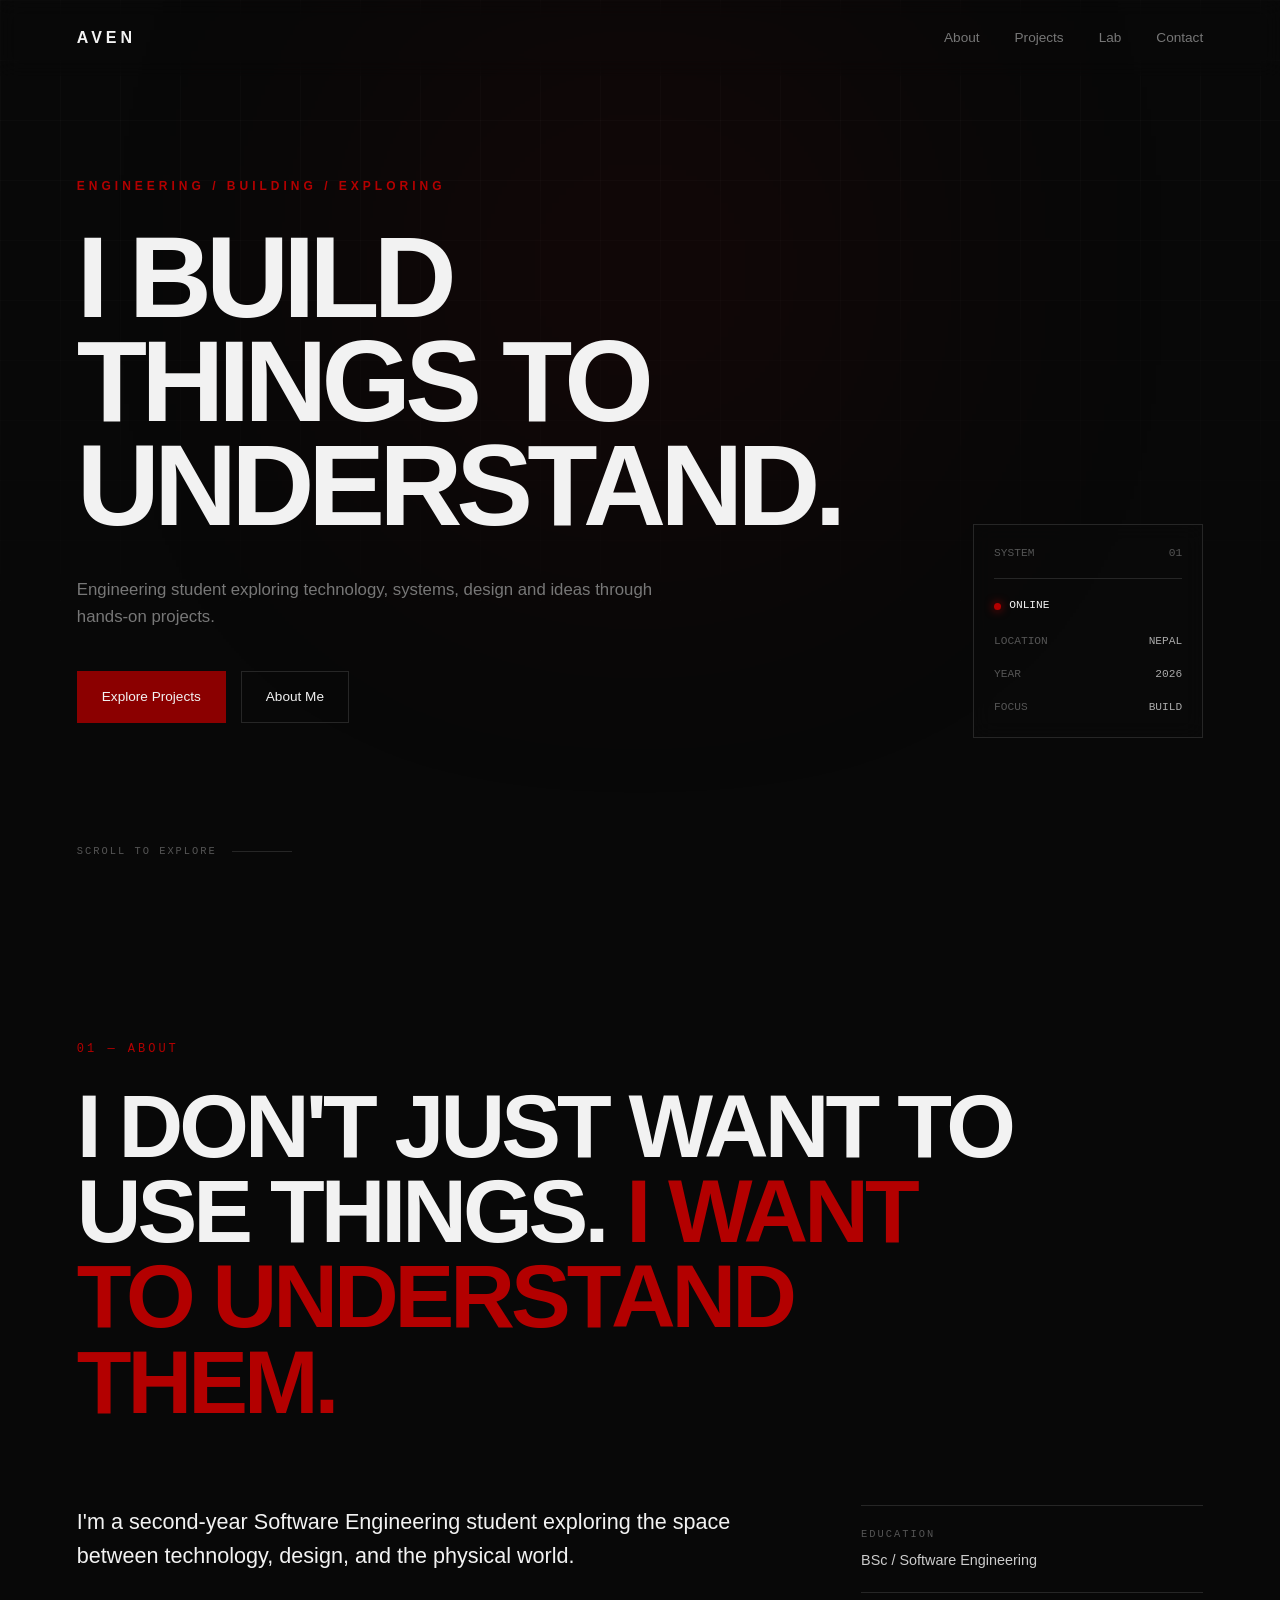
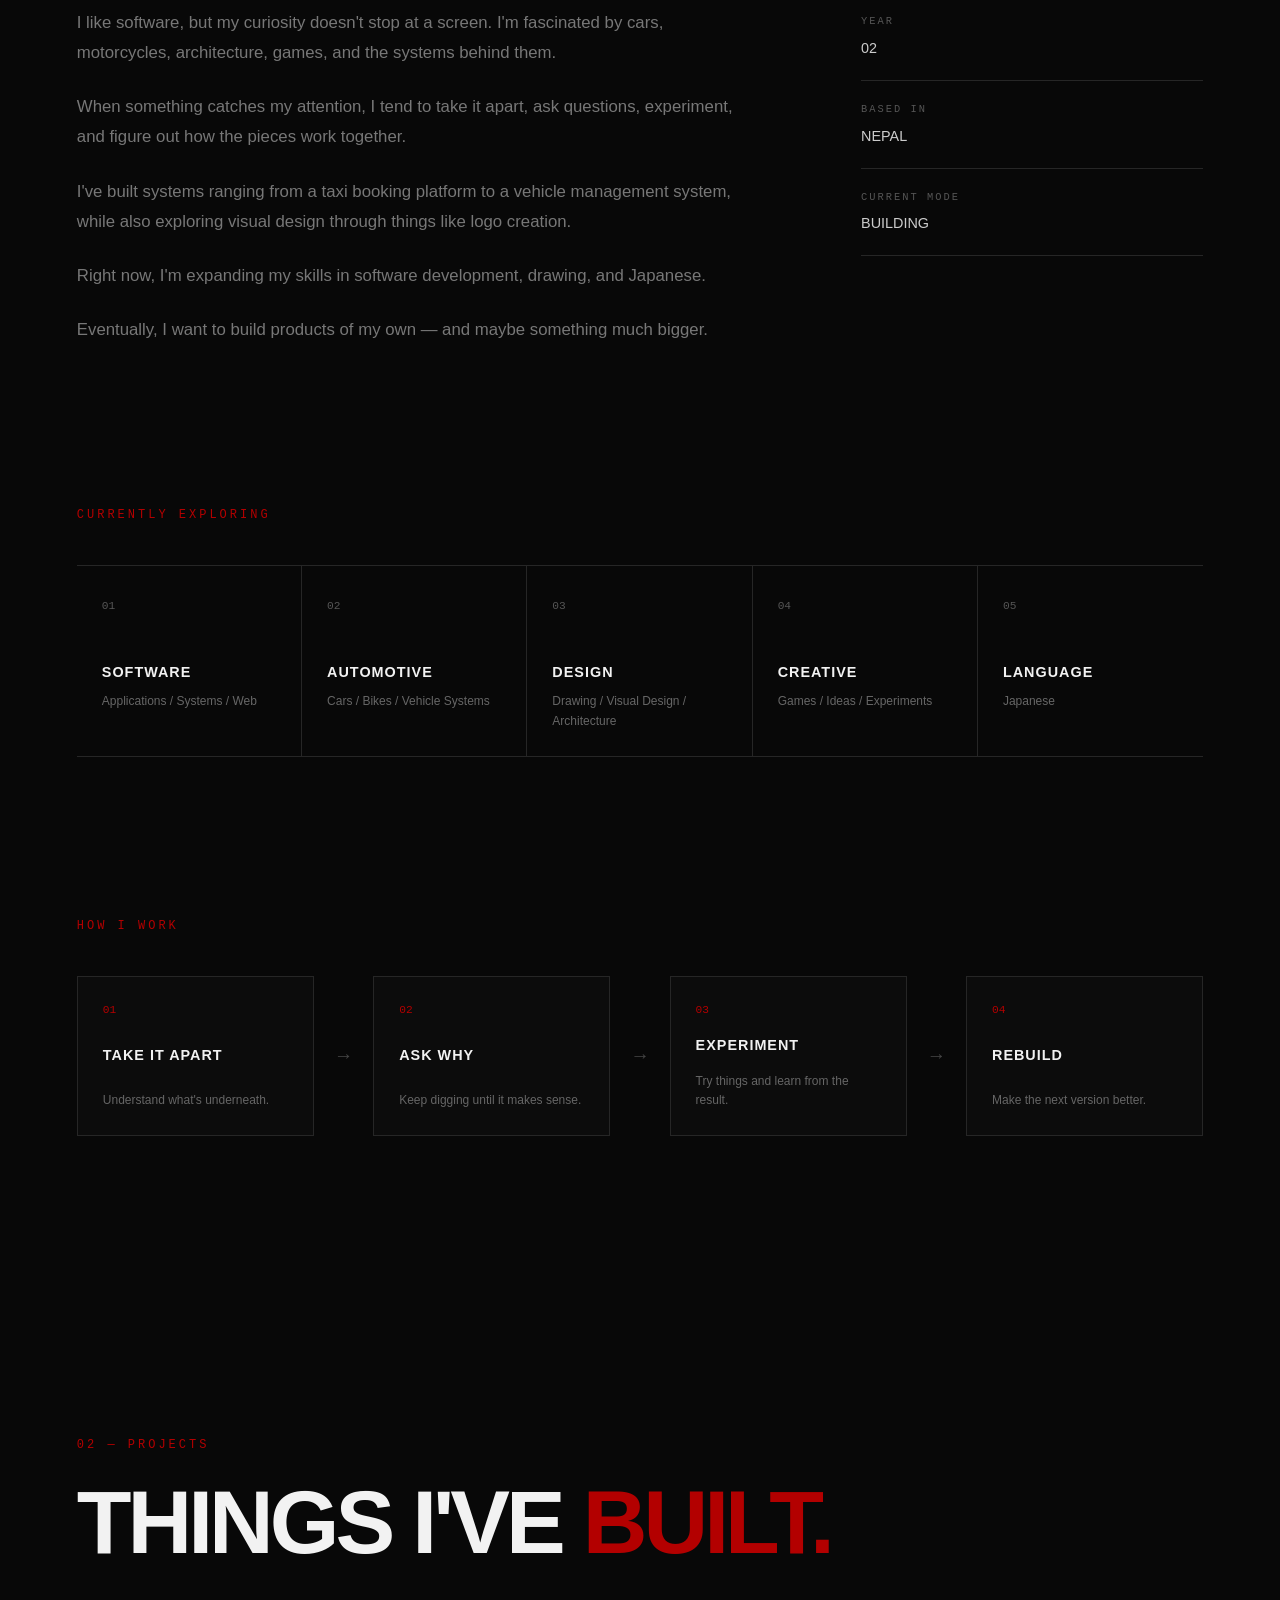
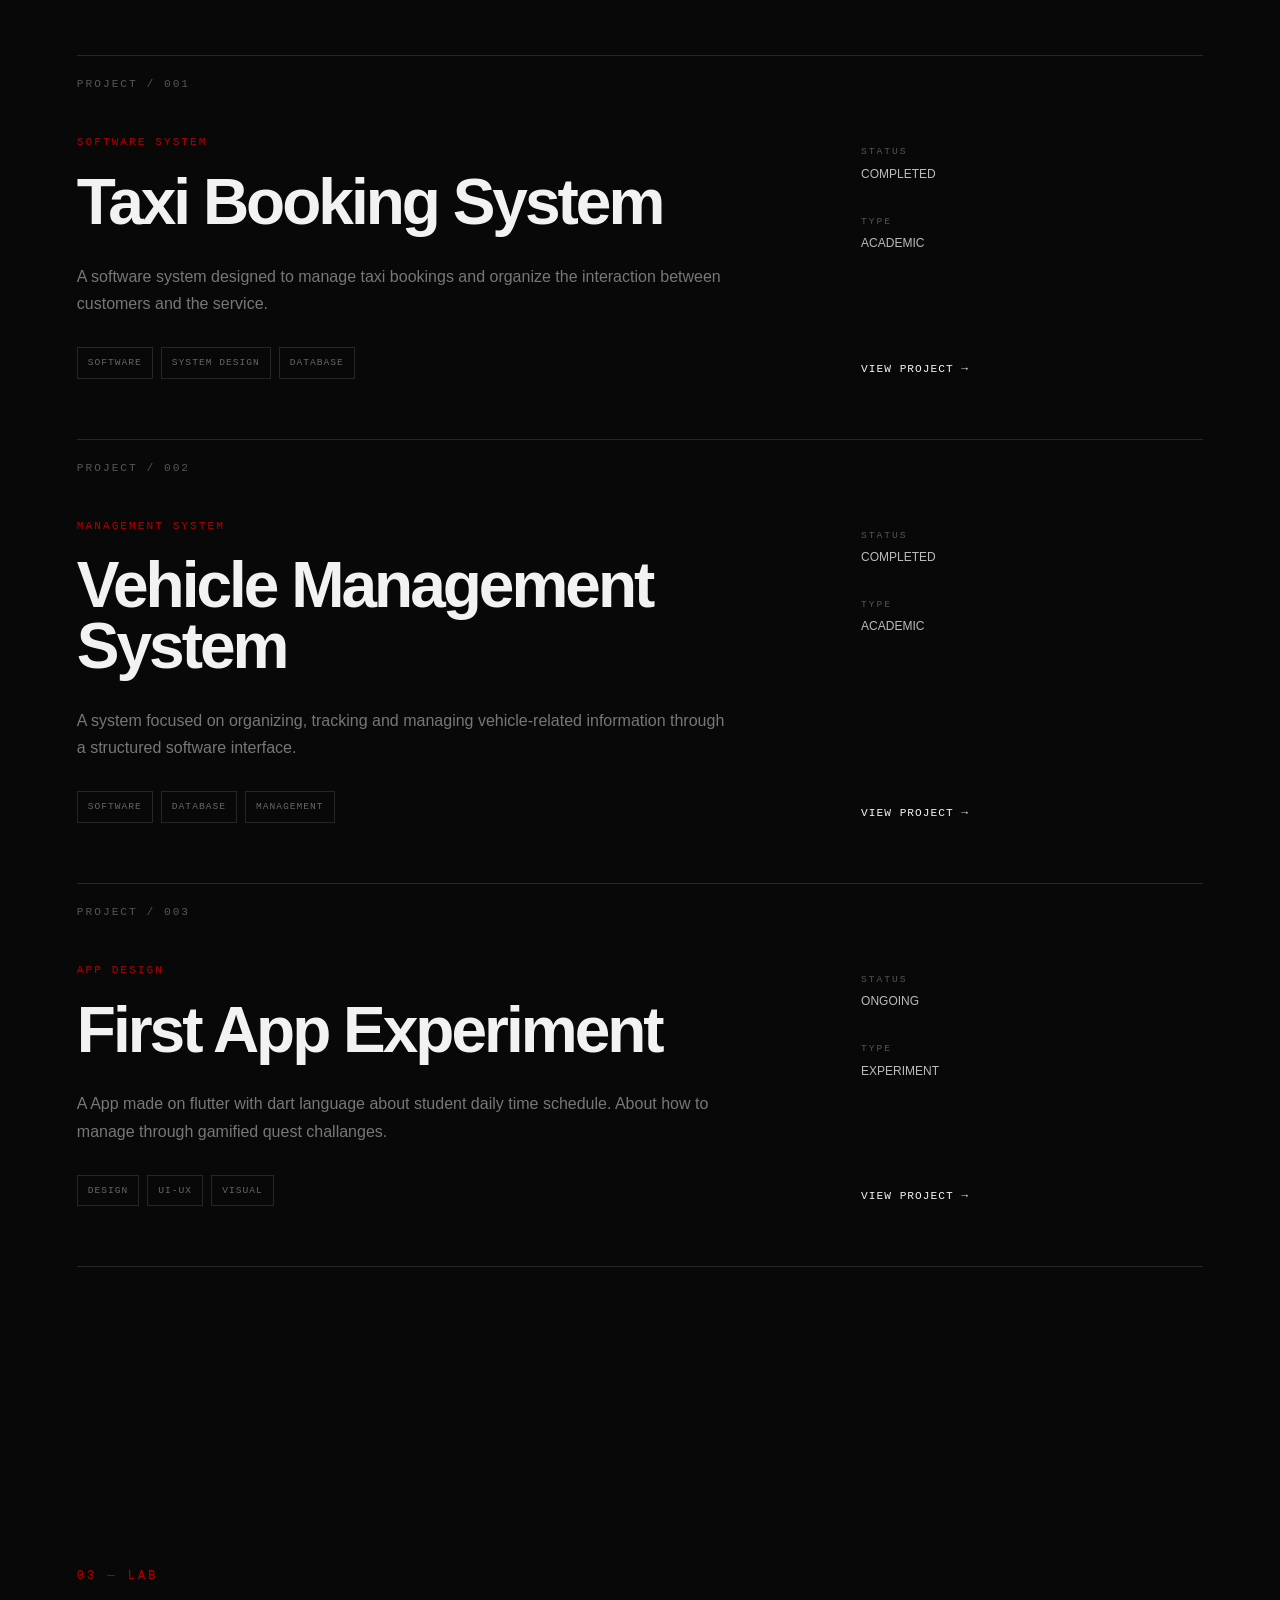
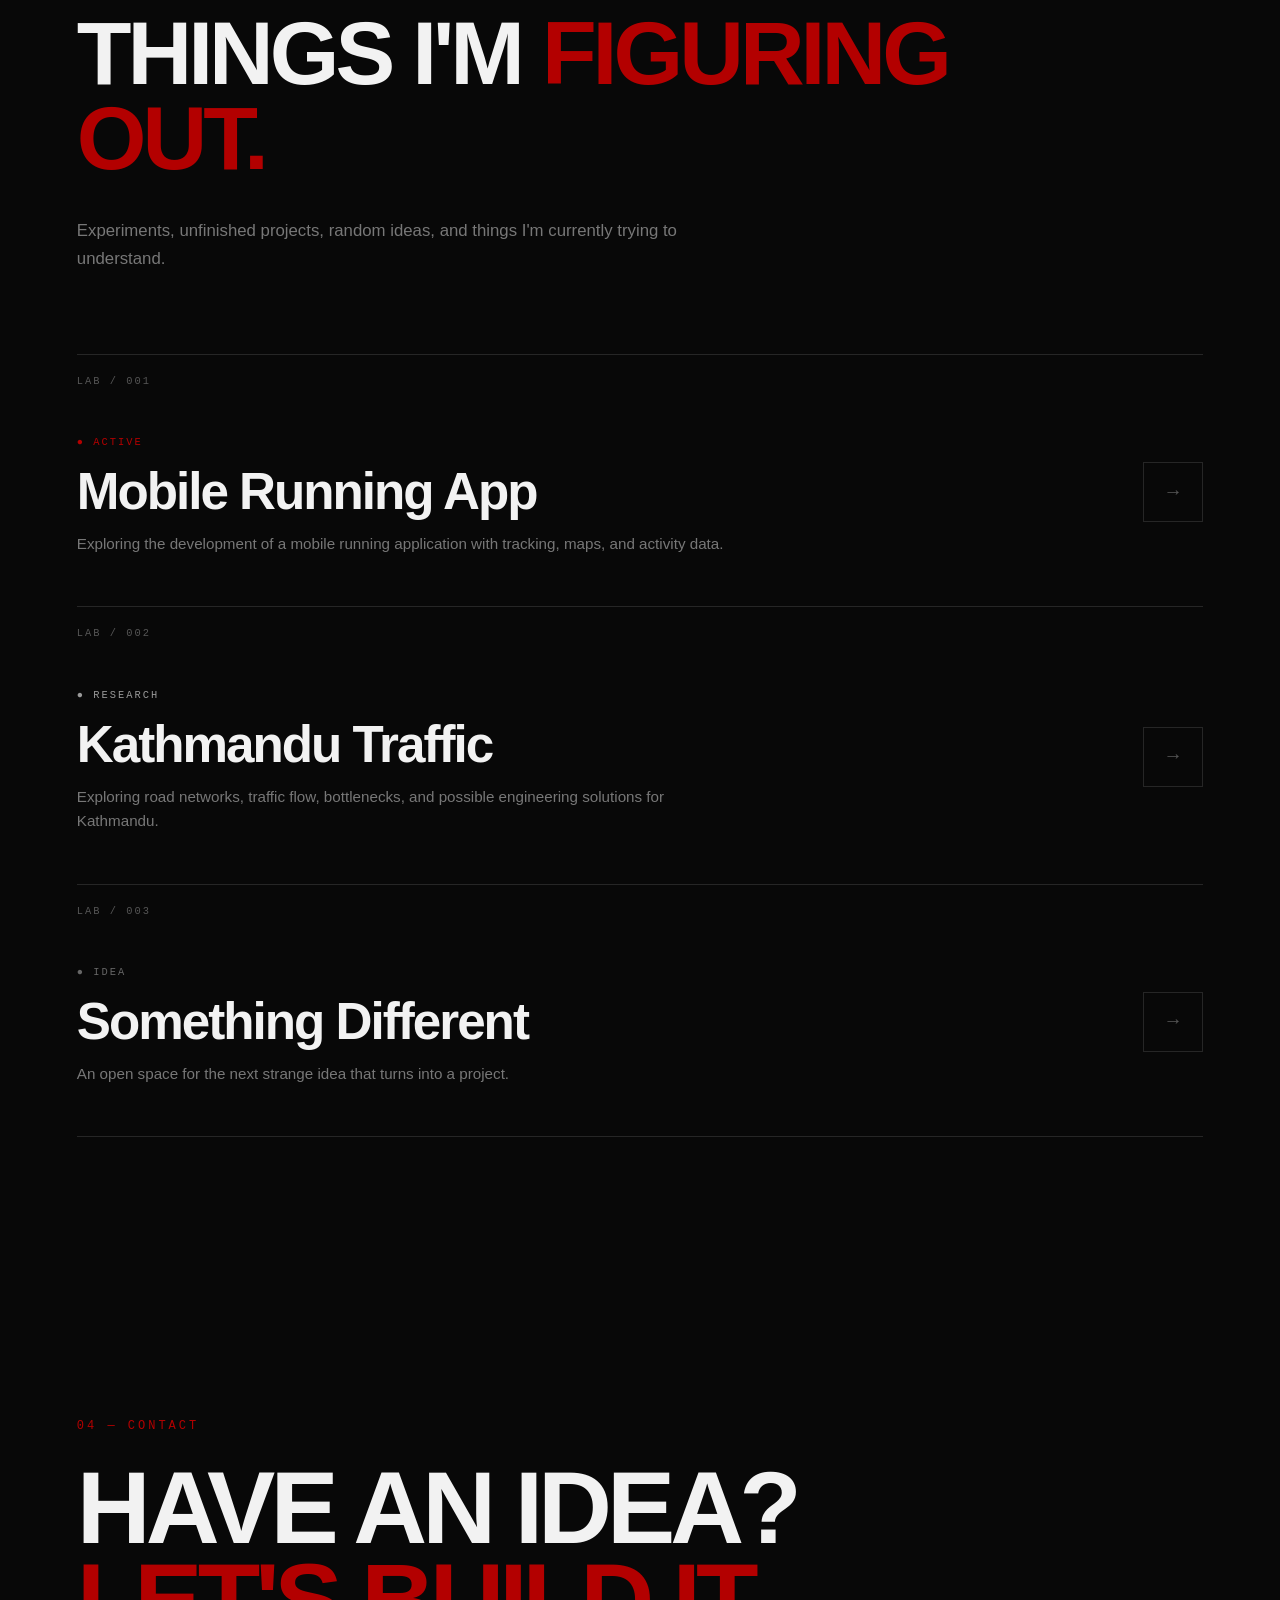
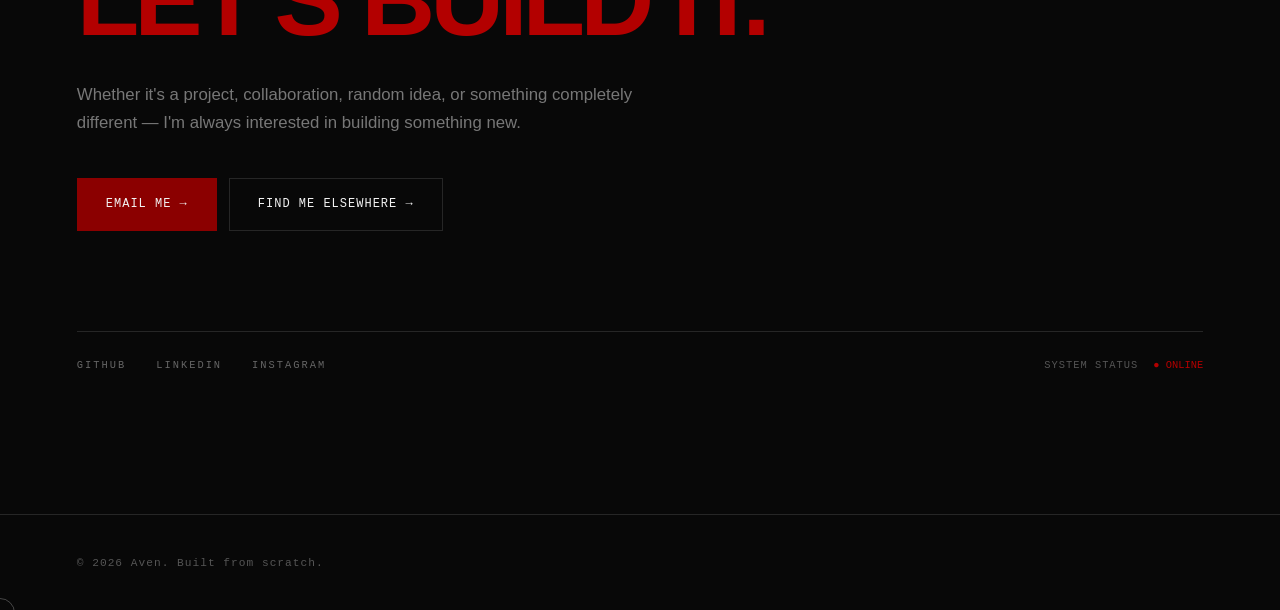
==== commit c66b6793: "project update" ====
--- a/index.html
+++ b/index.html
@@ -398,7 +398,7 @@
                         <strong>ACADEMIC</strong>
                     </div>
 
-                    <a href="#">
+                    <a href="./vehicle-management-system.html">
                         VIEW PROJECT →
                     </a>
 
@@ -423,23 +423,24 @@
                 <div class="project-info">
 
                     <p class="project-type">
-                        VISUAL DESIGN
+                        APP DESIGN
                     </p>
 
                     <h3>
-                        Logo Experiments
+                        First App Experiment
                     </h3>
 
                     <p class="project-description">
-                        A collection of visual experiments exploring
-                        identity, symbolism, typography and
-                        minimalist graphic design.
+                        A App made on flutter with dart language about student
+                        daily time schedule. About how to manage through gamified
+                        quest challanges.
+
                     </p>
 
                     <div class="project-tags">
 
                         <span>DESIGN</span>
-                        <span>BRANDING</span>
+                        <span>UI-UX</span>
                         <span>VISUAL</span>
 
                     </div>
@@ -459,7 +460,7 @@
                         <strong>EXPERIMENT</strong>
                     </div>
 
-                    <a href="#">
+                    <a href="./logo-experiments.html">
                         VIEW PROJECT →
                     </a>
 
--- a/css/style.css
+++ b/css/style.css
@@ -1417,6 +1417,201 @@
 }
 
 /* =========================================================
+   13 — VEHICLE MANAGEMENT CASE STUDY
+========================================================= */
+
+
+/* ---------------------------------------------------------
+   PROJECT 2 — CASE CONTENT
+--------------------------------------------------------- */
+
+.vehicle-management-page .case-section-content {
+    max-width: 1100px;
+}
+
+
+/* ---------------------------------------------------------
+   03 — MAINTENANCE
+--------------------------------------------------------- */
+
+.vehicle-management-page .maintenance-grid {
+    display: grid;
+    grid-template-columns: repeat(3, minmax(0, 1fr));
+    gap: 16px;
+    margin-top: 50px;
+}
+
+.vehicle-management-page .maintenance-grid article {
+    min-height: 210px;
+    padding: 28px;
+    border: 1px solid var(--border);
+    display: flex;
+    flex-direction: column;
+    transition:
+        border-color 0.25s ease,
+        transform 0.25s ease;
+}
+
+.vehicle-management-page .maintenance-grid article:hover {
+    border-color: var(--accent-bright);
+    transform: translateY(-4px);
+}
+
+.vehicle-management-page .maintenance-grid span {
+    color: var(--accent-bright);
+    font-family: monospace;
+    font-size: 0.65rem;
+    letter-spacing: 2px;
+}
+
+.vehicle-management-page .maintenance-grid strong {
+    display: block;
+    margin-top: 45px;
+    font-size: 0.85rem;
+    letter-spacing: 2px;
+}
+
+.vehicle-management-page .maintenance-grid p {
+    margin-top: auto;
+    margin-bottom: 0;
+    font-size: 0.72rem;
+    line-height: 1.7;
+    color: #777;
+}
+
+
+/* ---------------------------------------------------------
+   04 — DATABASE
+--------------------------------------------------------- */
+
+.vehicle-management-page .database-flow {
+    display: grid;
+    grid-template-columns: 1fr auto 1fr auto 1fr;
+    align-items: stretch;
+    gap: 16px;
+    margin-top: 50px;
+}
+
+.vehicle-management-page .database-flow article {
+    min-height: 210px;
+    padding: 28px;
+    border: 1px solid var(--border);
+    display: flex;
+    flex-direction: column;
+    transition:
+        border-color 0.25s ease,
+        transform 0.25s ease;
+}
+
+.vehicle-management-page .database-flow article:hover {
+    border-color: var(--accent-bright);
+    transform: translateY(-4px);
+}
+
+.vehicle-management-page .database-flow span {
+    color: var(--accent-bright);
+    font-family: monospace;
+    font-size: 0.65rem;
+    letter-spacing: 2px;
+}
+
+.vehicle-management-page .database-flow strong {
+    display: block;
+    margin-top: 45px;
+    font-size: 0.85rem;
+    letter-spacing: 2px;
+}
+
+.vehicle-management-page .database-flow p {
+    margin-top: auto;
+    margin-bottom: 0;
+    font-size: 0.72rem;
+    line-height: 1.7;
+    color: #777;
+}
+
+.vehicle-management-page .database-flow .flow-arrow {
+    align-self: center;
+    color: #555;
+    font-family: monospace;
+    font-size: 1.1rem;
+}
+
+
+/* ---------------------------------------------------------
+   05 — BUILD
+--------------------------------------------------------- */
+
+.vehicle-management-page .build-details {
+    display: grid;
+    grid-template-columns: repeat(4, minmax(0, 1fr));
+    margin-top: 50px;
+    border-top: 1px solid var(--border);
+    border-bottom: 1px solid var(--border);
+}
+
+.vehicle-management-page .build-details div {
+    padding: 26px;
+    border-right: 1px solid var(--border);
+}
+
+.vehicle-management-page .build-details div:last-child {
+    border-right: none;
+}
+
+.vehicle-management-page .build-details span {
+    display: block;
+    margin-bottom: 12px;
+    color: #555;
+    font-family: monospace;
+    font-size: 0.62rem;
+    letter-spacing: 2px;
+}
+
+.vehicle-management-page .build-details strong {
+    font-family: monospace;
+    font-size: 0.75rem;
+    font-weight: normal;
+}
+
+
+/* ---------------------------------------------------------
+   MOBILE
+--------------------------------------------------------- */
+
+@media (max-width: 700px) {
+
+    .vehicle-management-page .case-section-content {
+        max-width: 100%;
+    }
+
+    .vehicle-management-page .maintenance-grid {
+        grid-template-columns: 1fr;
+    }
+
+    .vehicle-management-page .database-flow {
+        grid-template-columns: 1fr;
+    }
+
+    .vehicle-management-page .database-flow .flow-arrow {
+        display: none;
+    }
+
+    .vehicle-management-page .build-details {
+        grid-template-columns: 1fr 1fr;
+    }
+
+    .vehicle-management-page .build-details div:nth-child(2n) {
+        border-right: none;
+    }
+
+    .vehicle-management-page .build-details div:nth-child(-n + 2) {
+        border-bottom: 1px solid var(--border);
+    }
+
+}
+
+/* =========================================================
    14 — CUSTOM CURSOR
 ========================================================= */
 
@@ -1486,6 +1681,7 @@
     .hero-buttons {
         flex-direction: column;
         width: 100%;
+        align-items: center;
     }
 
     .hero-buttons a {
@@ -1717,6 +1913,30 @@
         display: none;
     }
 
+    .maintenance-grid {
+    grid-template-columns: 1fr;
+}
+
+.database-flow {
+    grid-template-columns: 1fr;
+}
+
+.database-flow .flow-arrow {
+    display: none;
+}
+
+.build-details {
+    grid-template-columns: 1fr 1fr;
+}
+
+.build-details div:nth-child(2n) {
+    border-right: none;
+}
+
+.build-details div:nth-child(-n + 2) {
+    border-bottom: 1px solid var(--border);
+}
+
     .code-facts {
         grid-template-columns: 1fr 1fr;
     }
